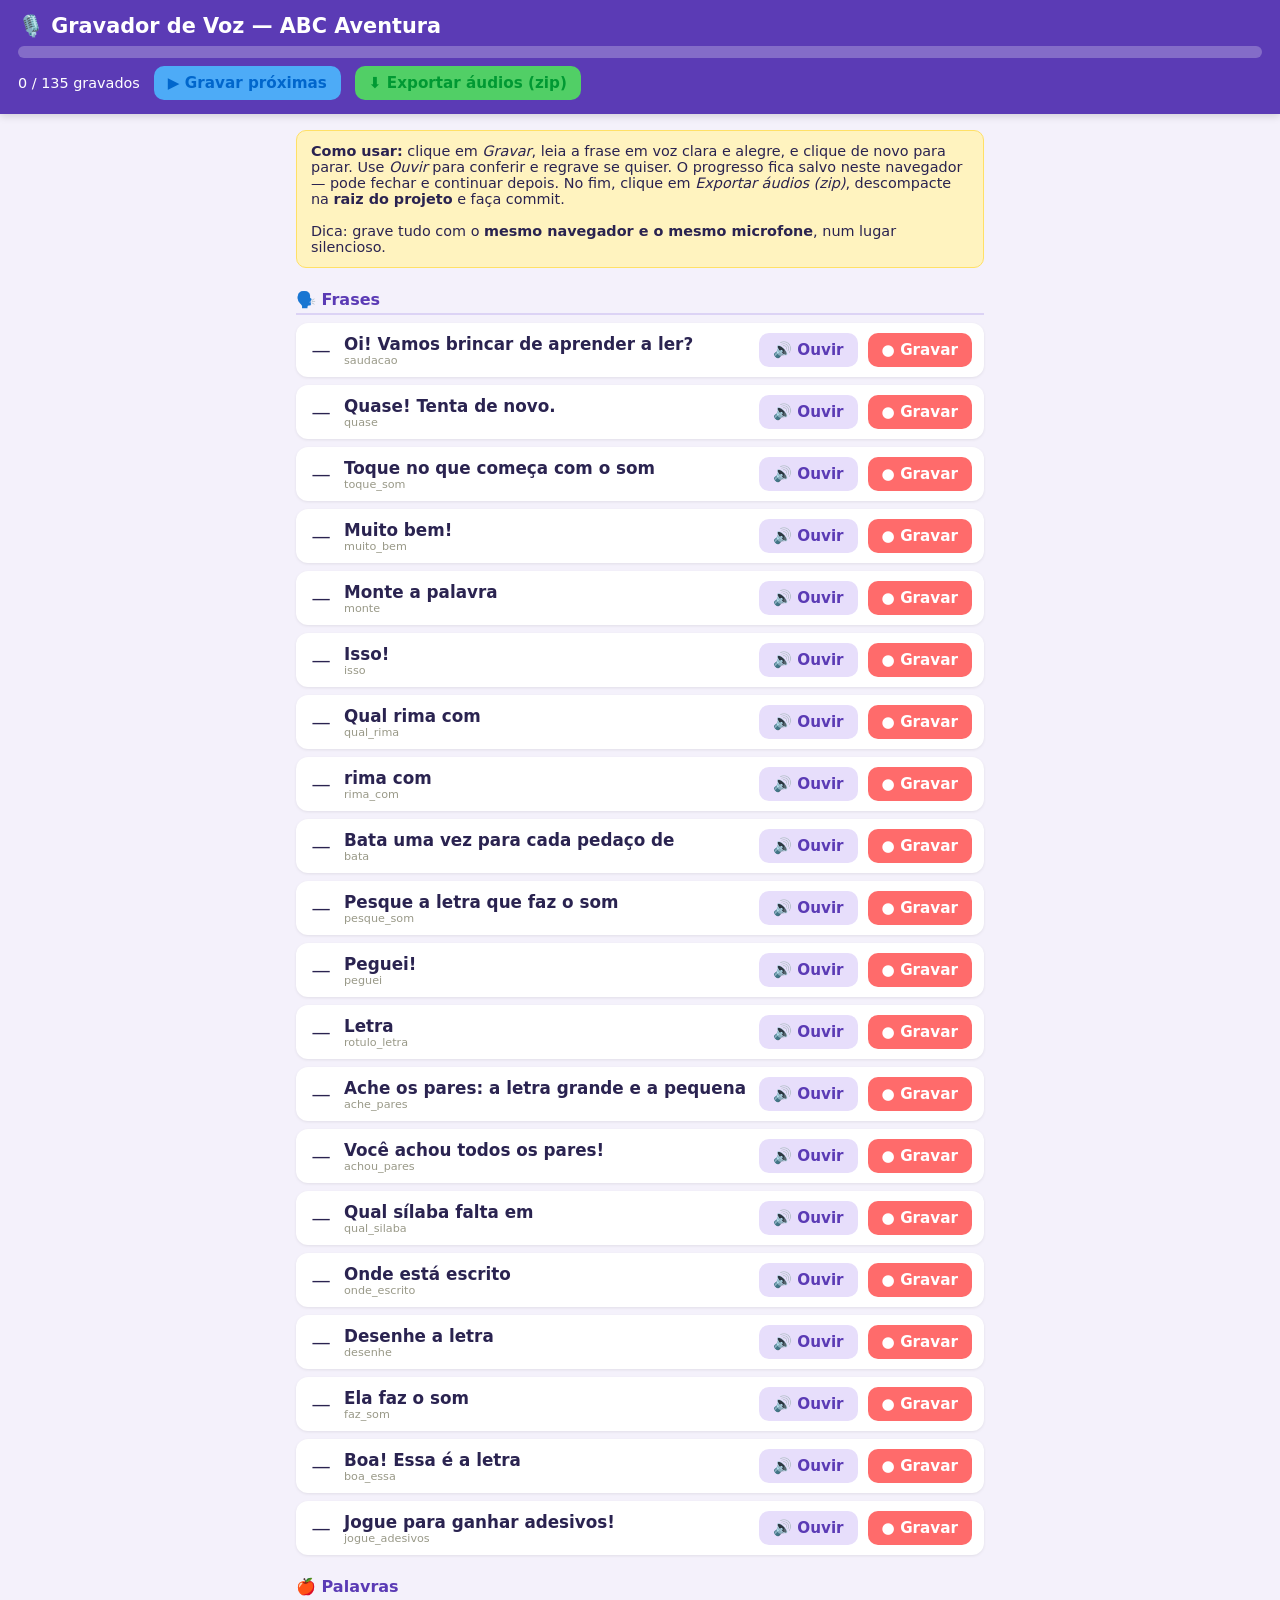
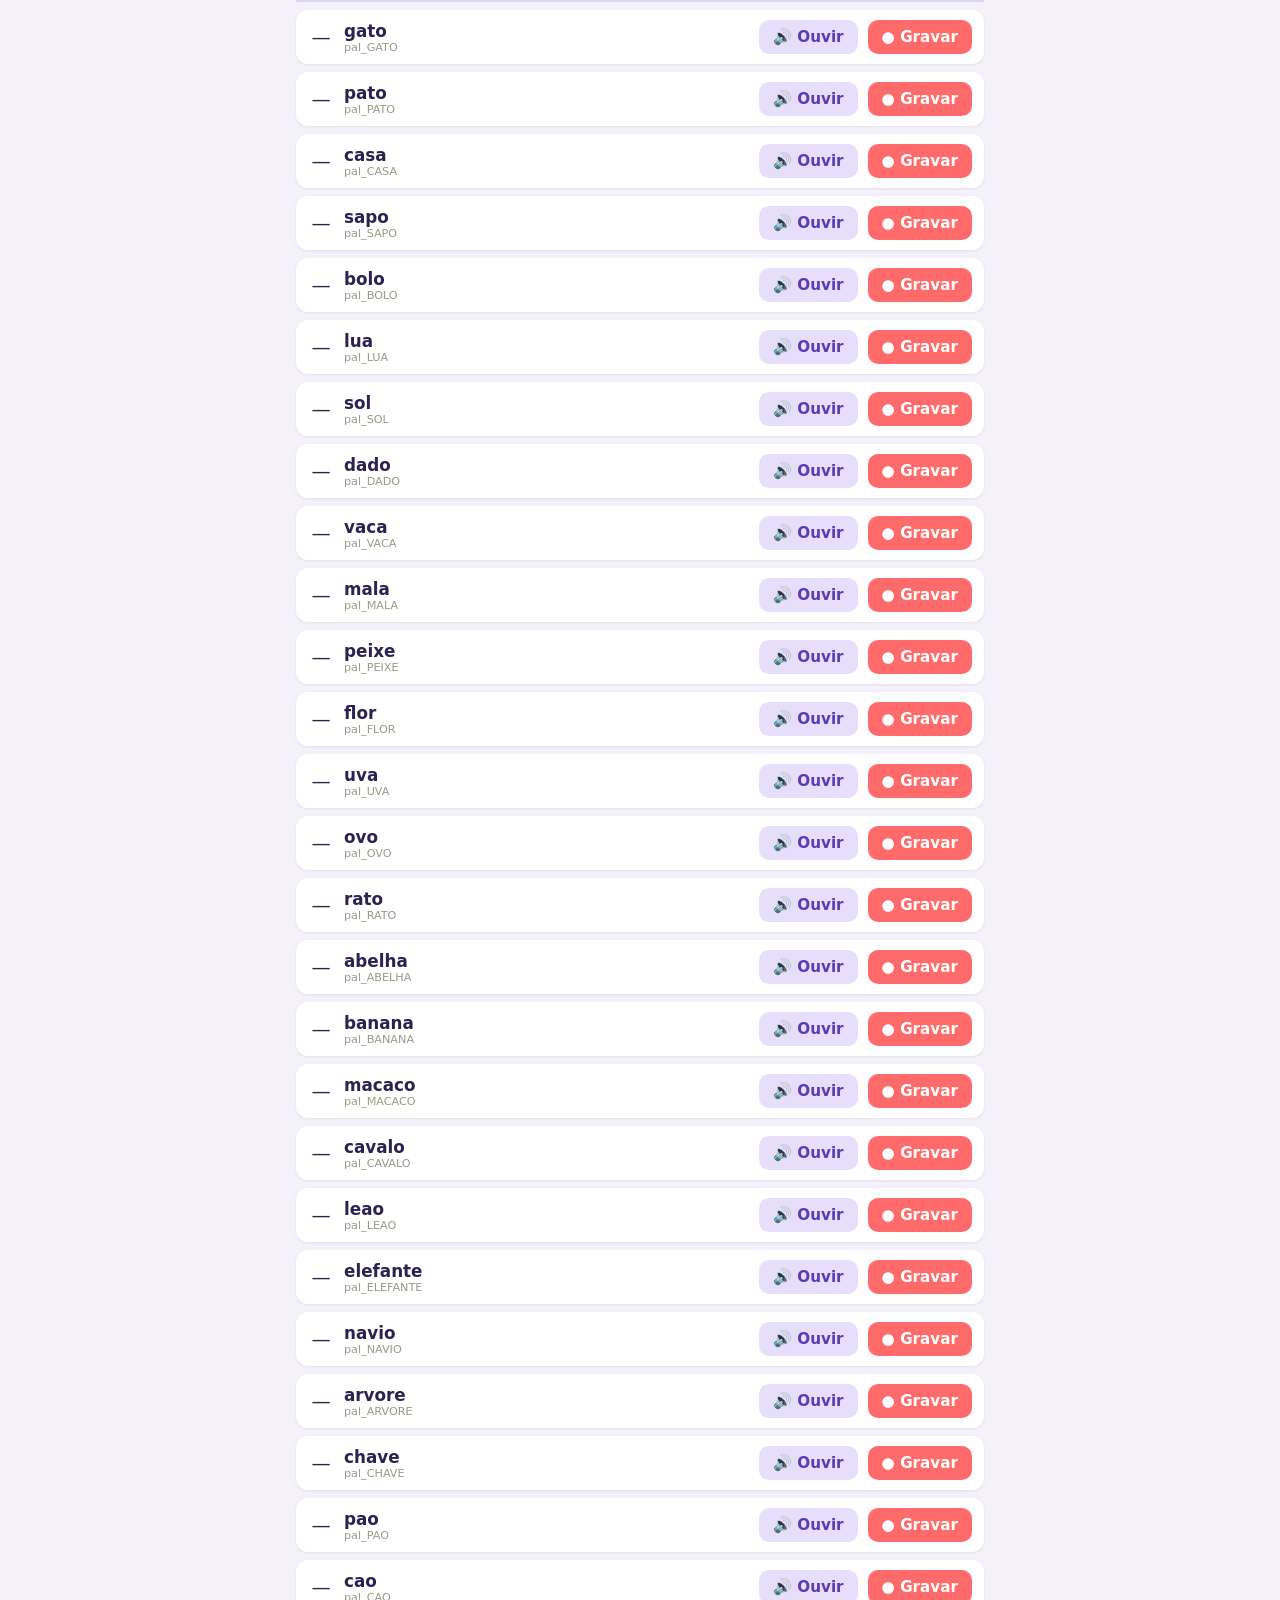
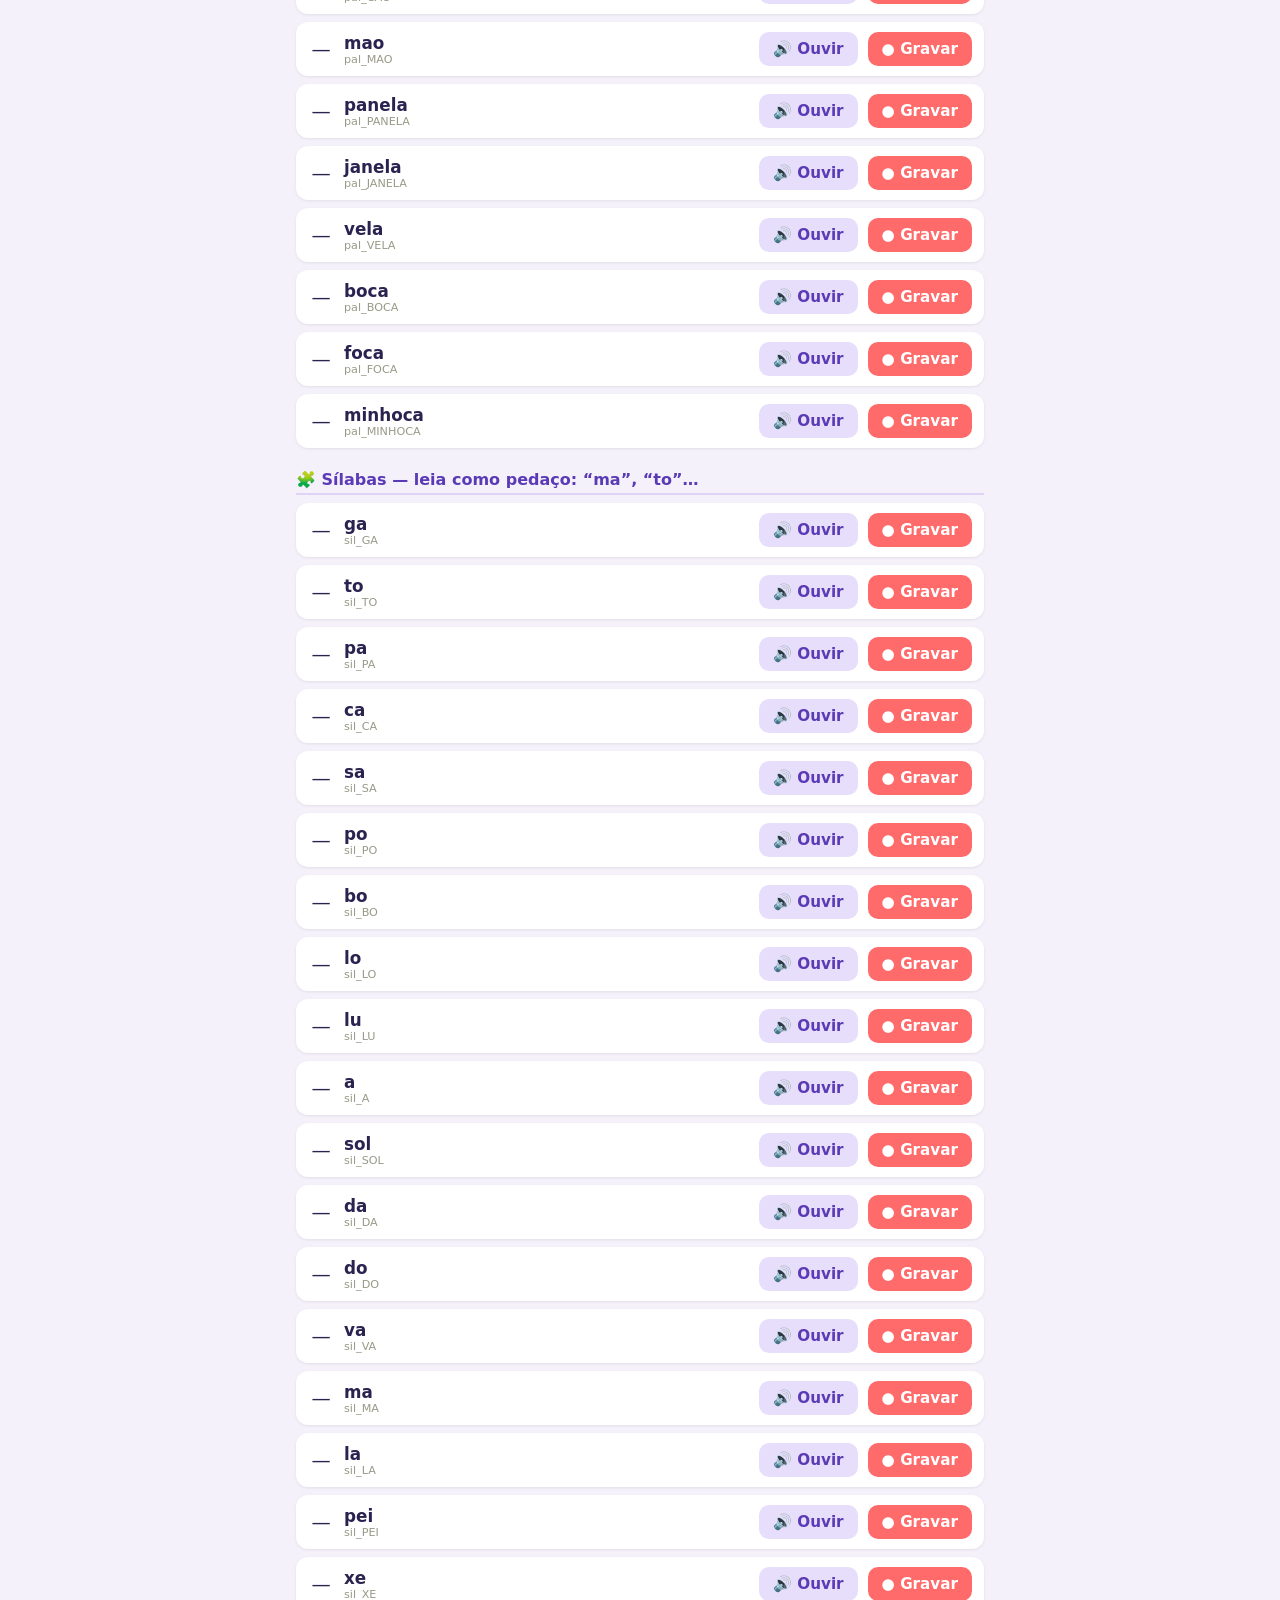
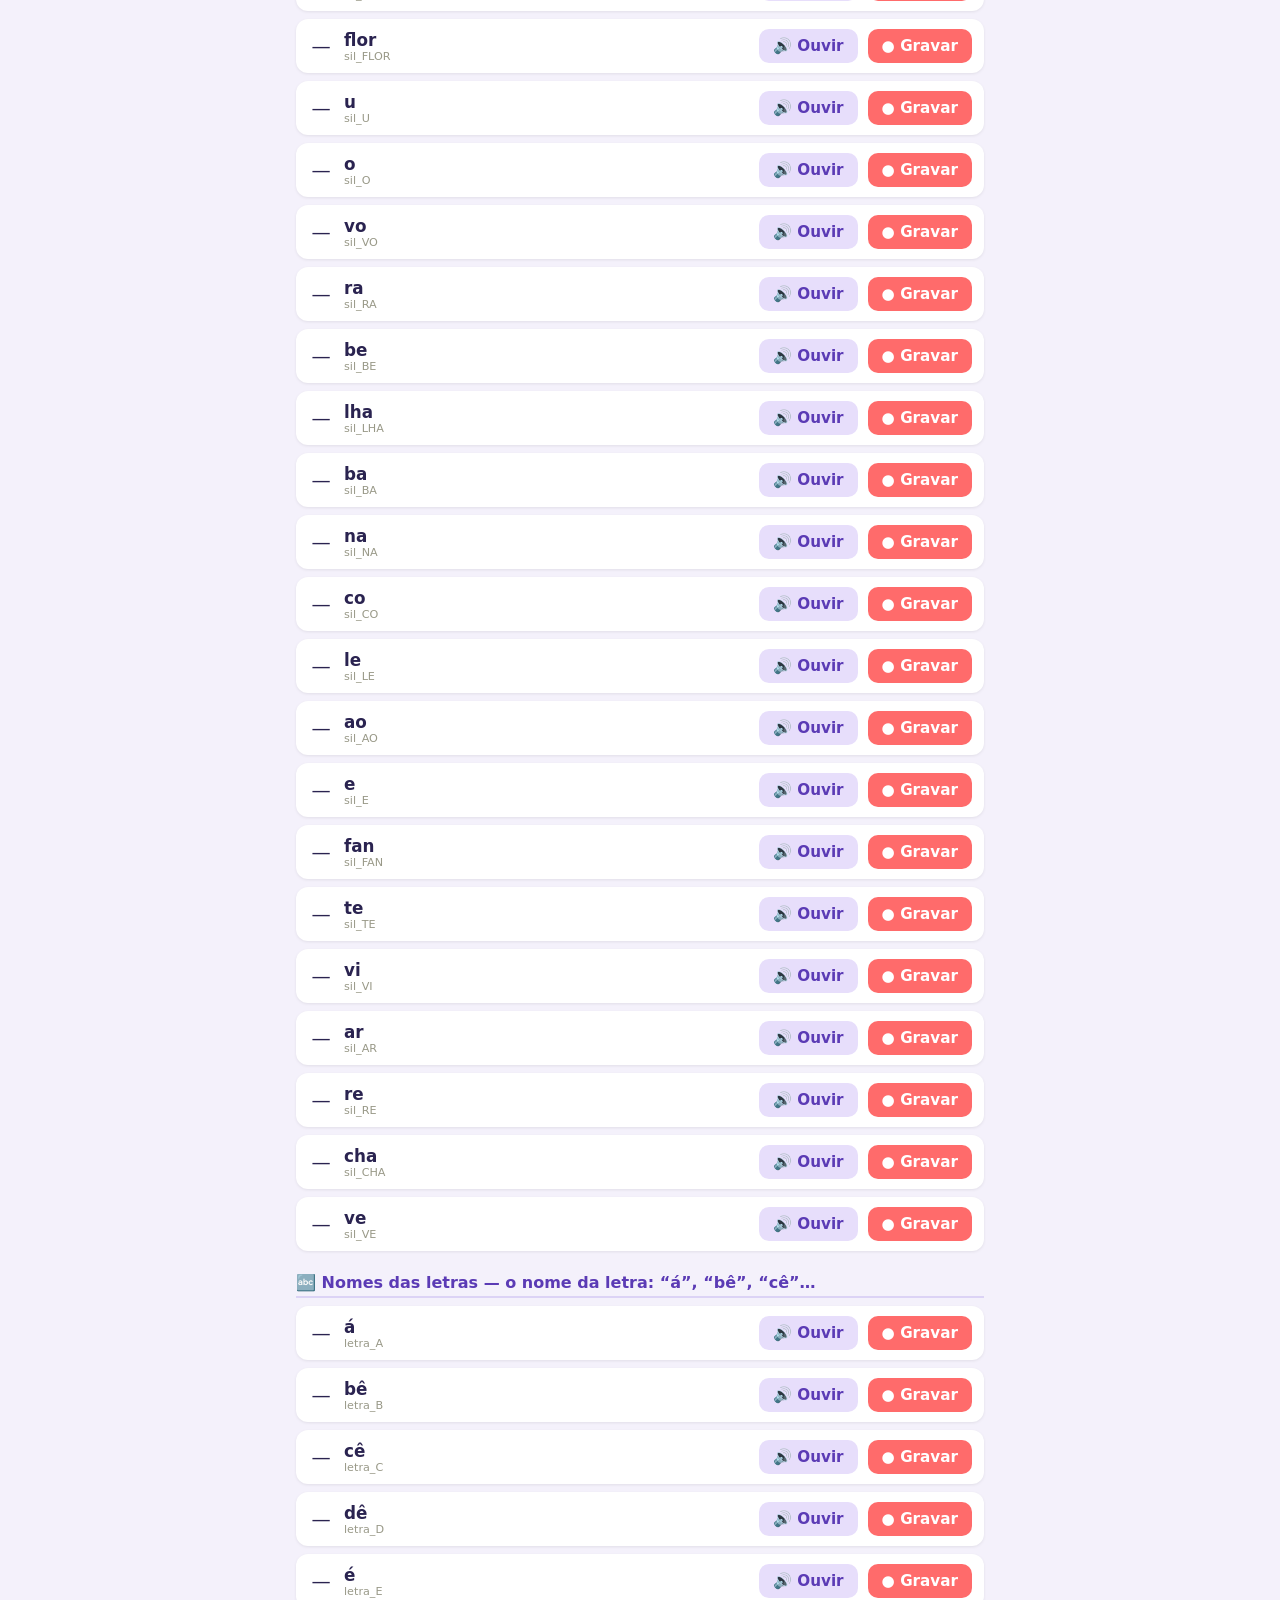
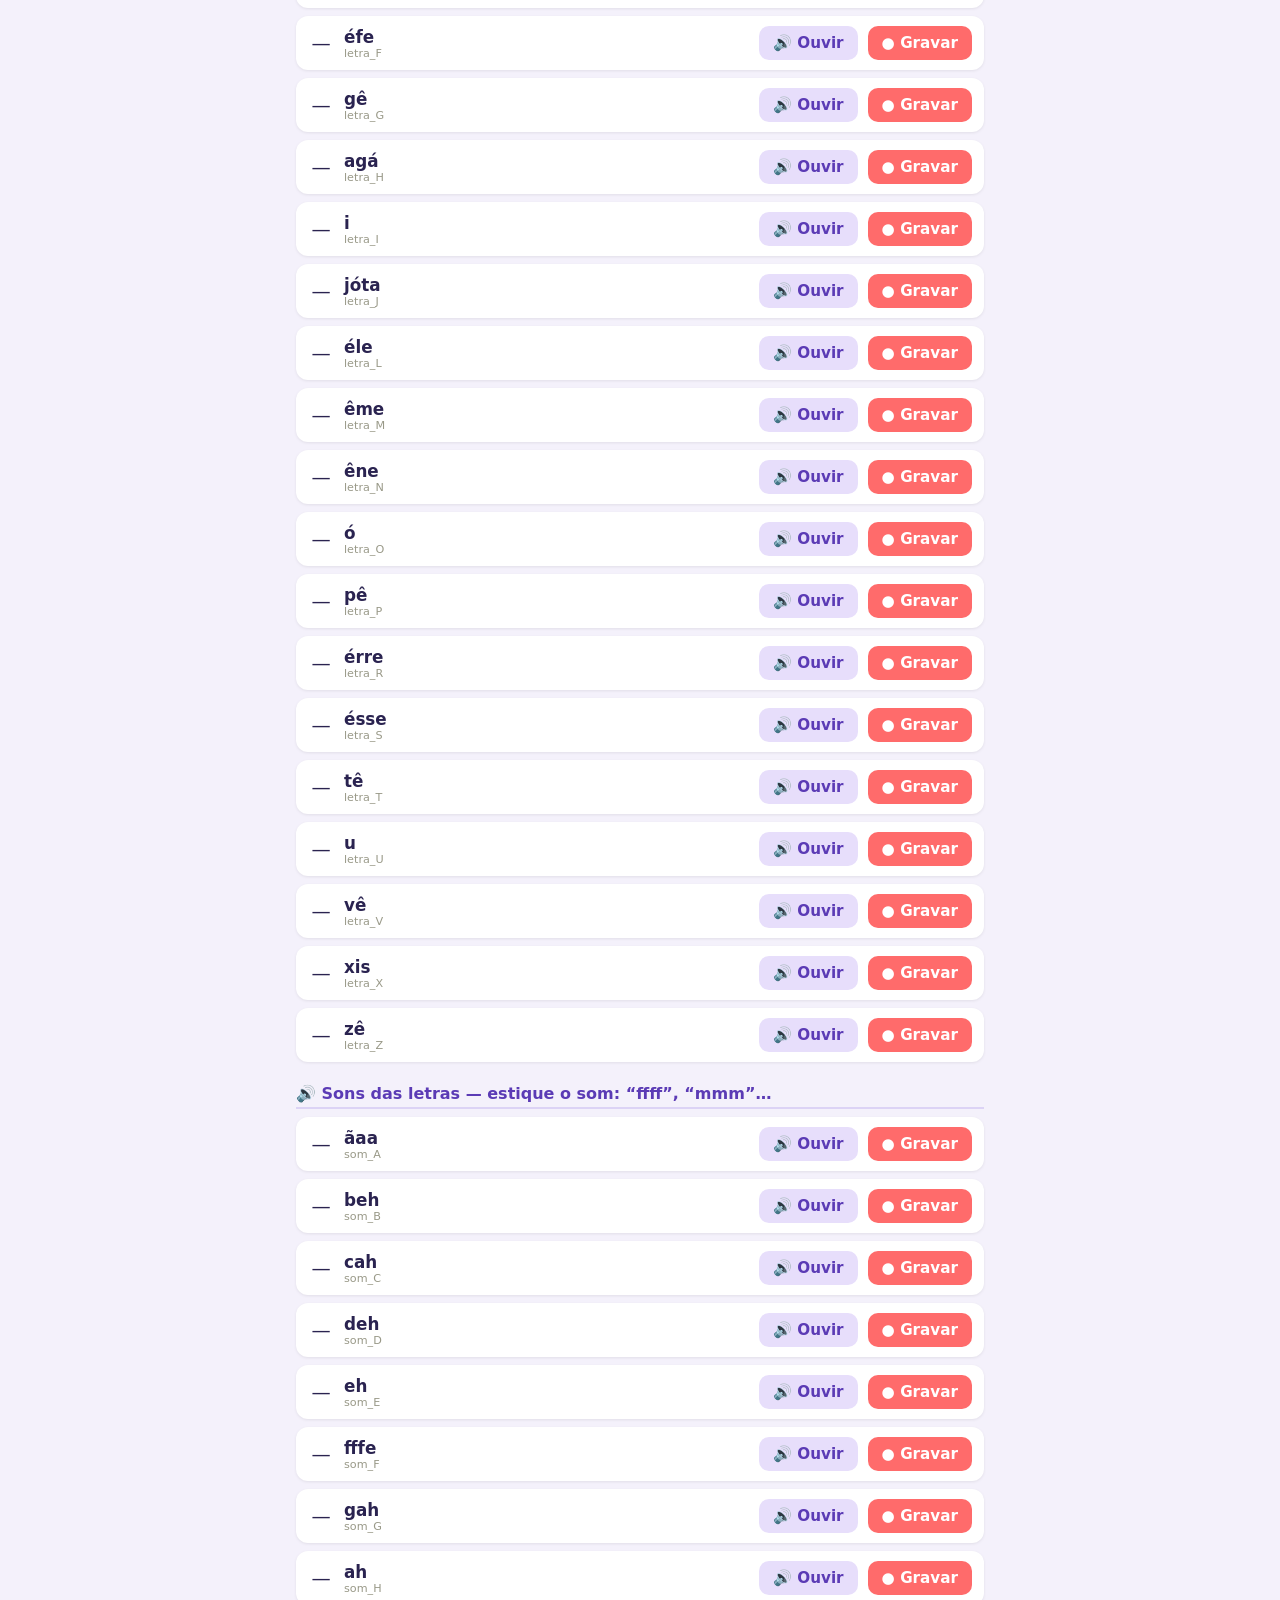
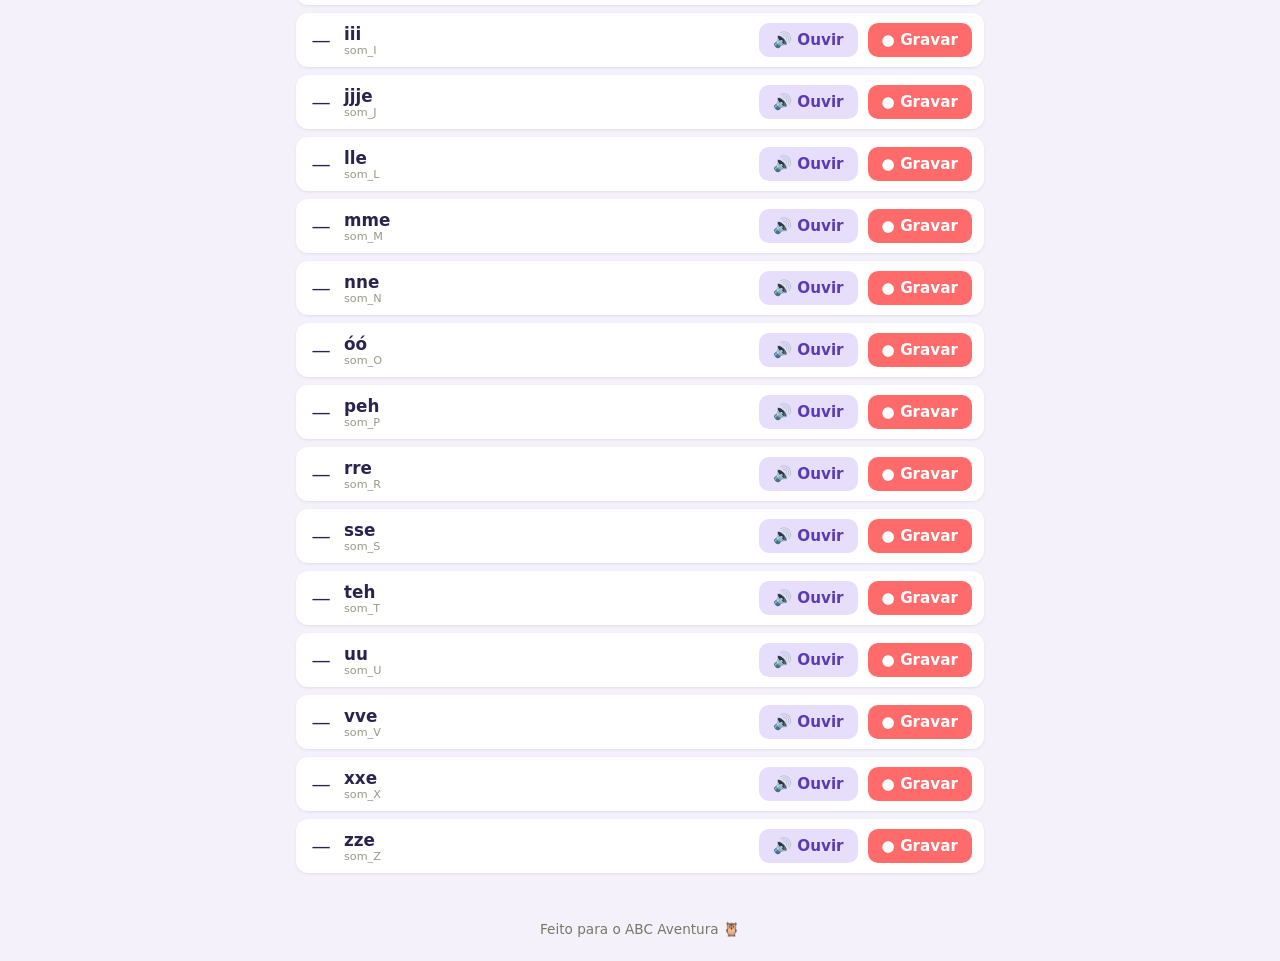
==== tools/gravador.html @ a3273db0 "Adiciona gravador de voz da família (caminho alternativo à voz neural) - tools/gravador.html: página" ====
<!DOCTYPE html>
<html lang="pt-BR">
  <head>
    <meta charset="UTF-8" />
    <meta name="viewport" content="width=device-width, initial-scale=1.0" />
    <title>ABC Aventura — Gravador de Voz</title>
    <style>
      * { box-sizing: border-box; }
      body {
        font-family: system-ui, "Segoe UI", sans-serif;
        margin: 0;
        background: #f4f1fb;
        color: #2a2350;
      }
      header {
        position: sticky;
        top: 0;
        background: #5b3bb5;
        color: #fff;
        padding: 14px 18px;
        box-shadow: 0 2px 8px rgba(0, 0, 0, 0.15);
        z-index: 10;
      }
      header h1 { margin: 0 0 8px; font-size: 1.3rem; }
      .barra-progresso {
        height: 12px;
        background: rgba(255, 255, 255, 0.25);
        border-radius: 8px;
        overflow: hidden;
      }
      .barra-progresso > div {
        height: 100%;
        width: 0;
        background: #ffd43b;
        transition: width 0.3s;
      }
      .topo-info { display: flex; gap: 14px; align-items: center; flex-wrap: wrap; margin-top: 8px; }
      .topo-info .stat { font-size: 0.9rem; }
      button {
        font-family: inherit;
        cursor: pointer;
        border: none;
        border-radius: 10px;
        padding: 8px 14px;
        font-size: 0.95rem;
        font-weight: 600;
      }
      .btn-acao { background: #ffd43b; color: #3d2a80; }
      .btn-exportar { background: #51cf66; color: #093; }
      .btn-guiado { background: #4dabf7; color: #06c; }
      main { max-width: 720px; margin: 0 auto; padding: 16px; }
      .aviso {
        background: #fff3bf;
        border: 1px solid #ffe066;
        border-radius: 10px;
        padding: 12px 14px;
        margin-bottom: 16px;
        font-size: 0.9rem;
      }
      h2.secao {
        margin: 22px 0 8px;
        font-size: 1rem;
        color: #5b3bb5;
        border-bottom: 2px solid #dcd3f5;
        padding-bottom: 4px;
      }
      .item {
        display: flex;
        align-items: center;
        gap: 10px;
        background: #fff;
        border-radius: 12px;
        padding: 10px 12px;
        margin-bottom: 8px;
        box-shadow: 0 1px 3px rgba(0, 0, 0, 0.08);
      }
      .item.alvo { outline: 3px solid #4dabf7; }
      .item.gravado { background: #ebfbee; }
      .item .texto { flex: 1; font-size: 1.05rem; font-weight: 600; }
      .item .chave { font-size: 0.7rem; color: #998; font-weight: 400; display: block; }
      .item .status { width: 26px; text-align: center; font-size: 1.2rem; }
      .btn-rec {
        background: #ff6b6b;
        color: #fff;
        min-width: 96px;
      }
      .btn-rec.gravando { background: #c92a2a; animation: pisca 1s infinite; }
      @keyframes pisca { 50% { opacity: 0.5; } }
      .btn-play { background: #e7defb; color: #5b3bb5; }
      .rodape { text-align: center; padding: 24px; color: #776; font-size: 0.85rem; }
    </style>
  </head>
  <body>
    <header>
      <h1>🎙️ Gravador de Voz — ABC Aventura</h1>
      <div class="barra-progresso"><div id="progresso"></div></div>
      <div class="topo-info">
        <span class="stat" id="contagem">0 / 0 gravados</span>
        <button class="btn-guiado" id="btn-guiado">▶ Gravar próximas</button>
        <button class="btn-exportar" id="btn-exportar">⬇ Exportar áudios (zip)</button>
        <span class="stat" id="formato"></span>
      </div>
    </header>

    <main>
      <div class="aviso">
        <strong>Como usar:</strong> clique em <em>Gravar</em>, leia a frase em voz
        clara e alegre, e clique de novo para parar. Use <em>Ouvir</em> para
        conferir e regrave se quiser. O progresso fica salvo neste navegador —
        pode fechar e continuar depois. No fim, clique em
        <em>Exportar áudios (zip)</em>, descompacte na <strong>raiz do
        projeto</strong> e faça commit.
        <br /><br />
        Dica: grave tudo com o <strong>mesmo navegador e o mesmo microfone</strong>,
        num lugar silencioso.
      </div>
      <div id="lista"></div>
    </main>

    <div class="rodape">Feito para o ABC Aventura 🦉</div>

    <script src="../assets/js/data.js"></script>
    <script src="../assets/js/frases.js"></script>
    <script>
      // ============ Categorias das frases ============
      function categorias() {
        const fixas = Object.keys(FRASES_FIXAS);
        const grupos = [
          { titulo: "🗣️ Frases", dica: "", chaves: fixas },
          { titulo: "🍎 Palavras", dica: "", chaves: [] },
          { titulo: "🧩 Sílabas", dica: "leia como pedaço: “ma”, “to”…", chaves: [] },
          { titulo: "🔤 Nomes das letras", dica: "o nome da letra: “á”, “bê”, “cê”…", chaves: [] },
          { titulo: "🔊 Sons das letras", dica: "estique o som: “ffff”, “mmm”…", chaves: [] },
        ];
        for (const k of Object.keys(FRASES)) {
          if (k.startsWith("pal_")) grupos[1].chaves.push(k);
          else if (k.startsWith("sil_")) grupos[2].chaves.push(k);
          else if (k.startsWith("letra_")) grupos[3].chaves.push(k);
          else if (k.startsWith("som_")) grupos[4].chaves.push(k);
        }
        return grupos;
      }

      // ============ Armazenamento (IndexedDB) ============
      const DB = {
        db: null,
        abrir() {
          return new Promise((res, rej) => {
            const req = indexedDB.open("abc-gravador", 1);
            req.onupgradeneeded = () => req.result.createObjectStore("clips");
            req.onsuccess = () => { this.db = req.result; res(); };
            req.onerror = () => rej(req.error);
          });
        },
        put(chave, blob, ext) {
          return new Promise((res, rej) => {
            const tx = this.db.transaction("clips", "readwrite");
            tx.objectStore("clips").put({ blob, ext }, chave);
            tx.oncomplete = res;
            tx.onerror = () => rej(tx.error);
          });
        },
        get(chave) {
          return new Promise((res) => {
            const tx = this.db.transaction("clips", "readonly");
            const r = tx.objectStore("clips").get(chave);
            r.onsuccess = () => res(r.result || null);
            r.onerror = () => res(null);
          });
        },
        todas() {
          return new Promise((res) => {
            const tx = this.db.transaction("clips", "readonly");
            const store = tx.objectStore("clips");
            const chaves = [];
            store.getAllKeys().onsuccess = (e) => (chaves.push(...e.target.result));
            tx.oncomplete = () => res(chaves);
          });
        },
      };

      // ============ Gravação (MediaRecorder) ============
      let stream = null;
      let mime = "";
      let ext = "webm";
      function escolherMime() {
        const cands = [
          "audio/webm;codecs=opus", "audio/webm",
          "audio/ogg;codecs=opus", "audio/ogg", "audio/mp4",
        ];
        for (const m of cands) {
          if (window.MediaRecorder && MediaRecorder.isTypeSupported(m)) return m;
        }
        return "";
      }
      function extDe(m) {
        if (m.includes("webm")) return "webm";
        if (m.includes("ogg")) return "ogg";
        if (m.includes("mp4")) return "mp4";
        return "webm";
      }
      async function garantirMic() {
        if (stream) return true;
        try {
          stream = await navigator.mediaDevices.getUserMedia({ audio: true });
          mime = escolherMime();
          ext = extDe(mime);
          document.getElementById("formato").textContent = "formato: ." + ext;
          return true;
        } catch (e) {
          alert("Não consegui acessar o microfone: " + e.message);
          return false;
        }
      }

      let rec = null;
      let recChave = null;

      async function alternarGravacao(chave, botao) {
        if (recChave === chave) { rec && rec.stop(); return; }
        if (rec) { rec.stop(); }
        if (!(await garantirMic())) return;
        const chunks = [];
        rec = new MediaRecorder(stream, mime ? { mimeType: mime } : undefined);
        recChave = chave;
        botao.classList.add("gravando");
        botao.textContent = "⏹ Parar";
        rec.ondataavailable = (e) => e.data.size && chunks.push(e.data);
        rec.onstop = async () => {
          const blob = new Blob(chunks, { type: mime || "audio/webm" });
          await DB.put(chave, blob, ext);
          rec = null;
          recChave = null;
          botao.classList.remove("gravando");
          botao.textContent = "● Gravar";
          marcarGravado(chave);
          atualizarProgresso();
          if (guiado) proximoGuiado();
        };
        rec.start();
      }

      async function ouvir(chave) {
        const r = await DB.get(chave);
        if (!r) return;
        const a = new Audio(URL.createObjectURL(r.blob));
        a.play();
      }

      // ============ Interface ============
      const gravados = new Set();
      let ordemChaves = [];

      function marcarGravado(chave) {
        gravados.add(chave);
        const item = document.querySelector(`[data-item="${chave}"]`);
        if (item) {
          item.classList.add("gravado");
          item.querySelector(".status").textContent = "✓";
        }
      }

      function atualizarProgresso() {
        const total = ordemChaves.length;
        const n = gravados.size;
        document.getElementById("contagem").textContent = `${n} / ${total} gravados`;
        document.getElementById("progresso").style.width =
          total ? (n / total) * 100 + "%" : "0";
      }

      function montarLista() {
        const lista = document.getElementById("lista");
        for (const g of categorias()) {
          const h = document.createElement("h2");
          h.className = "secao";
          h.textContent = g.titulo + (g.dica ? " — " + g.dica : "");
          lista.appendChild(h);
          for (const chave of g.chaves) {
            ordemChaves.push(chave);
            const div = document.createElement("div");
            div.className = "item";
            div.dataset.item = chave;
            div.innerHTML = `
              <span class="status">—</span>
              <span class="texto">${FRASES[chave]}<span class="chave">${chave}</span></span>
              <button class="btn-play">🔊 Ouvir</button>
              <button class="btn-rec">● Gravar</button>`;
            div.querySelector(".btn-rec").onclick = (e) =>
              alternarGravacao(chave, e.currentTarget);
            div.querySelector(".btn-play").onclick = () => ouvir(chave);
            lista.appendChild(div);
          }
        }
      }

      // ============ Modo guiado ============
      let guiado = false;
      function proximoGuiado() {
        document.querySelectorAll(".item.alvo").forEach((i) => i.classList.remove("alvo"));
        const prox = ordemChaves.find((k) => !gravados.has(k));
        if (!prox) { guiado = false; return; }
        const item = document.querySelector(`[data-item="${prox}"]`);
        item.classList.add("alvo");
        item.scrollIntoView({ behavior: "smooth", block: "center" });
      }
      document.getElementById("btn-guiado").onclick = () => {
        guiado = true;
        proximoGuiado();
        const alvo = document.querySelector(".item.alvo .btn-rec");
        if (alvo) alvo.click();
      };

      // ============ Exportar ZIP ============
      const crcTable = (() => {
        const t = [];
        for (let n = 0; n < 256; n++) {
          let c = n;
          for (let k = 0; k < 8; k++) c = c & 1 ? 0xedb88320 ^ (c >>> 1) : c >>> 1;
          t[n] = c >>> 0;
        }
        return t;
      })();
      function crc32(u8) {
        let c = 0xffffffff;
        for (let i = 0; i < u8.length; i++) c = crcTable[(c ^ u8[i]) & 0xff] ^ (c >>> 8);
        return (c ^ 0xffffffff) >>> 0;
      }
      function dosDT(d) {
        return {
          time: (d.getHours() << 11) | (d.getMinutes() << 5) | (d.getSeconds() >> 1),
          date: ((d.getFullYear() - 1980) << 9) | ((d.getMonth() + 1) << 5) | d.getDate(),
        };
      }
      function zip(arquivos) {
        const enc = new TextEncoder();
        const chunks = [];
        let offset = 0;
        const central = [];
        const dt = dosDT(new Date());
        const push = (u8) => { chunks.push(u8); offset += u8.length; };
        for (const f of arquivos) {
          const nome = enc.encode(f.name);
          const crc = crc32(f.data);
          const lh = new Uint8Array(30 + nome.length);
          const dv = new DataView(lh.buffer);
          dv.setUint32(0, 0x04034b50, true);
          dv.setUint16(4, 20, true);
          dv.setUint16(10, dt.time, true);
          dv.setUint16(12, dt.date, true);
          dv.setUint32(14, crc, true);
          dv.setUint32(18, f.data.length, true);
          dv.setUint32(22, f.data.length, true);
          dv.setUint16(26, nome.length, true);
          lh.set(nome, 30);
          const localOffset = offset;
          push(lh);
          push(f.data);
          const cd = new Uint8Array(46 + nome.length);
          const cv = new DataView(cd.buffer);
          cv.setUint32(0, 0x02014b50, true);
          cv.setUint16(4, 20, true);
          cv.setUint16(6, 20, true);
          cv.setUint16(12, dt.time, true);
          cv.setUint16(14, dt.date, true);
          cv.setUint32(16, crc, true);
          cv.setUint32(20, f.data.length, true);
          cv.setUint32(24, f.data.length, true);
          cv.setUint16(28, nome.length, true);
          cv.setUint32(42, localOffset, true);
          cd.set(nome, 46);
          central.push(cd);
        }
        const cdStart = offset;
        let cdSize = 0;
        for (const c of central) { push(c); cdSize += c.length; }
        const eocd = new Uint8Array(22);
        const ev = new DataView(eocd.buffer);
        ev.setUint32(0, 0x06054b50, true);
        ev.setUint16(8, central.length, true);
        ev.setUint16(10, central.length, true);
        ev.setUint32(12, cdSize, true);
        ev.setUint32(16, cdStart, true);
        push(eocd);
        return new Blob(chunks, { type: "application/zip" });
      }

      async function exportar() {
        const chaves = await DB.todas();
        if (chaves.length === 0) { alert("Nada gravado ainda!"); return; }
        const arquivos = [];
        let formato = ext;
        for (const chave of chaves) {
          const r = await DB.get(chave);
          if (!r) continue;
          formato = r.ext || formato;
          const buf = new Uint8Array(await r.blob.arrayBuffer());
          arquivos.push({ name: `assets/audio/${chave}.${r.ext || formato}`, data: buf });
        }
        const manifest = JSON.stringify(
          { clips: chaves.slice().sort(), formato },
          null,
          2
        );
        arquivos.push({
          name: "assets/audio/manifest.json",
          data: new TextEncoder().encode(manifest + "\n"),
        });
        const blob = zip(arquivos);
        const a = document.createElement("a");
        a.href = URL.createObjectURL(blob);
        a.download = "abc-aventura-audios.zip";
        a.click();
      }
      document.getElementById("btn-exportar").onclick = exportar;

      // ============ Início ============
      (async () => {
        montarLista();
        await DB.abrir();
        const jaGravados = await DB.todas();
        jaGravados.forEach(marcarGravado);
        atualizarProgresso();
      })();
    </script>
  </body>
</html>
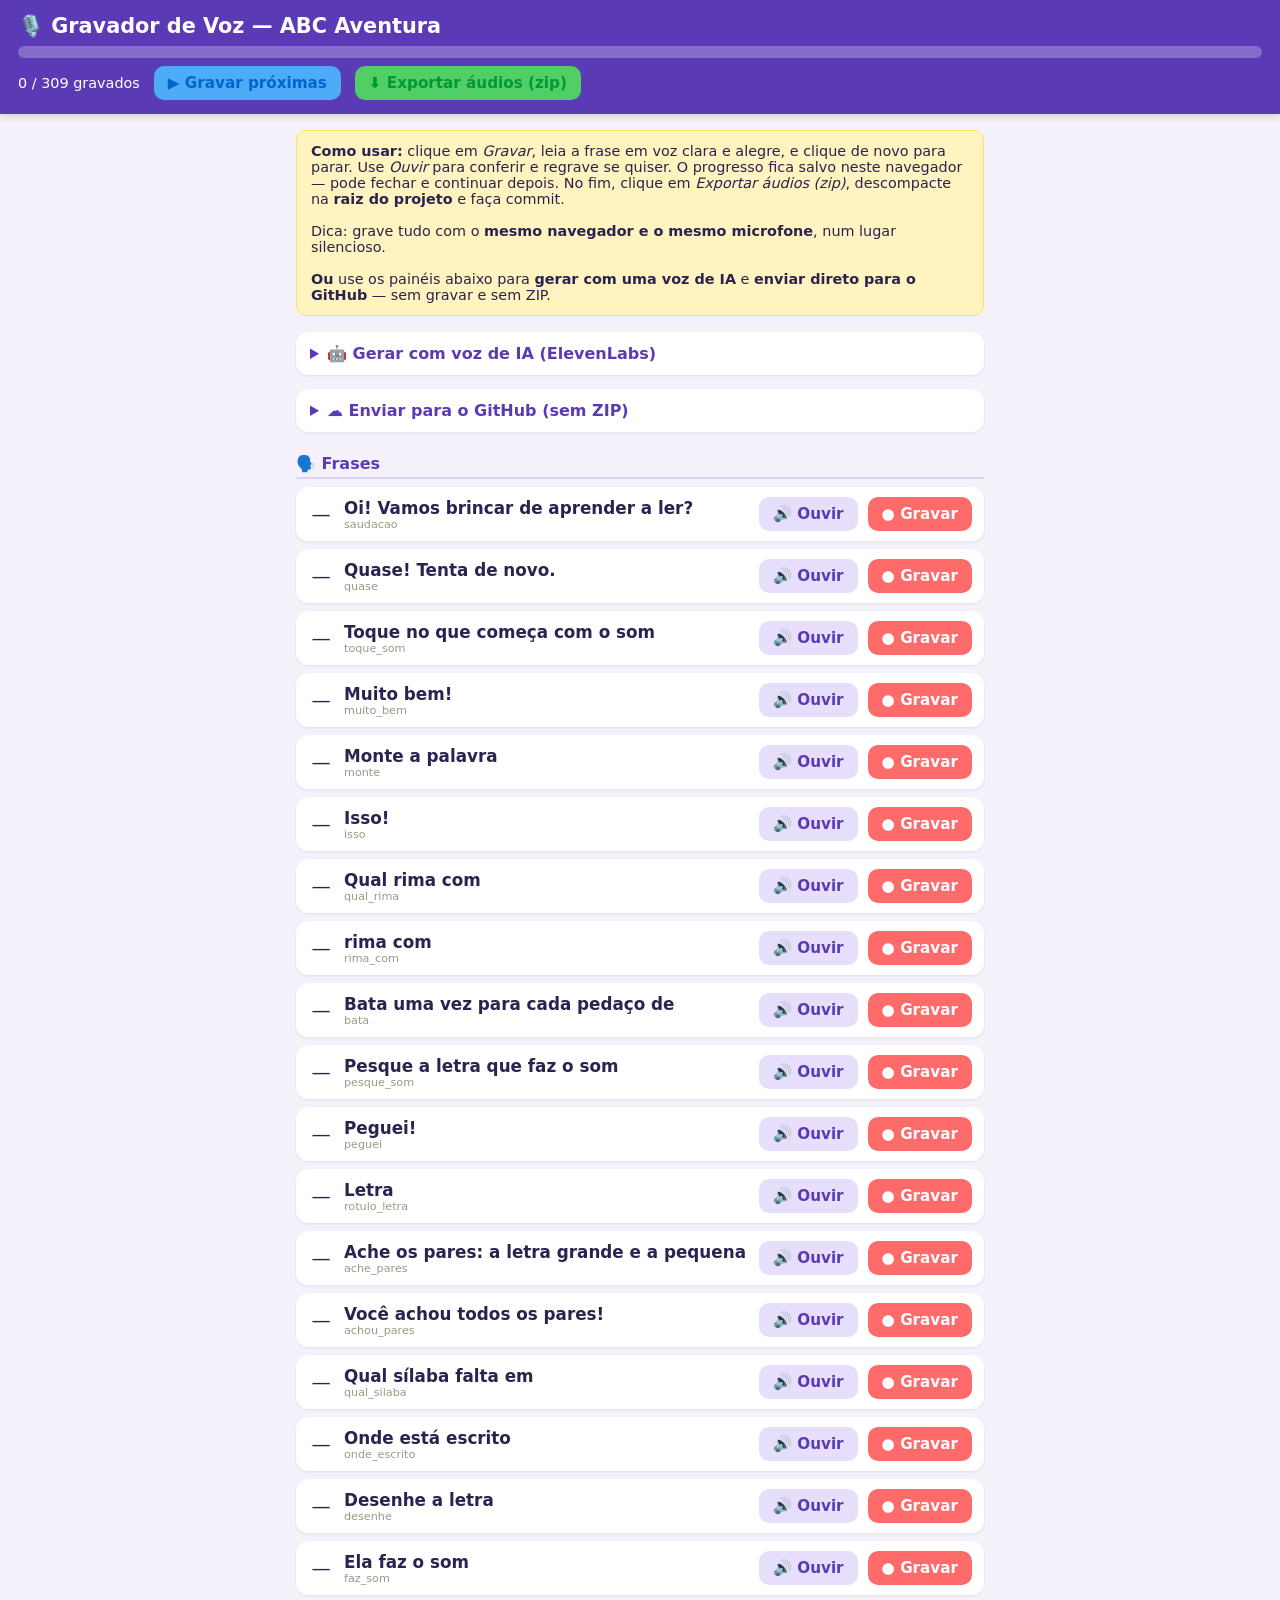
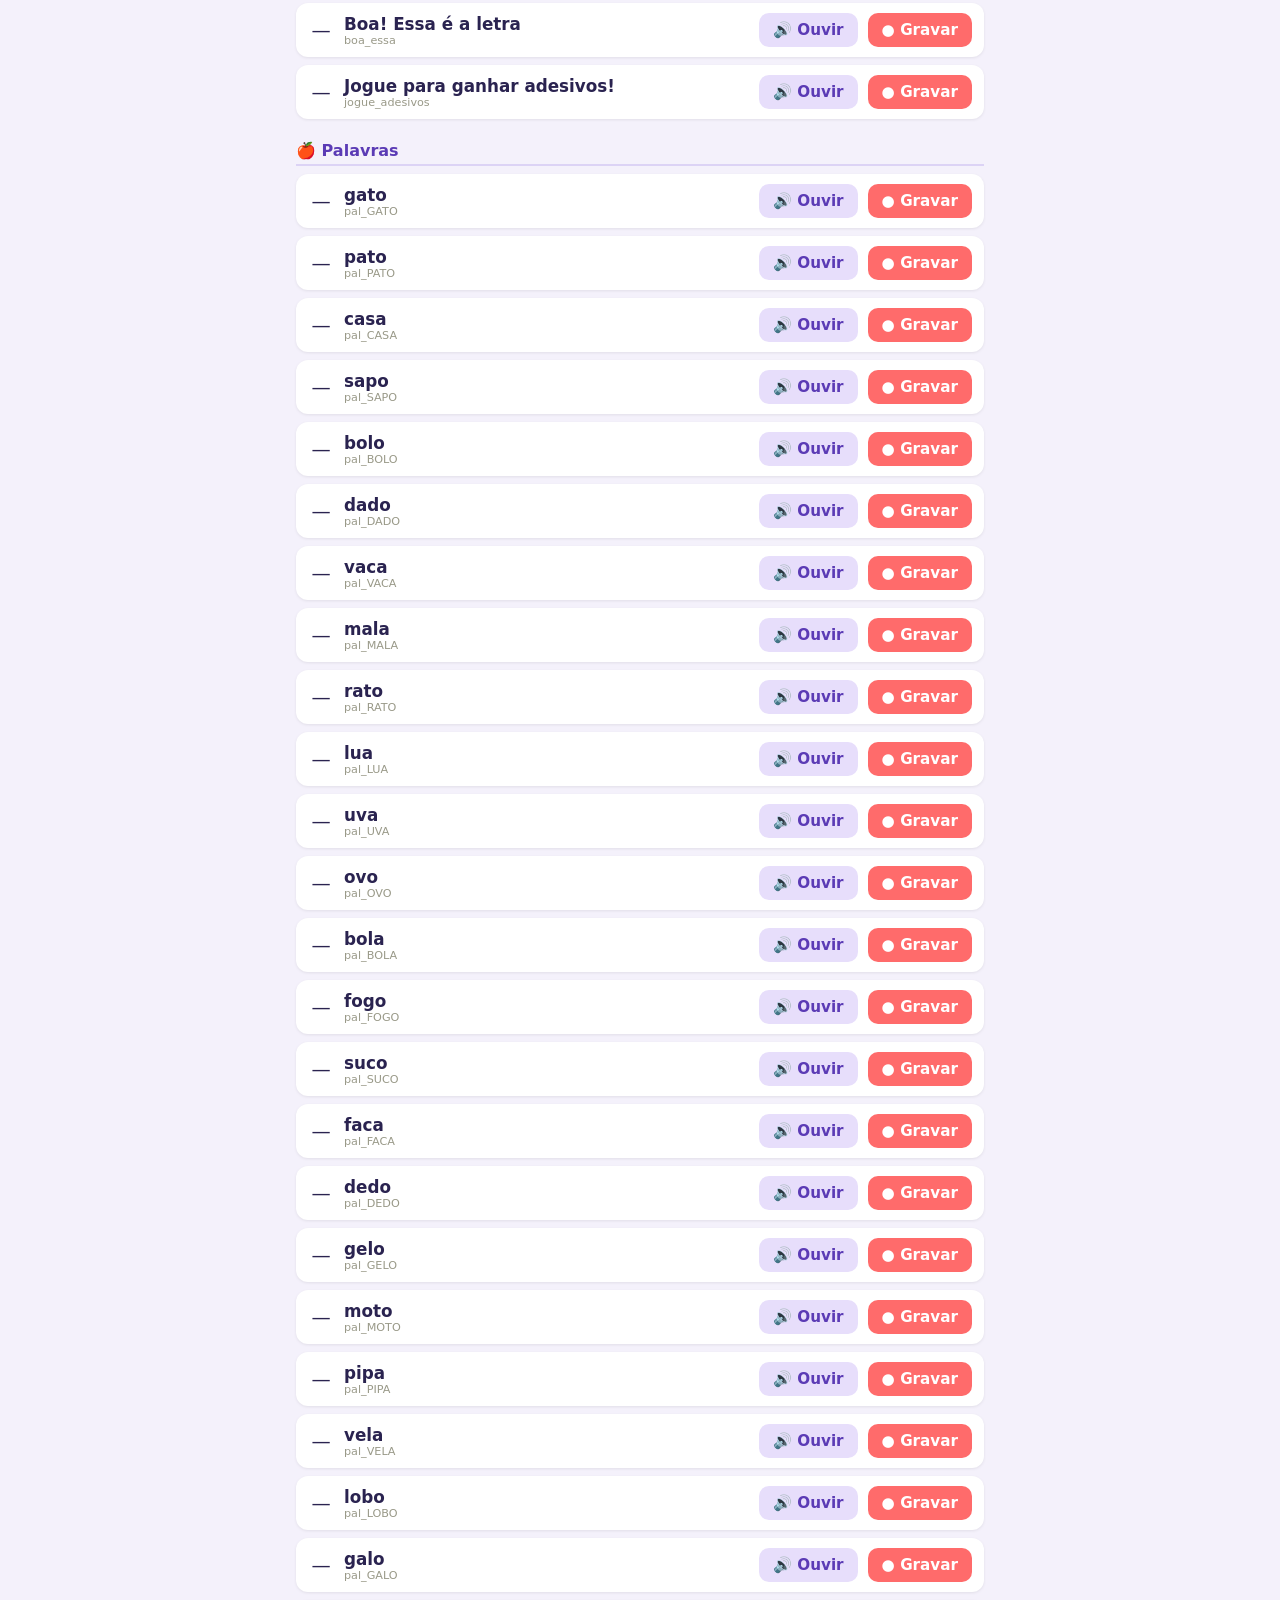
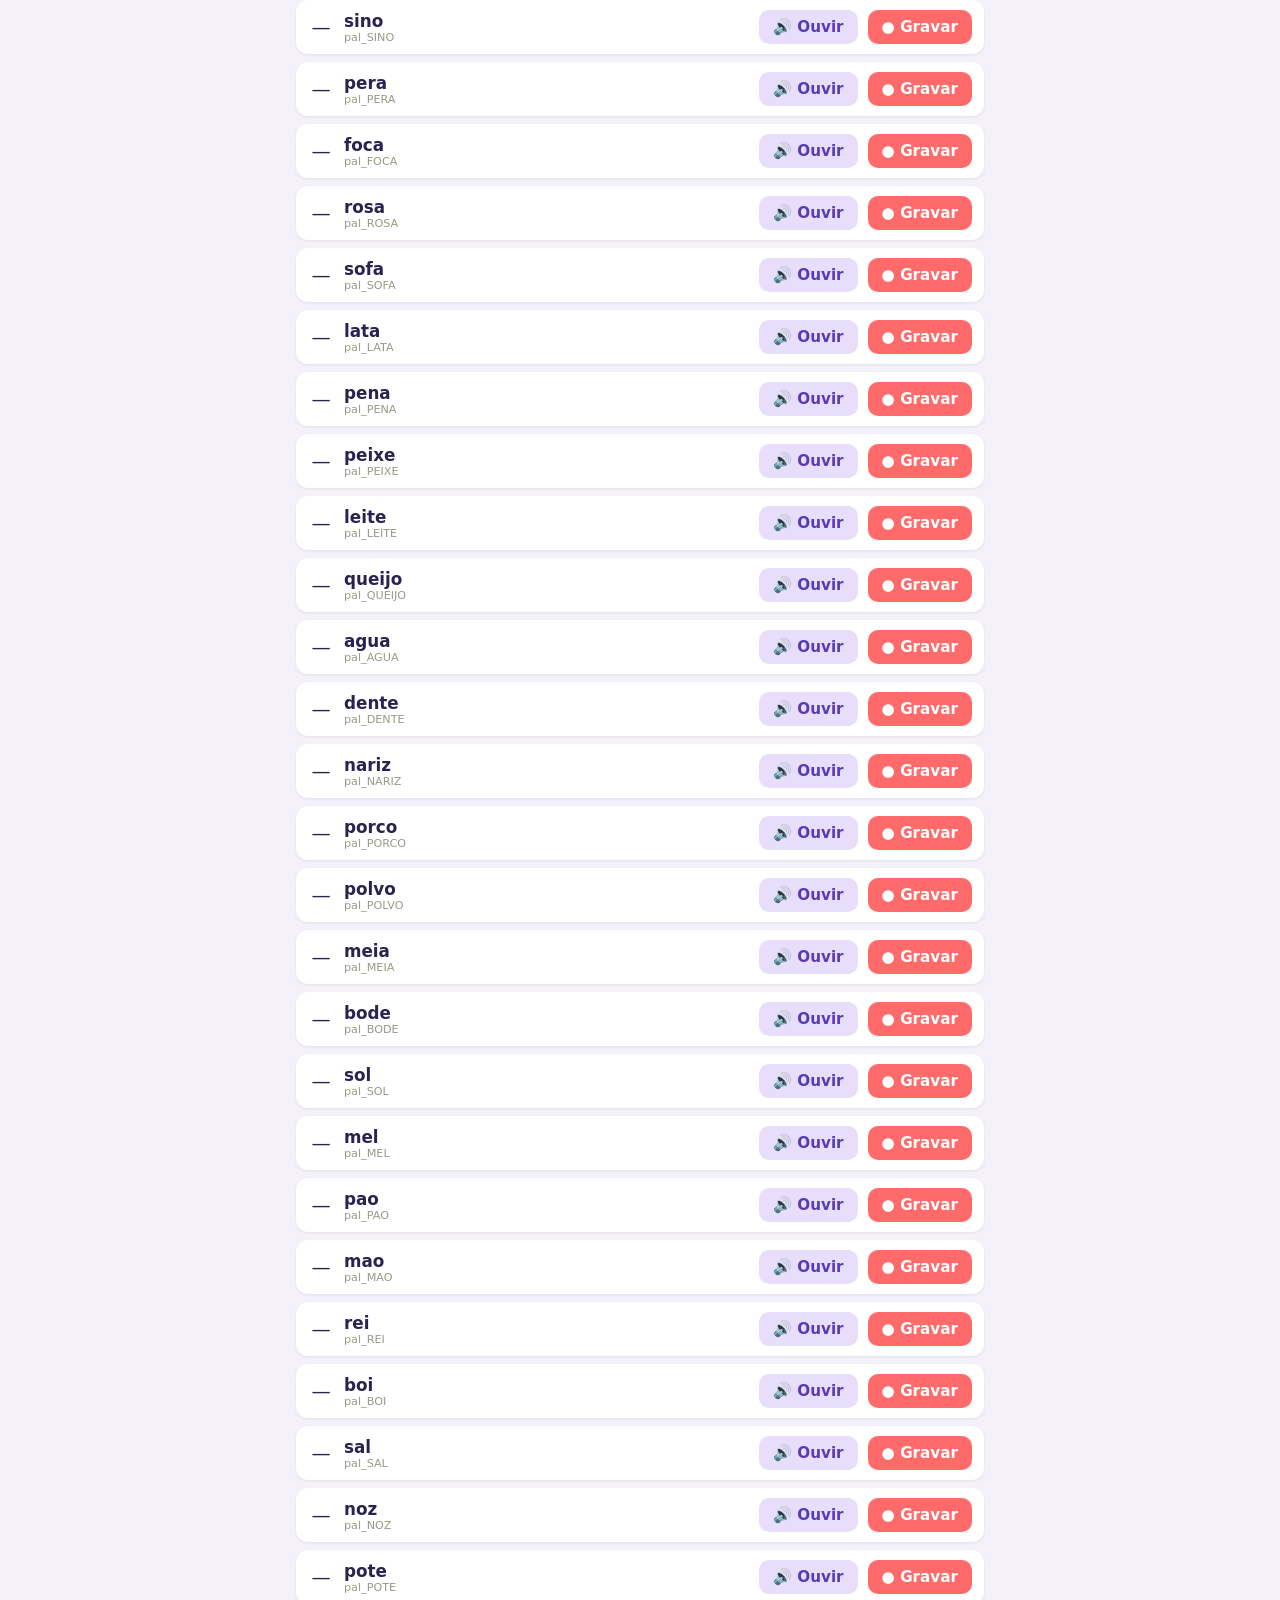
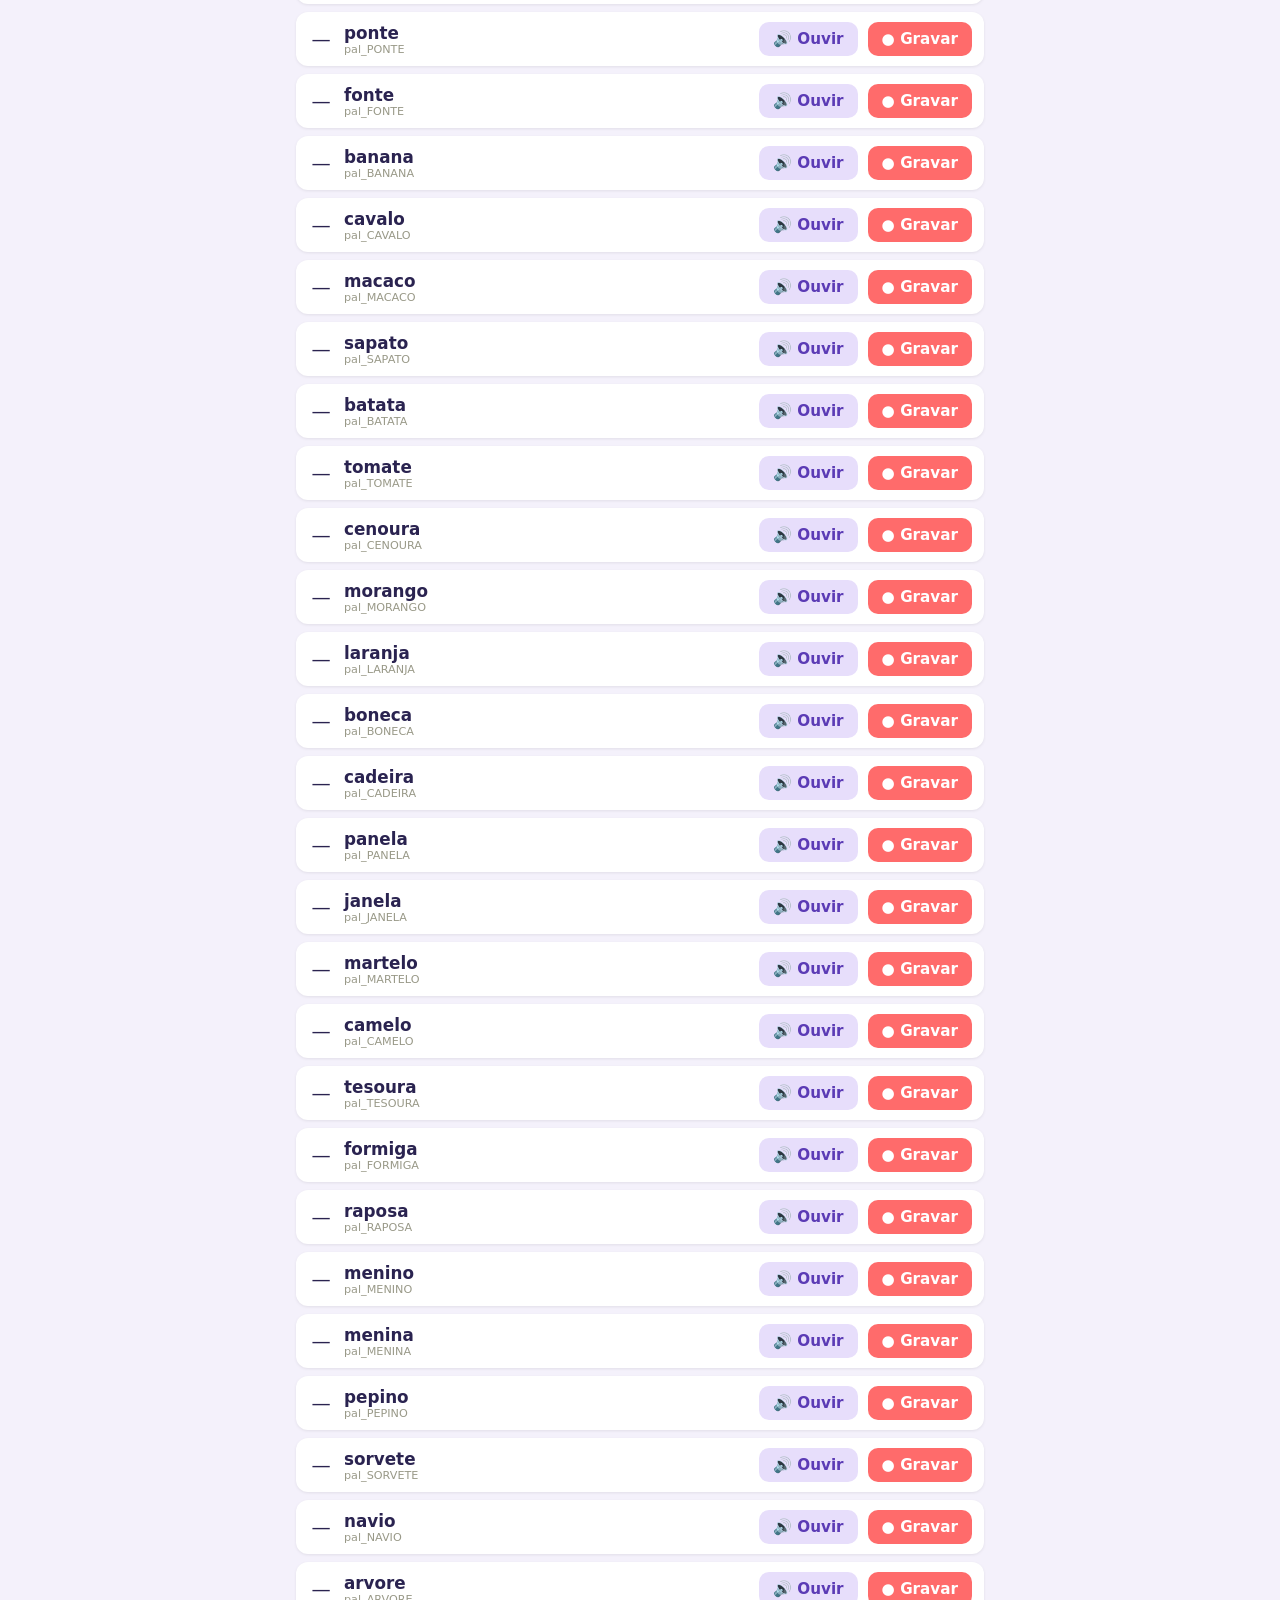
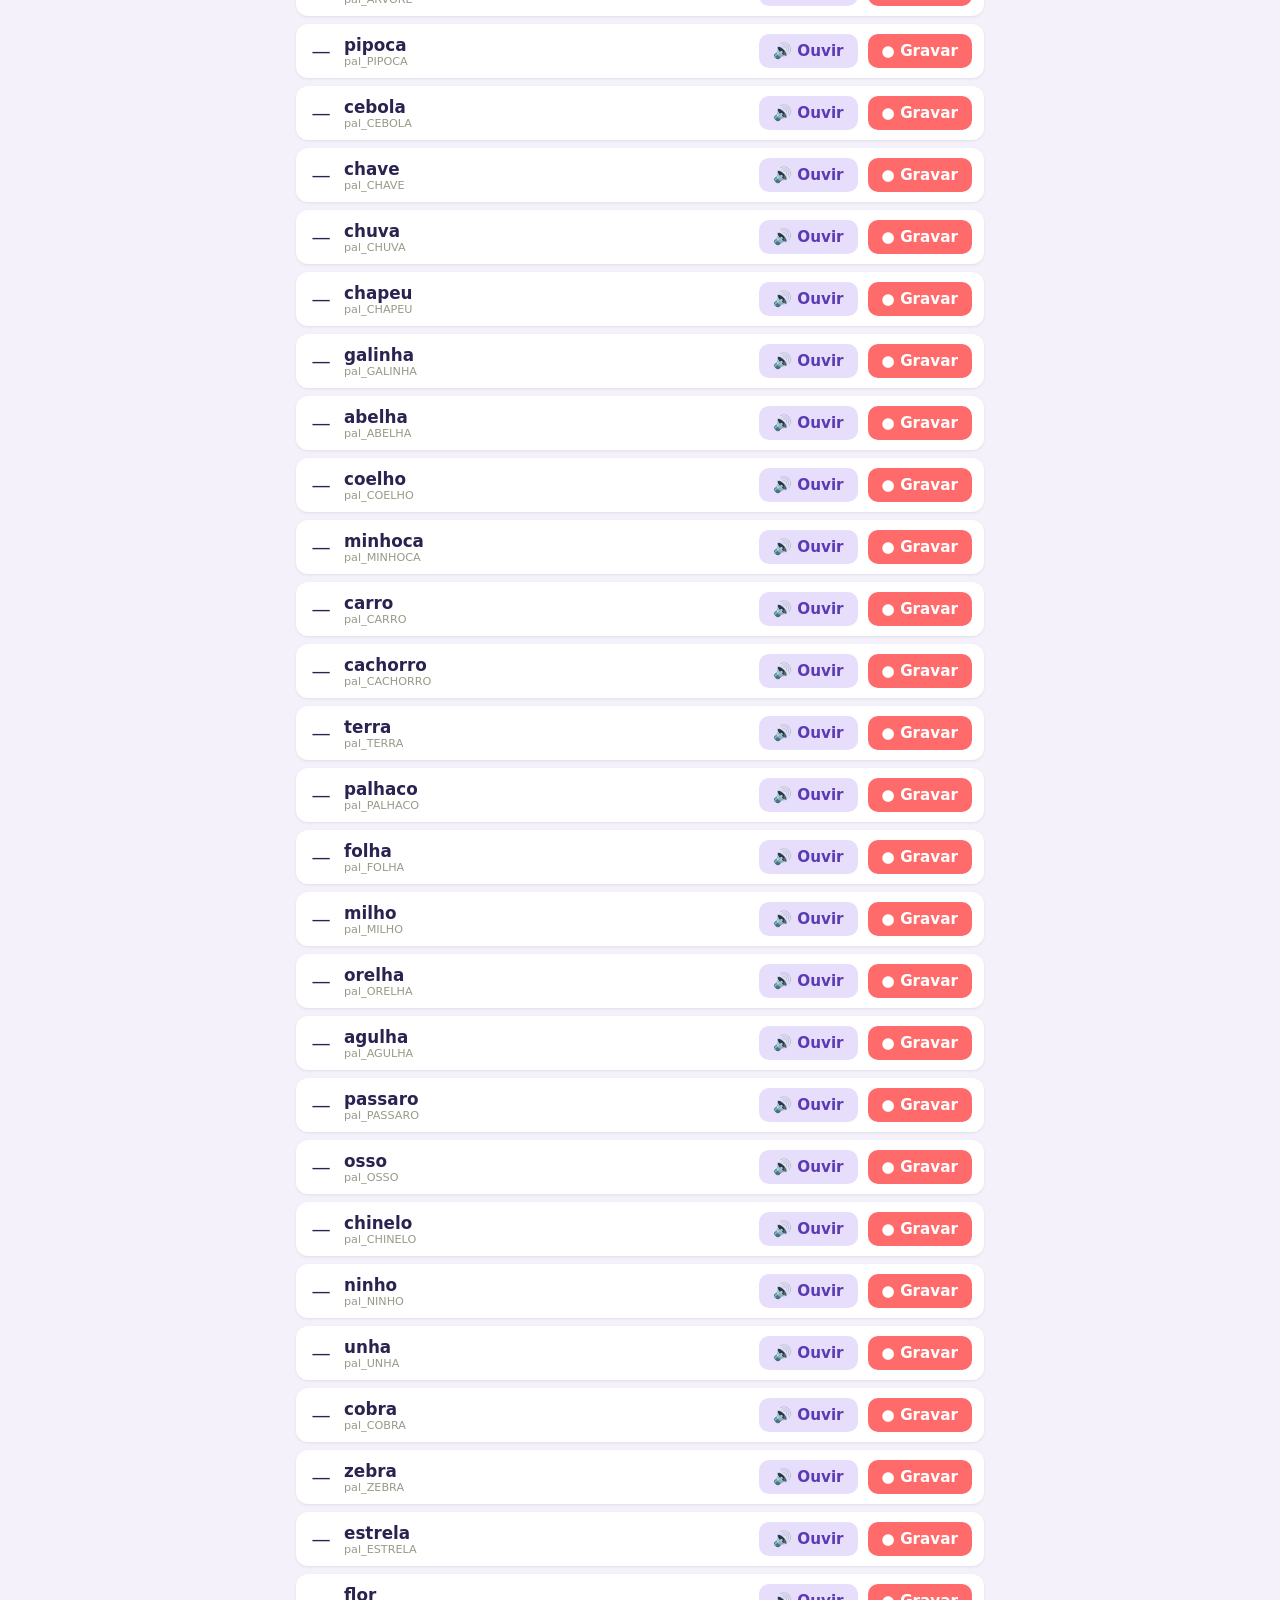
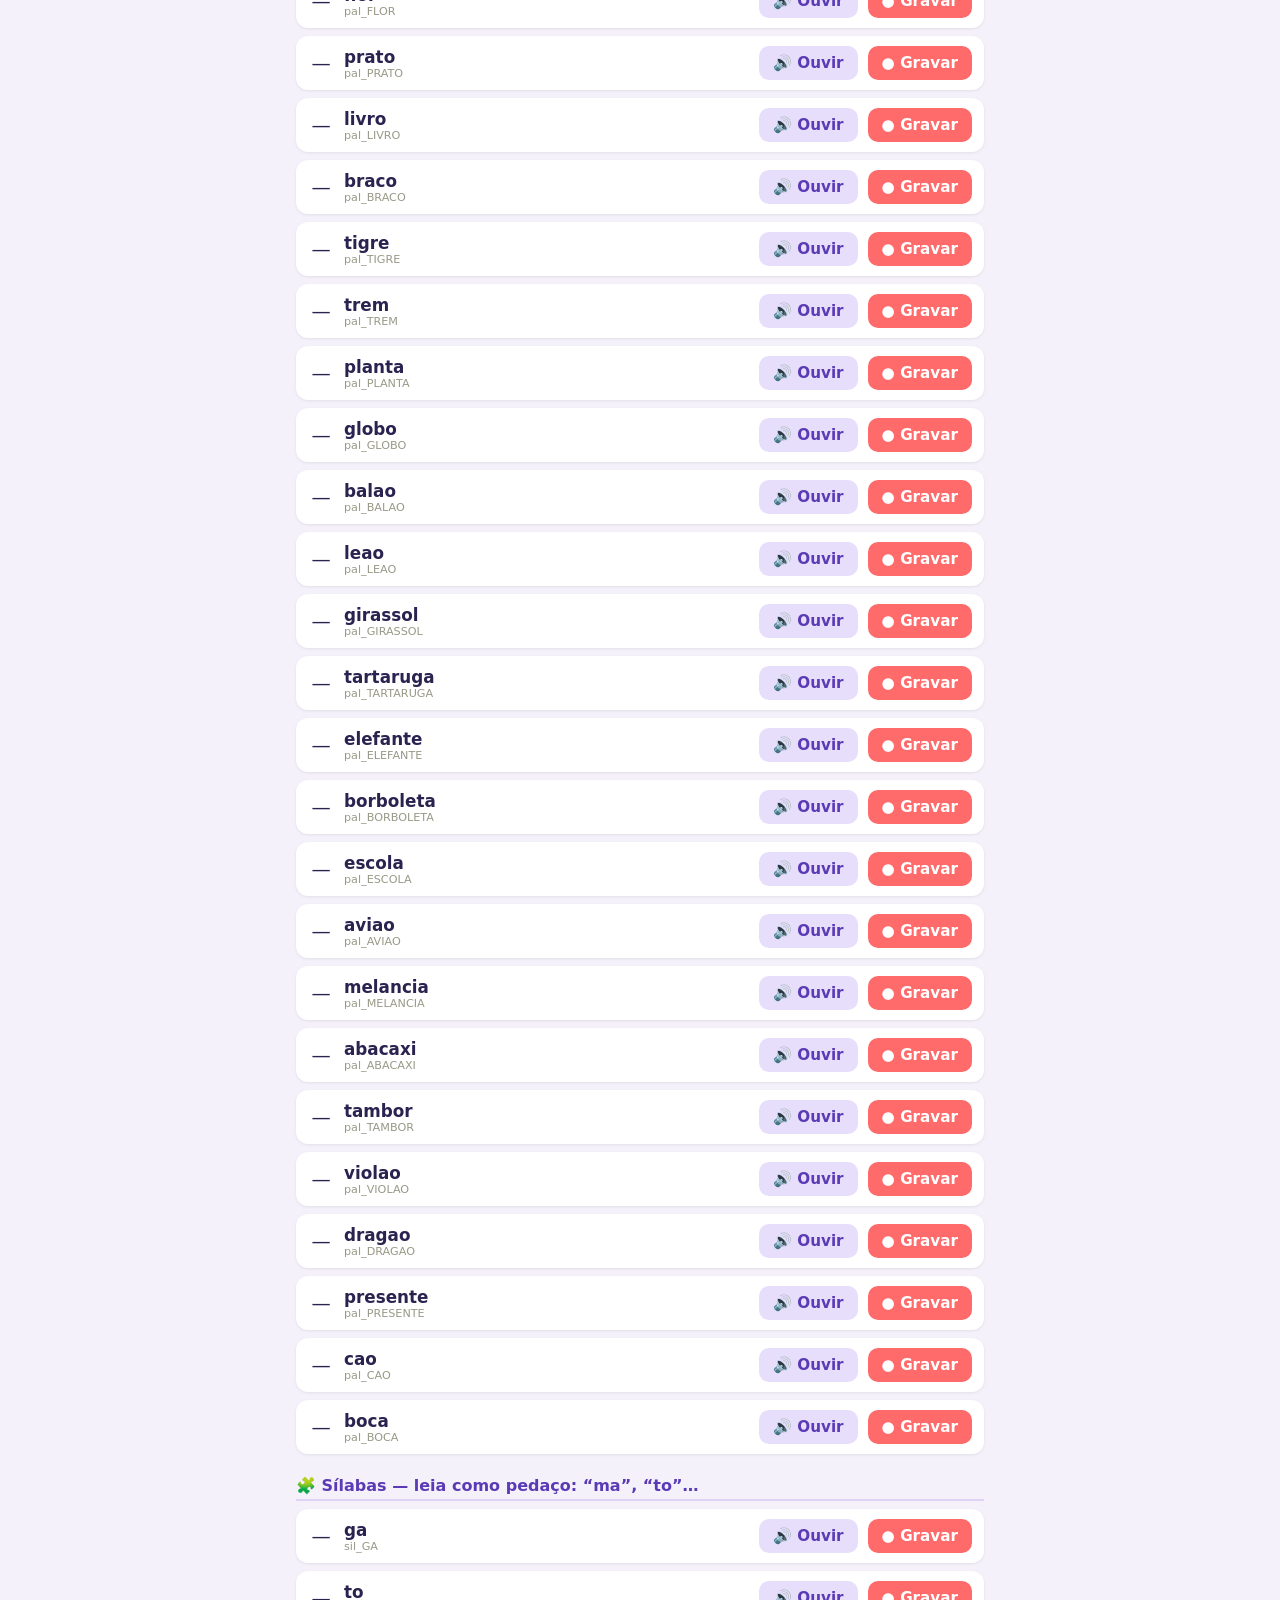
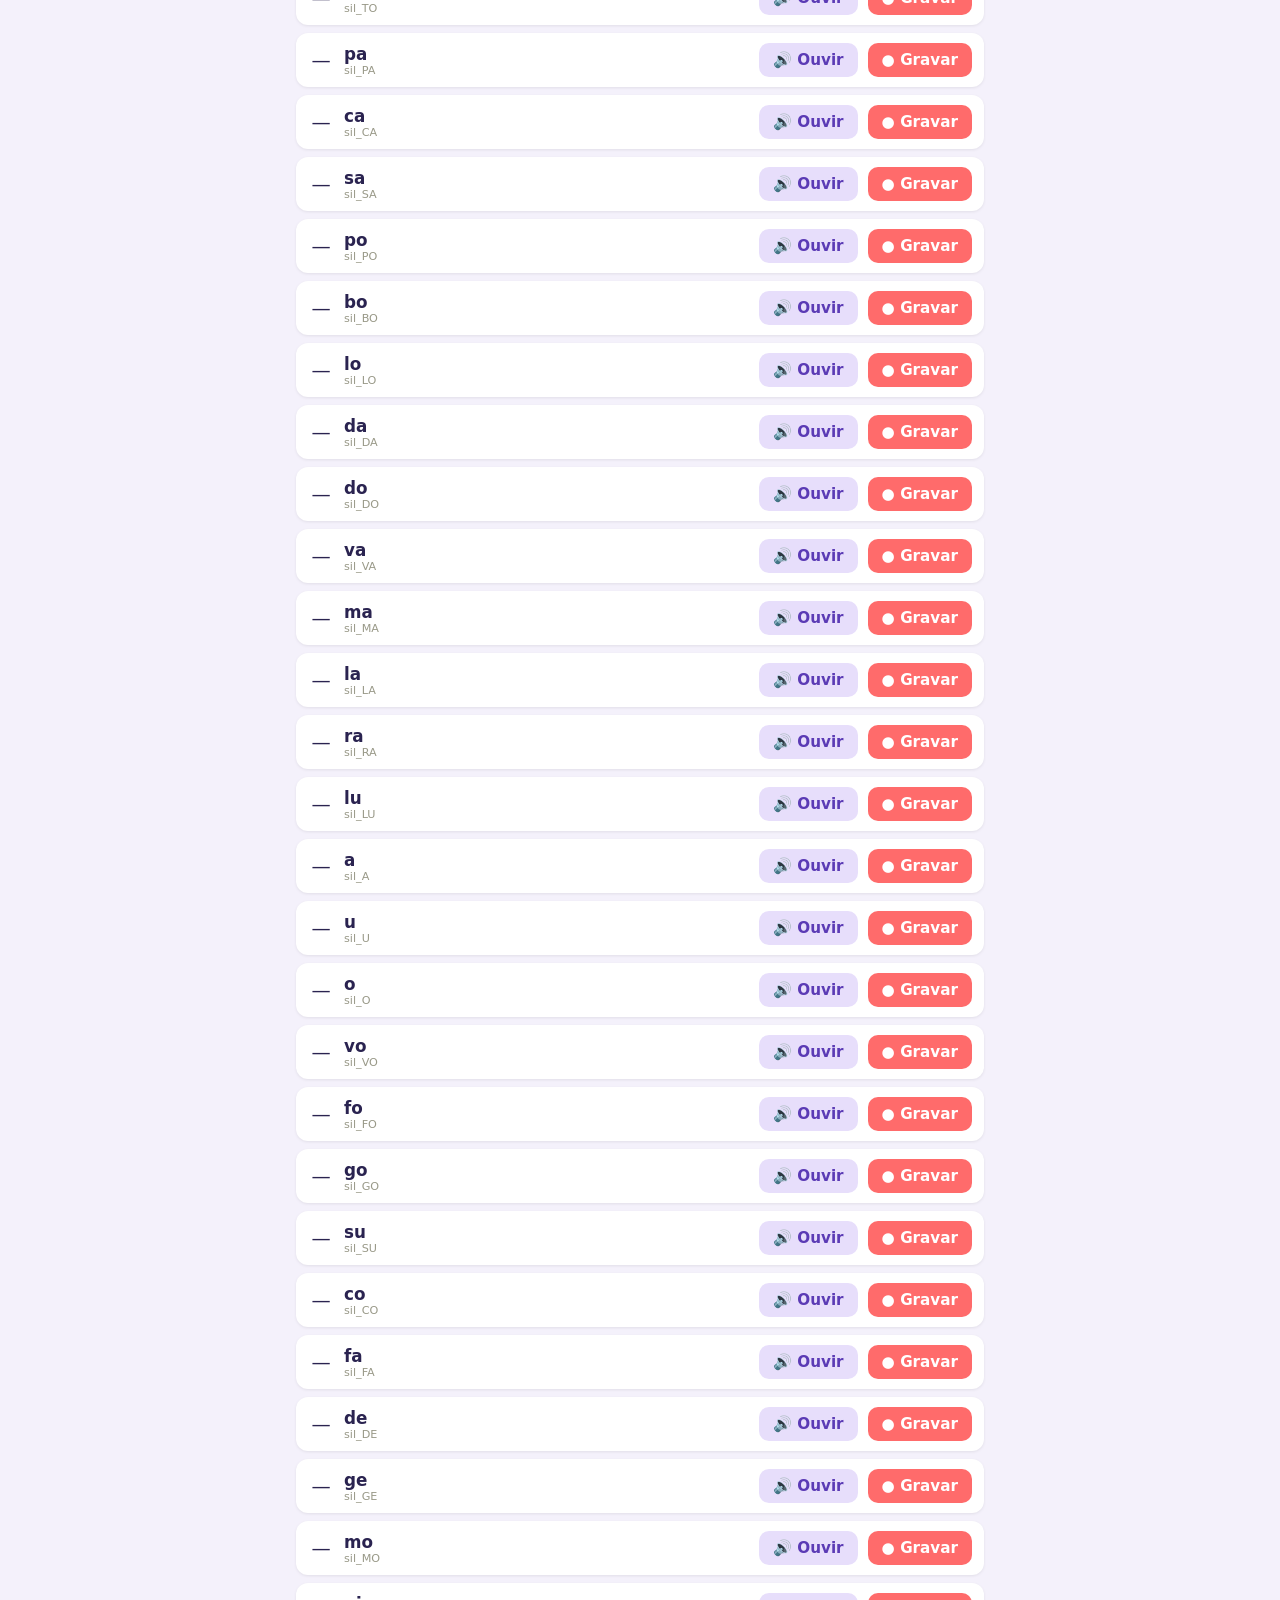
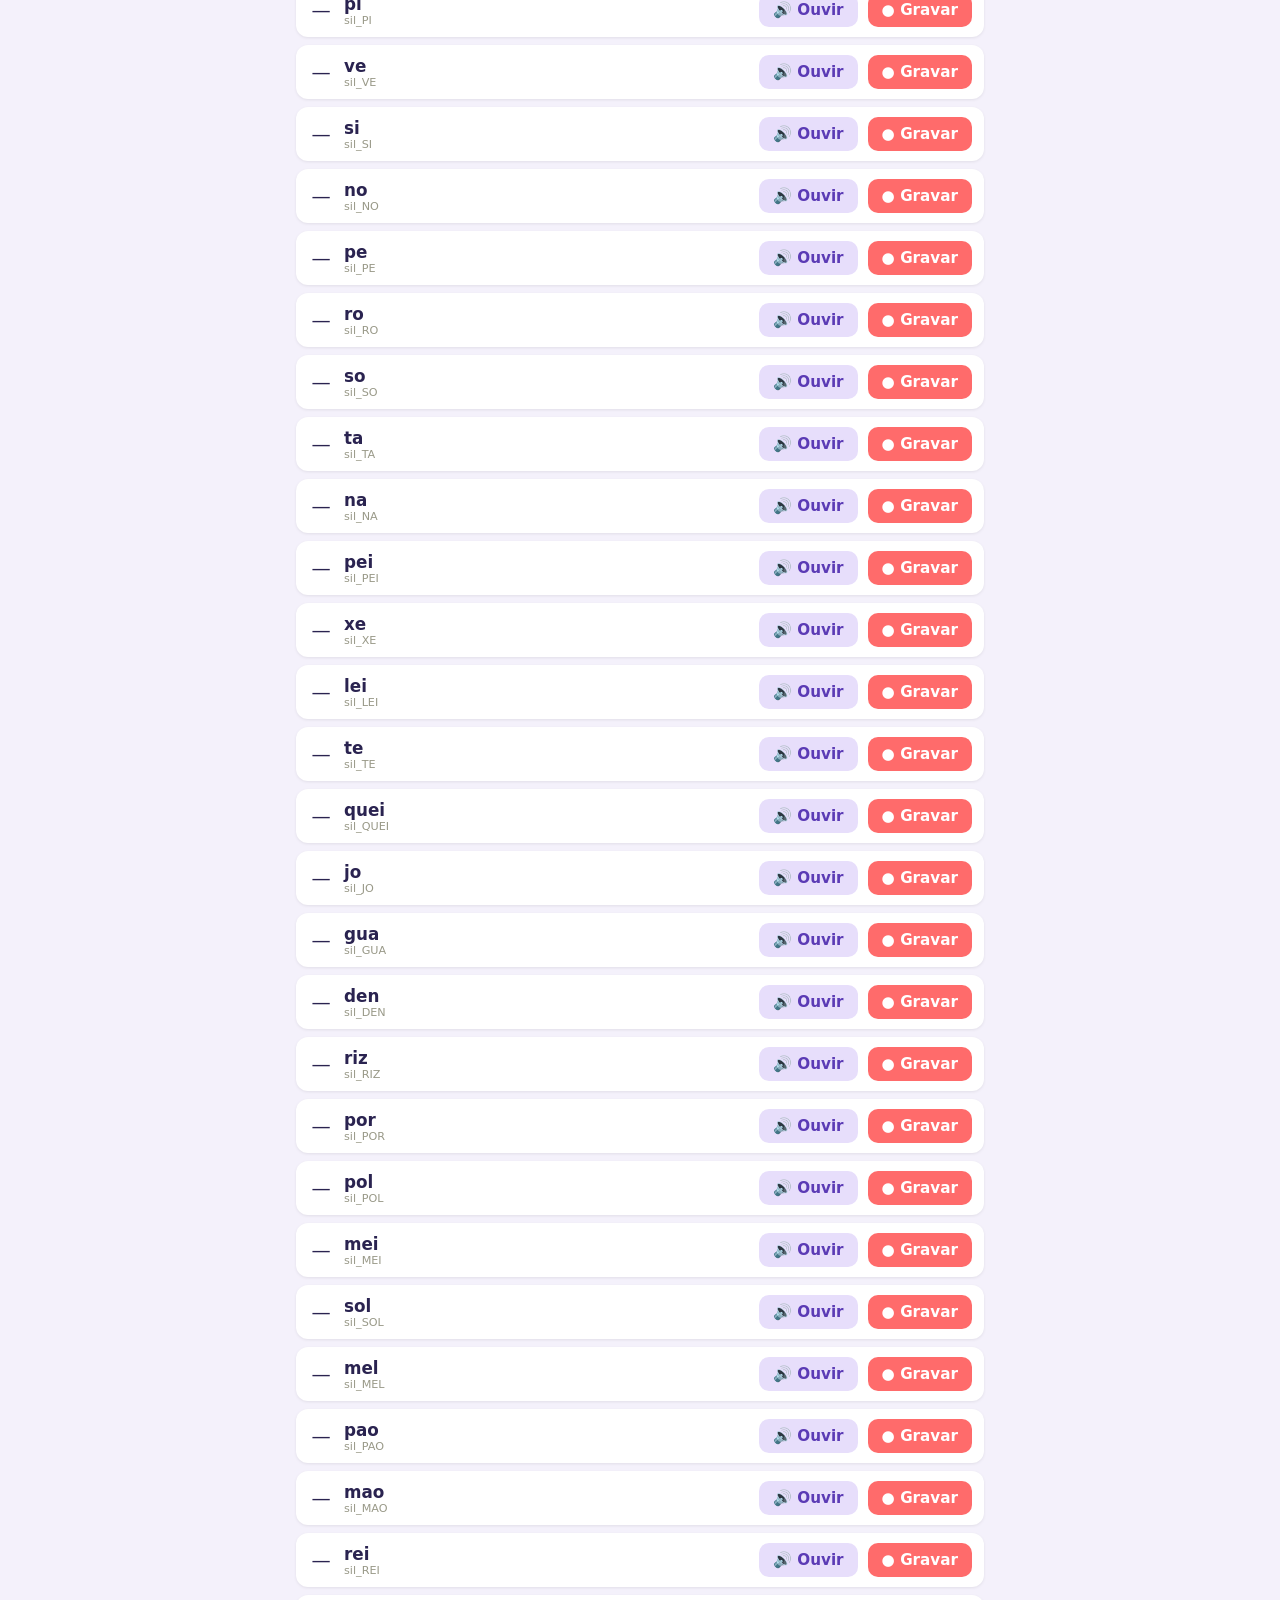
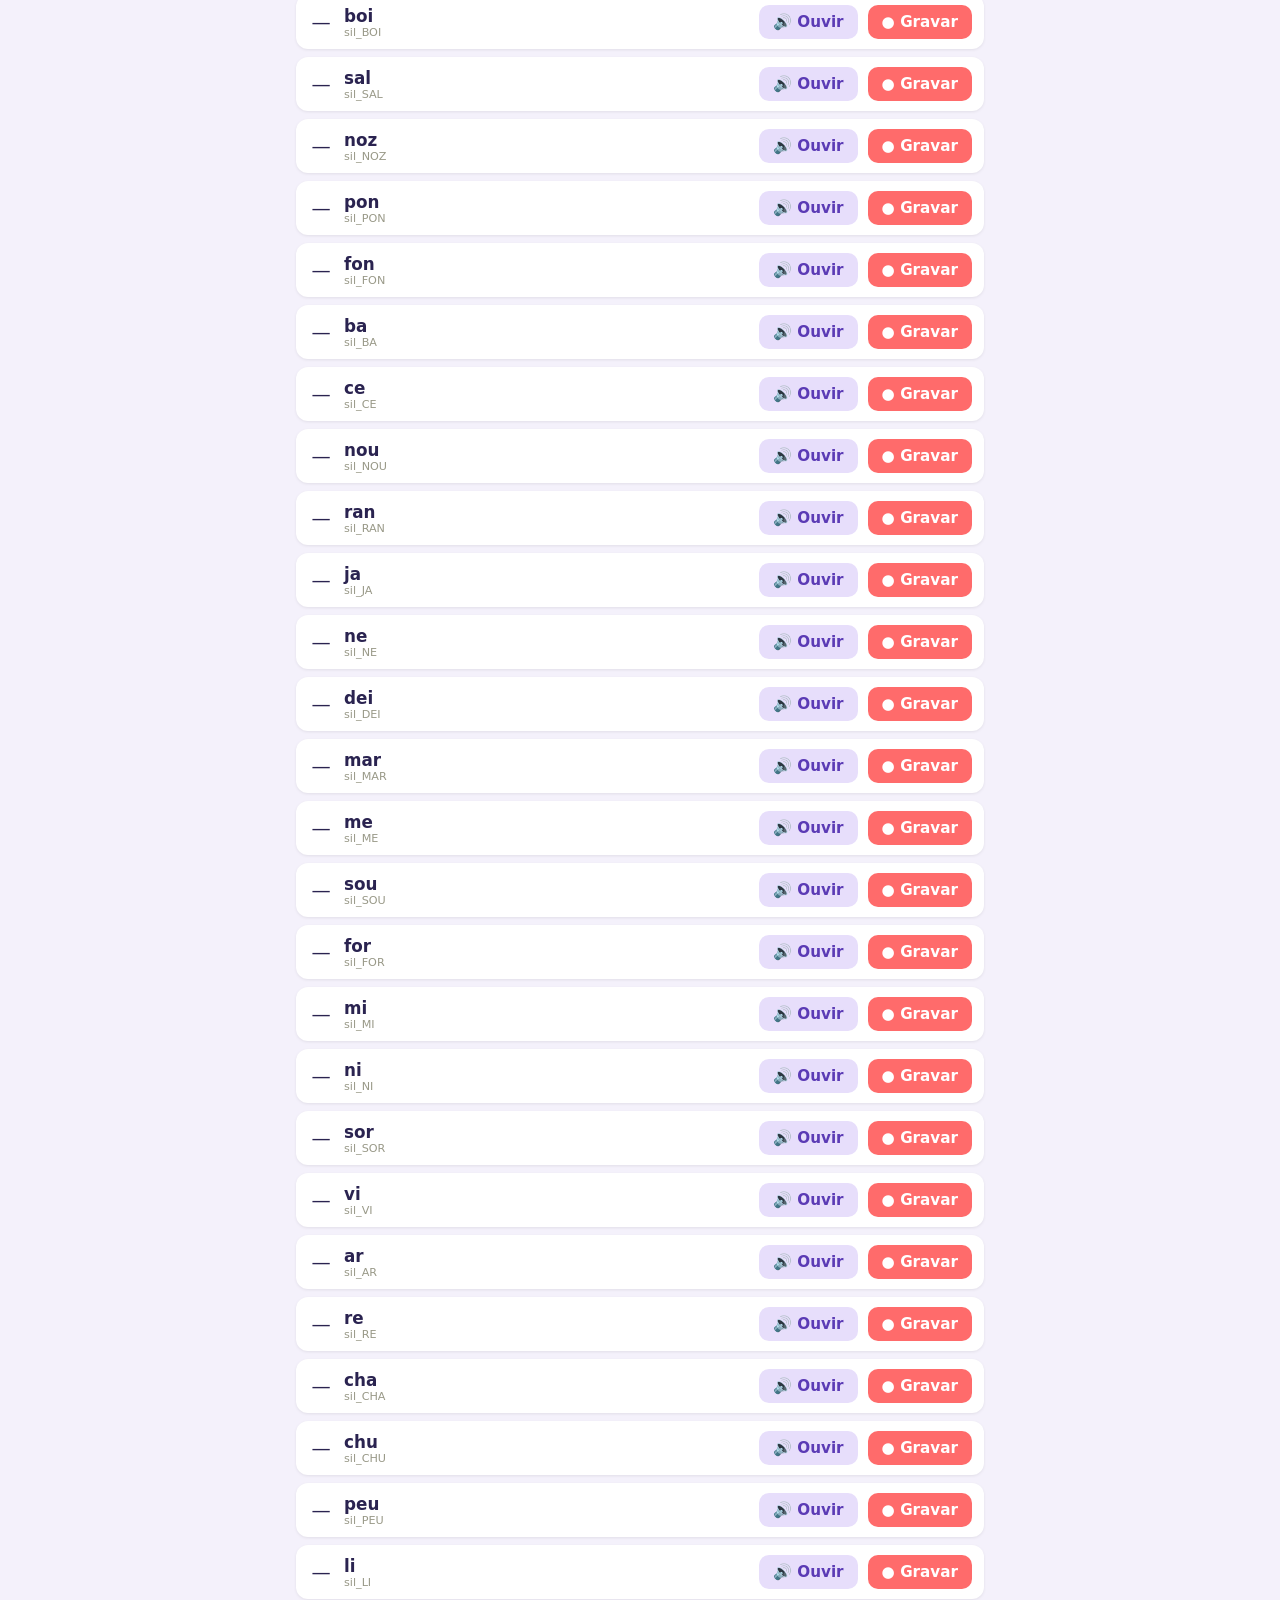
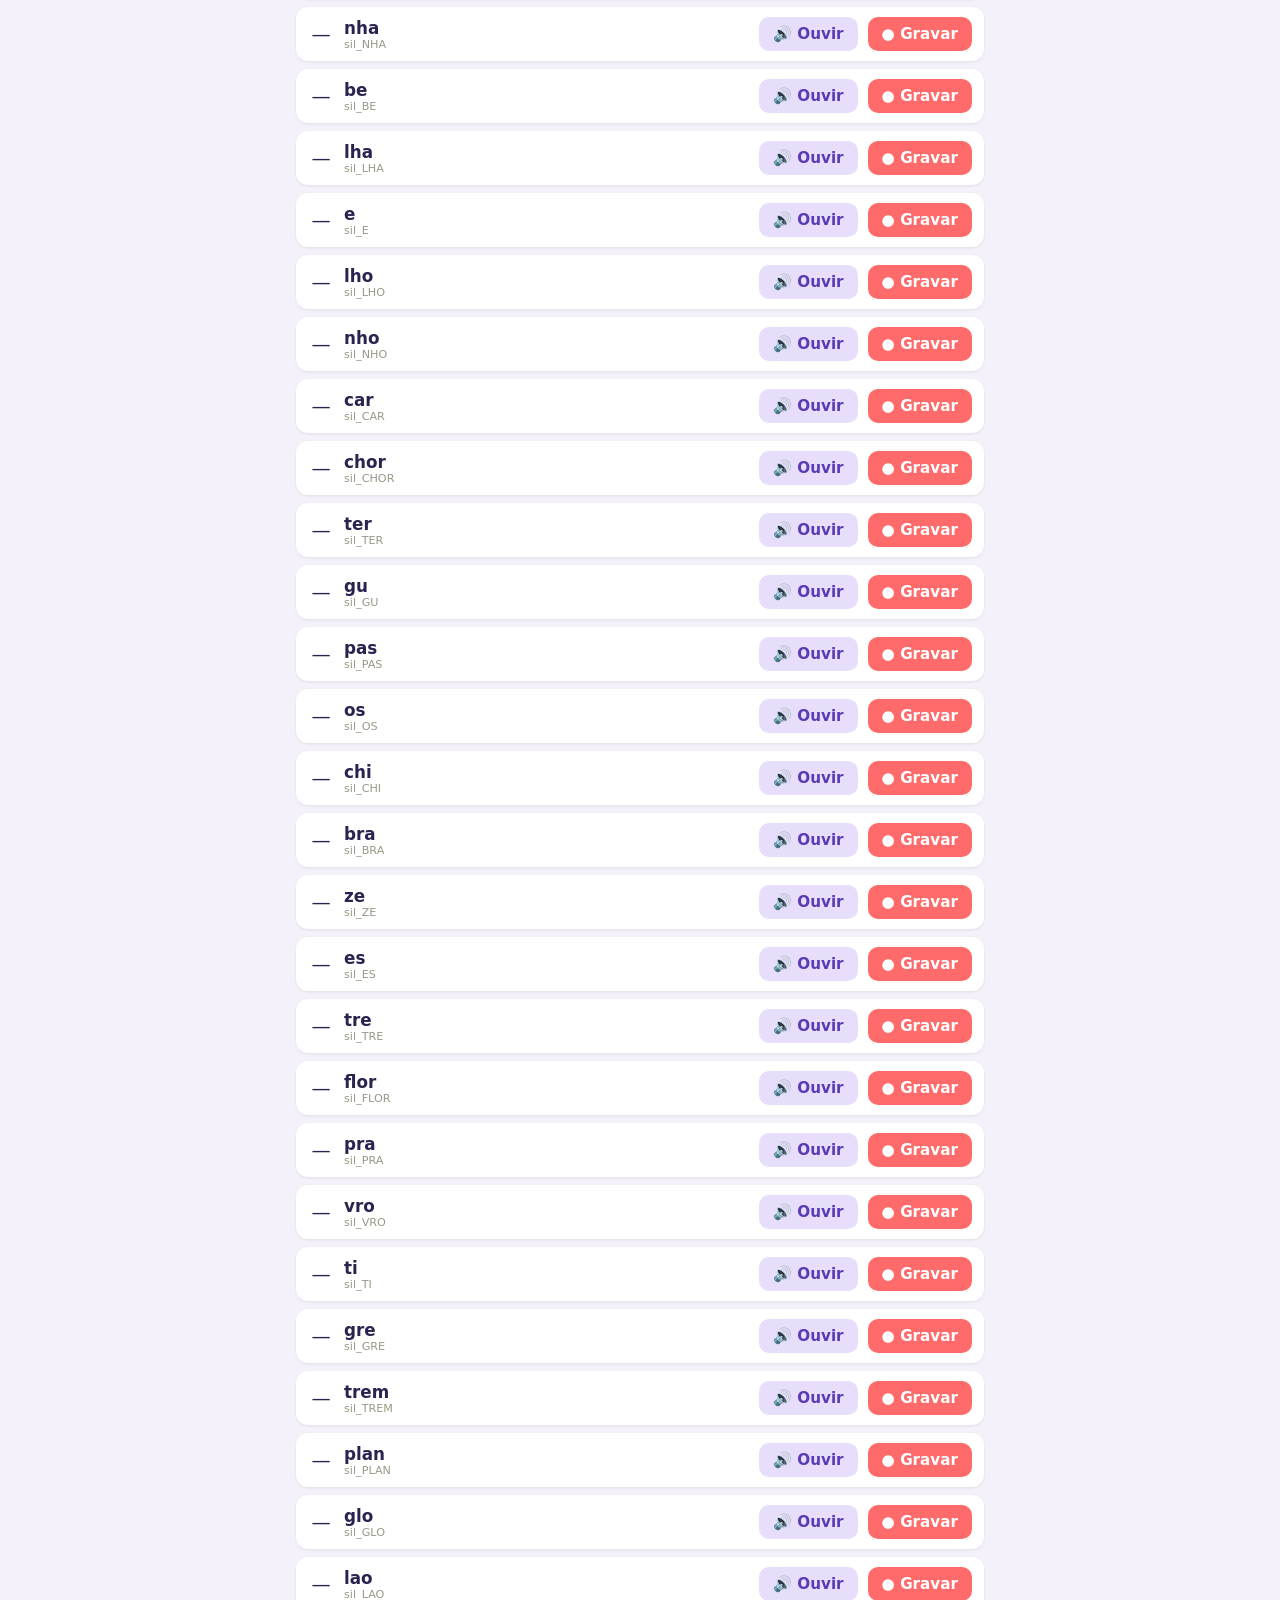
==== commit 8ed7afb9: "Gravador: gerar voz com ElevenLabs e enviar ao GitHub pelo celular Adiciona dois painéis em tools/gr" ====
--- a/tools/gravador.html
+++ b/tools/gravador.html
@@ -88,6 +88,26 @@
       @keyframes pisca { 50% { opacity: 0.5; } }
       .btn-play { background: #e7defb; color: #5b3bb5; }
       .rodape { text-align: center; padding: 24px; color: #776; font-size: 0.85rem; }
+      /* Painéis de geração por IA e envio ao GitHub */
+      .painel {
+        background: #fff;
+        border-radius: 12px;
+        padding: 12px 14px;
+        margin-bottom: 14px;
+        box-shadow: 0 1px 3px rgba(0, 0, 0, 0.08);
+      }
+      .painel > summary { font-weight: 700; color: #5b3bb5; cursor: pointer; font-size: 1rem; }
+      .campos { display: flex; flex-direction: column; gap: 10px; margin-top: 12px; }
+      .campos label { font-size: 0.85rem; font-weight: 600; display: flex; flex-direction: column; gap: 4px; }
+      .campos input {
+        padding: 10px; border: 1px solid #cfc6ea; border-radius: 8px;
+        font-size: 1rem; font-family: inherit; width: 100%;
+      }
+      .btn-gerar { background: #845ef7; color: #fff; }
+      .btn-push { background: #20c997; color: #053; }
+      .acoes { display: flex; gap: 10px; align-items: center; flex-wrap: wrap; }
+      .status-linha { font-size: 0.85rem; margin-top: 6px; min-height: 1.2em; }
+      .campos small { color: #776; font-weight: 400; }
     </style>
   </head>
   <body>
@@ -113,7 +133,55 @@
         <br /><br />
         Dica: grave tudo com o <strong>mesmo navegador e o mesmo microfone</strong>,
         num lugar silencioso.
+        <br /><br />
+        <strong>Ou</strong> use os painéis abaixo para <strong>gerar com uma voz de IA</strong>
+        e <strong>enviar direto para o GitHub</strong> — sem gravar e sem ZIP.
       </div>
+
+      <details class="painel" id="painel-ia">
+        <summary>🤖 Gerar com voz de IA (ElevenLabs)</summary>
+        <div class="campos">
+          <label>Chave da API (xi-api-key)
+            <input id="ia-key" type="password" autocomplete="off" placeholder="sua chave do ElevenLabs" />
+          </label>
+          <label>Voice ID
+            <input id="ia-voice" type="text" autocomplete="off" placeholder="ex.: 21m00Tcm4TlvDq8ikWAM" />
+          </label>
+          <label>URL de proxy <small>(opcional — preencha só se der erro de CORS)</small>
+            <input id="ia-proxy" type="text" autocomplete="off" placeholder="https://seu-worker.workers.dev/…" />
+          </label>
+          <label>Modelo
+            <input id="ia-model" type="text" value="eleven_multilingual_v2" />
+          </label>
+          <div class="acoes">
+            <button class="btn-gerar" id="btn-gerar">✨ Gerar todas as frases</button>
+            <small>a chave fica só neste aparelho</small>
+          </div>
+          <div class="status-linha" id="ia-status"></div>
+        </div>
+      </details>
+
+      <details class="painel" id="painel-gh">
+        <summary>☁️ Enviar para o GitHub (sem ZIP)</summary>
+        <div class="campos">
+          <label>Token do GitHub <small>(fine-grained, permissão Contents: Read and write)</small>
+            <input id="gh-token" type="password" autocomplete="off" placeholder="github_pat_…" />
+          </label>
+          <label>Dono / Repositório / Branch
+            <div style="display: flex; gap: 6px;">
+              <input id="gh-owner" type="text" value="fernandoapparecido-oss" />
+              <input id="gh-repo" type="text" value="abc-aventuras" />
+              <input id="gh-branch" type="text" value="main" />
+            </div>
+          </label>
+          <div class="acoes">
+            <button class="btn-push" id="btn-push">☁️ Enviar áudios para o repositório</button>
+            <small>o token fica só neste aparelho</small>
+          </div>
+          <div class="status-linha" id="gh-status"></div>
+        </div>
+      </details>
+
       <div id="lista"></div>
     </main>
 
@@ -413,9 +481,202 @@
       }
       document.getElementById("btn-exportar").onclick = exportar;
 
+      // ============ Gerar com voz de IA (ElevenLabs) ============
+      const $ = (id) => document.getElementById(id);
+      function statusLinha(id, msg, cor) {
+        const el = $(id);
+        el.textContent = msg;
+        el.style.color = cor || "#444";
+      }
+      function salvarCfgIA() {
+        try {
+          localStorage.setItem("abc-ia-cfg", JSON.stringify({
+            voice: $("ia-voice").value.trim(),
+            proxy: $("ia-proxy").value.trim(),
+            model: $("ia-model").value.trim(),
+          }));
+        } catch (e) {}
+      }
+      function carregarCfgIA() {
+        try {
+          const c = JSON.parse(localStorage.getItem("abc-ia-cfg")) || {};
+          if (c.voice) $("ia-voice").value = c.voice;
+          if (c.proxy) $("ia-proxy").value = c.proxy;
+          if (c.model) $("ia-model").value = c.model;
+        } catch (e) {}
+      }
+
+      async function gerarUm(chave) {
+        const texto = FRASES[chave];
+        const key = $("ia-key").value.trim();
+        const voice = $("ia-voice").value.trim();
+        const proxy = $("ia-proxy").value.trim();
+        const model = $("ia-model").value.trim() || "eleven_multilingual_v2";
+        let resp;
+        if (proxy) {
+          resp = await fetch(proxy, {
+            method: "POST",
+            headers: { "Content-Type": "application/json" },
+            body: JSON.stringify({ voiceId: voice, text: texto, model_id: model }),
+          });
+        } else {
+          resp = await fetch(
+            "https://api.elevenlabs.io/v1/text-to-speech/" +
+              encodeURIComponent(voice) + "?output_format=mp3_44100_128",
+            {
+              method: "POST",
+              headers: { "xi-api-key": key, "Content-Type": "application/json" },
+              body: JSON.stringify({ text: texto, model_id: model }),
+            }
+          );
+        }
+        if (!resp.ok) {
+          const t = await resp.text();
+          throw new Error("HTTP " + resp.status + " " + t.slice(0, 140));
+        }
+        const blob = await resp.blob();
+        if (!blob.size) throw new Error("resposta vazia");
+        await DB.put(chave, blob, "mp3");
+      }
+
+      let gerando = false;
+      async function gerarTodas() {
+        if (gerando) return;
+        const voice = $("ia-voice").value.trim();
+        const key = $("ia-key").value.trim();
+        const proxy = $("ia-proxy").value.trim();
+        if (!voice) { statusLinha("ia-status", "Informe o Voice ID.", "#c92a2a"); return; }
+        if (!key && !proxy) { statusLinha("ia-status", "Informe a chave da API (ou uma URL de proxy).", "#c92a2a"); return; }
+        salvarCfgIA();
+        gerando = true;
+        $("btn-gerar").disabled = true;
+        const pendentes = ordemChaves.filter((k) => !gravados.has(k));
+        let feitos = 0, erros = 0;
+        for (let i = 0; i < pendentes.length; i++) {
+          const chave = pendentes[i];
+          statusLinha("ia-status", `Gerando ${i + 1}/${pendentes.length}… (${chave})`, "#5b3bb5");
+          try {
+            await gerarUm(chave);
+            marcarGravado(chave);
+            atualizarProgresso();
+            feitos++;
+            erros = 0;
+            await new Promise((r) => setTimeout(r, 250)); // gentil com a API
+          } catch (e) {
+            erros++;
+            const corsProvavel = /Failed to fetch|Load failed|NetworkError/i.test(e.message);
+            statusLinha(
+              "ia-status",
+              corsProvavel
+                ? "⚠️ O navegador bloqueou a chamada ao ElevenLabs (CORS). Preencha 'URL de proxy' com um Worker e tente de novo."
+                : "Erro em " + chave + ": " + e.message,
+              "#c92a2a"
+            );
+            if (corsProvavel || erros >= 3) break; // não insiste à toa
+            await new Promise((r) => setTimeout(r, 600));
+          }
+        }
+        gerando = false;
+        $("btn-gerar").disabled = false;
+        const faltam = ordemChaves.filter((k) => !gravados.has(k)).length;
+        if (feitos && faltam === 0) statusLinha("ia-status", `✅ Pronto! ${feitos} áudios gerados.`, "#2b8a3e");
+        else if (feitos) statusLinha("ia-status", `Gerados ${feitos}. Faltam ${faltam}. Toque de novo para continuar.`, "#2b8a3e");
+      }
+      $("btn-gerar").onclick = gerarTodas;
+
+      // ============ Enviar para o GitHub (Git Data API) ============
+      function blobParaB64(blob) {
+        return new Promise((res, rej) => {
+          const r = new FileReader();
+          r.onload = () => res(String(r.result).split(",")[1]);
+          r.onerror = () => rej(r.error);
+          r.readAsDataURL(blob);
+        });
+      }
+      function textoParaB64(s) {
+        return btoa(unescape(encodeURIComponent(s)));
+      }
+      function cfgGH() {
+        return {
+          token: $("gh-token").value.trim(),
+          owner: $("gh-owner").value.trim(),
+          repo: $("gh-repo").value.trim(),
+          branch: $("gh-branch").value.trim() || "main",
+        };
+      }
+      function salvarCfgGH() {
+        try {
+          const g = cfgGH();
+          localStorage.setItem("abc-gh-cfg", JSON.stringify({ owner: g.owner, repo: g.repo, branch: g.branch }));
+        } catch (e) {}
+      }
+      function carregarCfgGH() {
+        try {
+          const c = JSON.parse(localStorage.getItem("abc-gh-cfg")) || {};
+          if (c.owner) $("gh-owner").value = c.owner;
+          if (c.repo) $("gh-repo").value = c.repo;
+          if (c.branch) $("gh-branch").value = c.branch;
+        } catch (e) {}
+      }
+      async function gh(g, caminho, opts) {
+        const r = await fetch("https://api.github.com/repos/" + g.owner + "/" + g.repo + caminho, Object.assign({
+          headers: Object.assign({
+            Authorization: "Bearer " + g.token,
+            Accept: "application/vnd.github+json",
+            "Content-Type": "application/json",
+          }, (opts && opts.headers) || {}),
+        }, opts));
+        if (!r.ok) throw new Error("GitHub " + r.status + ": " + (await r.text()).slice(0, 180));
+        return r.json();
+      }
+      let enviando = false;
+      async function enviarGitHub() {
+        if (enviando) return;
+        const g = cfgGH();
+        if (!g.token) { statusLinha("gh-status", "Informe o token do GitHub.", "#c92a2a"); return; }
+        const chaves = await DB.todas();
+        if (!chaves.length) { statusLinha("gh-status", "Nenhum áudio para enviar ainda.", "#c92a2a"); return; }
+        salvarCfgGH();
+        enviando = true;
+        $("btn-push").disabled = true;
+        try {
+          statusLinha("gh-status", "Lendo o repositório…", "#5b3bb5");
+          const ref = await gh(g, "/git/ref/heads/" + g.branch);
+          const baseSha = ref.object.sha;
+          const baseCommit = await gh(g, "/git/commits/" + baseSha);
+          const tree = [];
+          let formato = "mp3";
+          for (let i = 0; i < chaves.length; i++) {
+            const chave = chaves[i];
+            const rec = await DB.get(chave);
+            if (!rec) continue;
+            formato = rec.ext || formato;
+            statusLinha("gh-status", `Enviando ${i + 1}/${chaves.length}… (${chave})`, "#5b3bb5");
+            const b64 = await blobParaB64(rec.blob);
+            const blob = await gh(g, "/git/blobs", { method: "POST", body: JSON.stringify({ content: b64, encoding: "base64" }) });
+            tree.push({ path: "assets/audio/" + chave + "." + (rec.ext || formato), mode: "100644", type: "blob", sha: blob.sha });
+          }
+          const manifest = JSON.stringify({ clips: chaves.slice().sort(), formato }, null, 2) + "\n";
+          const mblob = await gh(g, "/git/blobs", { method: "POST", body: JSON.stringify({ content: textoParaB64(manifest), encoding: "base64" }) });
+          tree.push({ path: "assets/audio/manifest.json", mode: "100644", type: "blob", sha: mblob.sha });
+          statusLinha("gh-status", "Montando o commit…", "#5b3bb5");
+          const novaTree = await gh(g, "/git/trees", { method: "POST", body: JSON.stringify({ base_tree: baseCommit.tree.sha, tree }) });
+          const novoCommit = await gh(g, "/git/commits", { method: "POST", body: JSON.stringify({ message: "Adiciona áudios da voz (gerados no celular)", tree: novaTree.sha, parents: [baseSha] }) });
+          await gh(g, "/git/refs/heads/" + g.branch, { method: "PATCH", body: JSON.stringify({ sha: novoCommit.sha }) });
+          statusLinha("gh-status", "✅ Enviado! Em 1-2 min o jogo republica com a voz nova.", "#2b8a3e");
+        } catch (e) {
+          statusLinha("gh-status", "Erro: " + e.message, "#c92a2a");
+        }
+        enviando = false;
+        $("btn-push").disabled = false;
+      }
+      $("btn-push").onclick = enviarGitHub;
+
       // ============ Início ============
       (async () => {
         montarLista();
+        carregarCfgIA();
+        carregarCfgGH();
         await DB.abrir();
         const jaGravados = await DB.todas();
         jaGravados.forEach(marcarGravado);
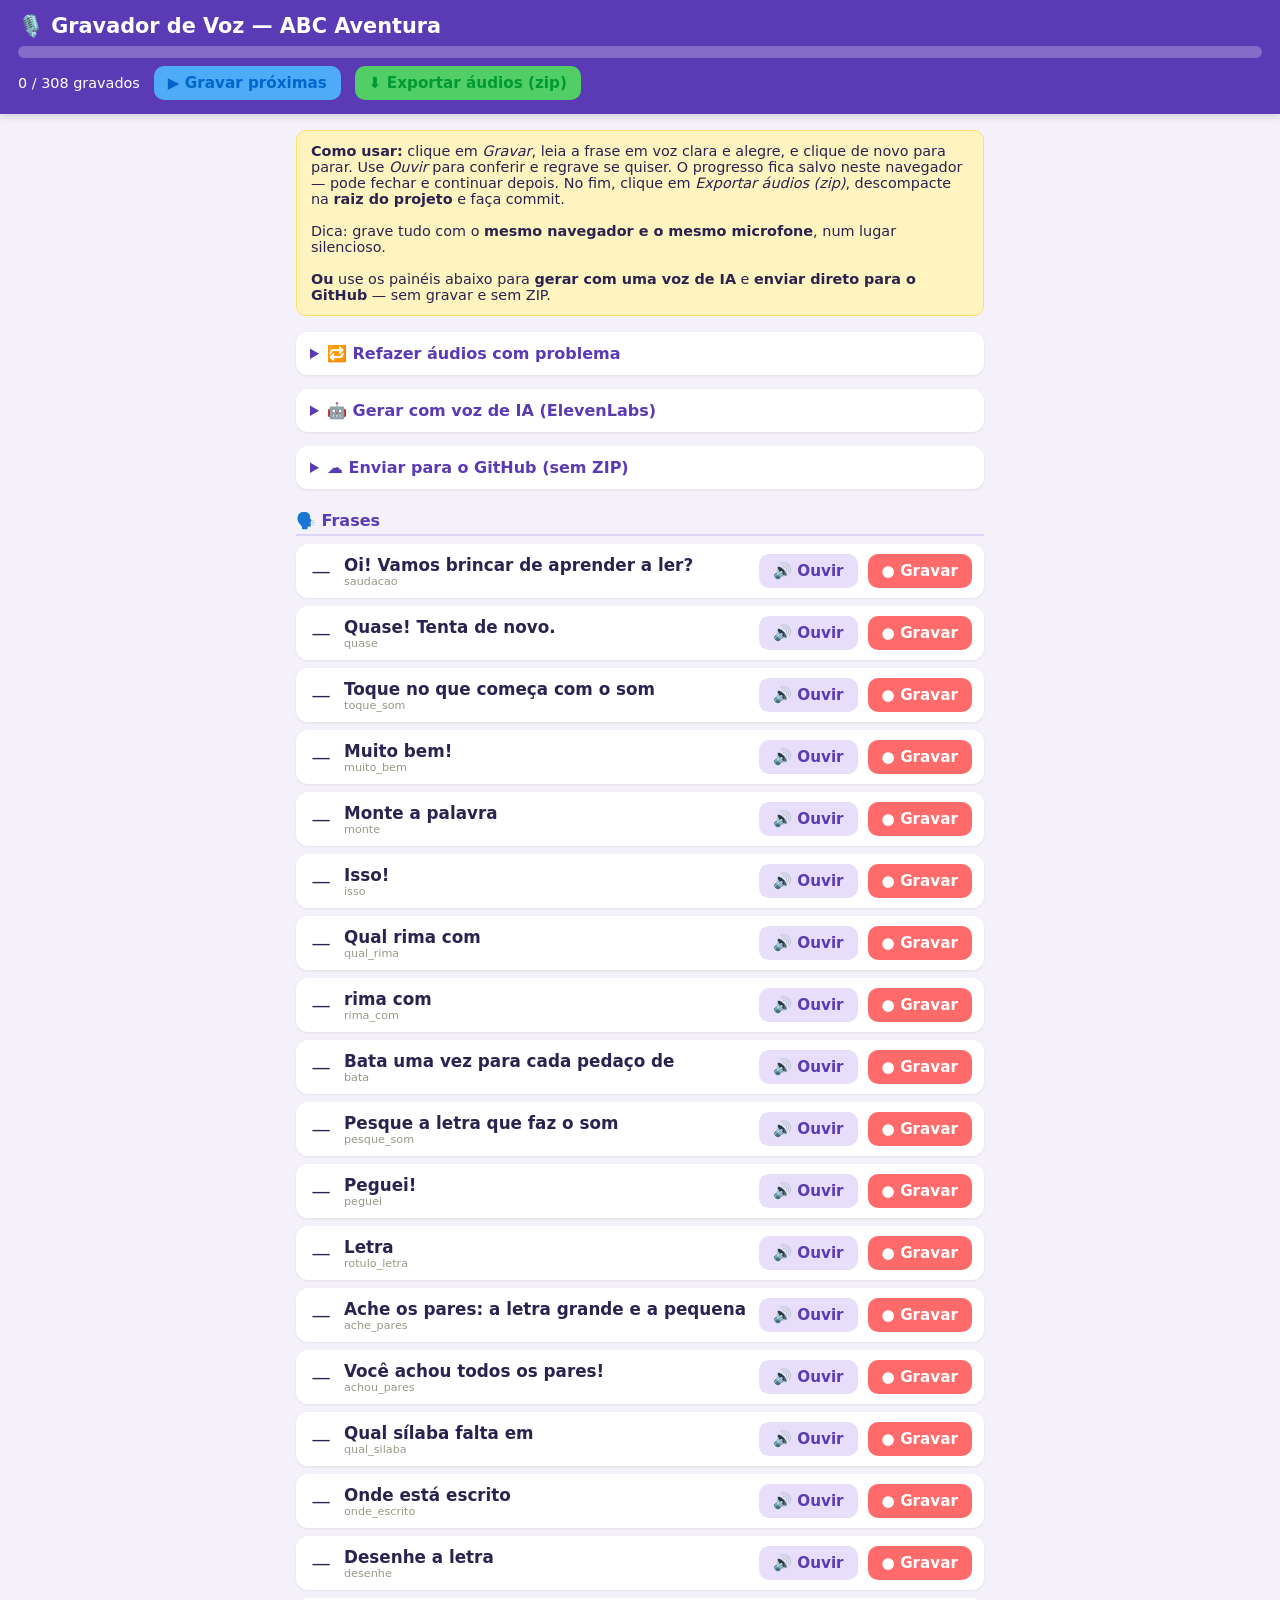
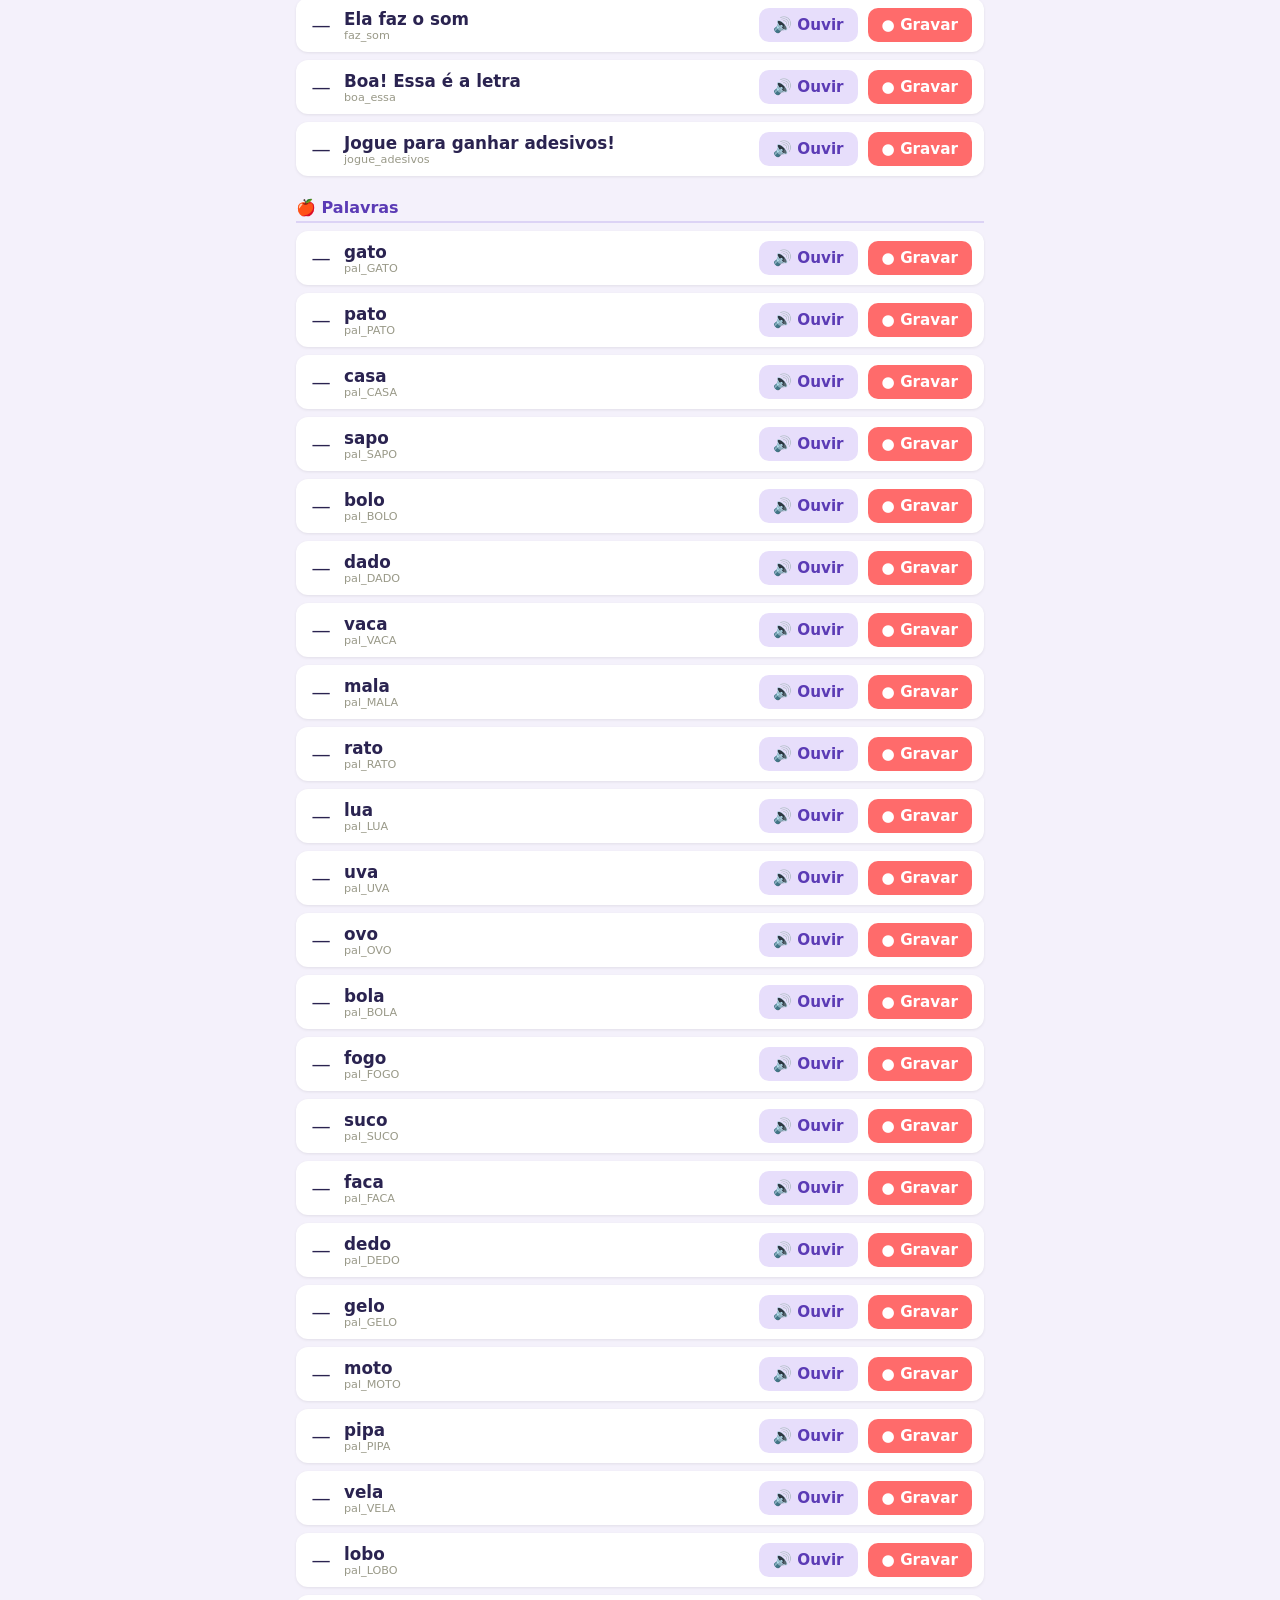
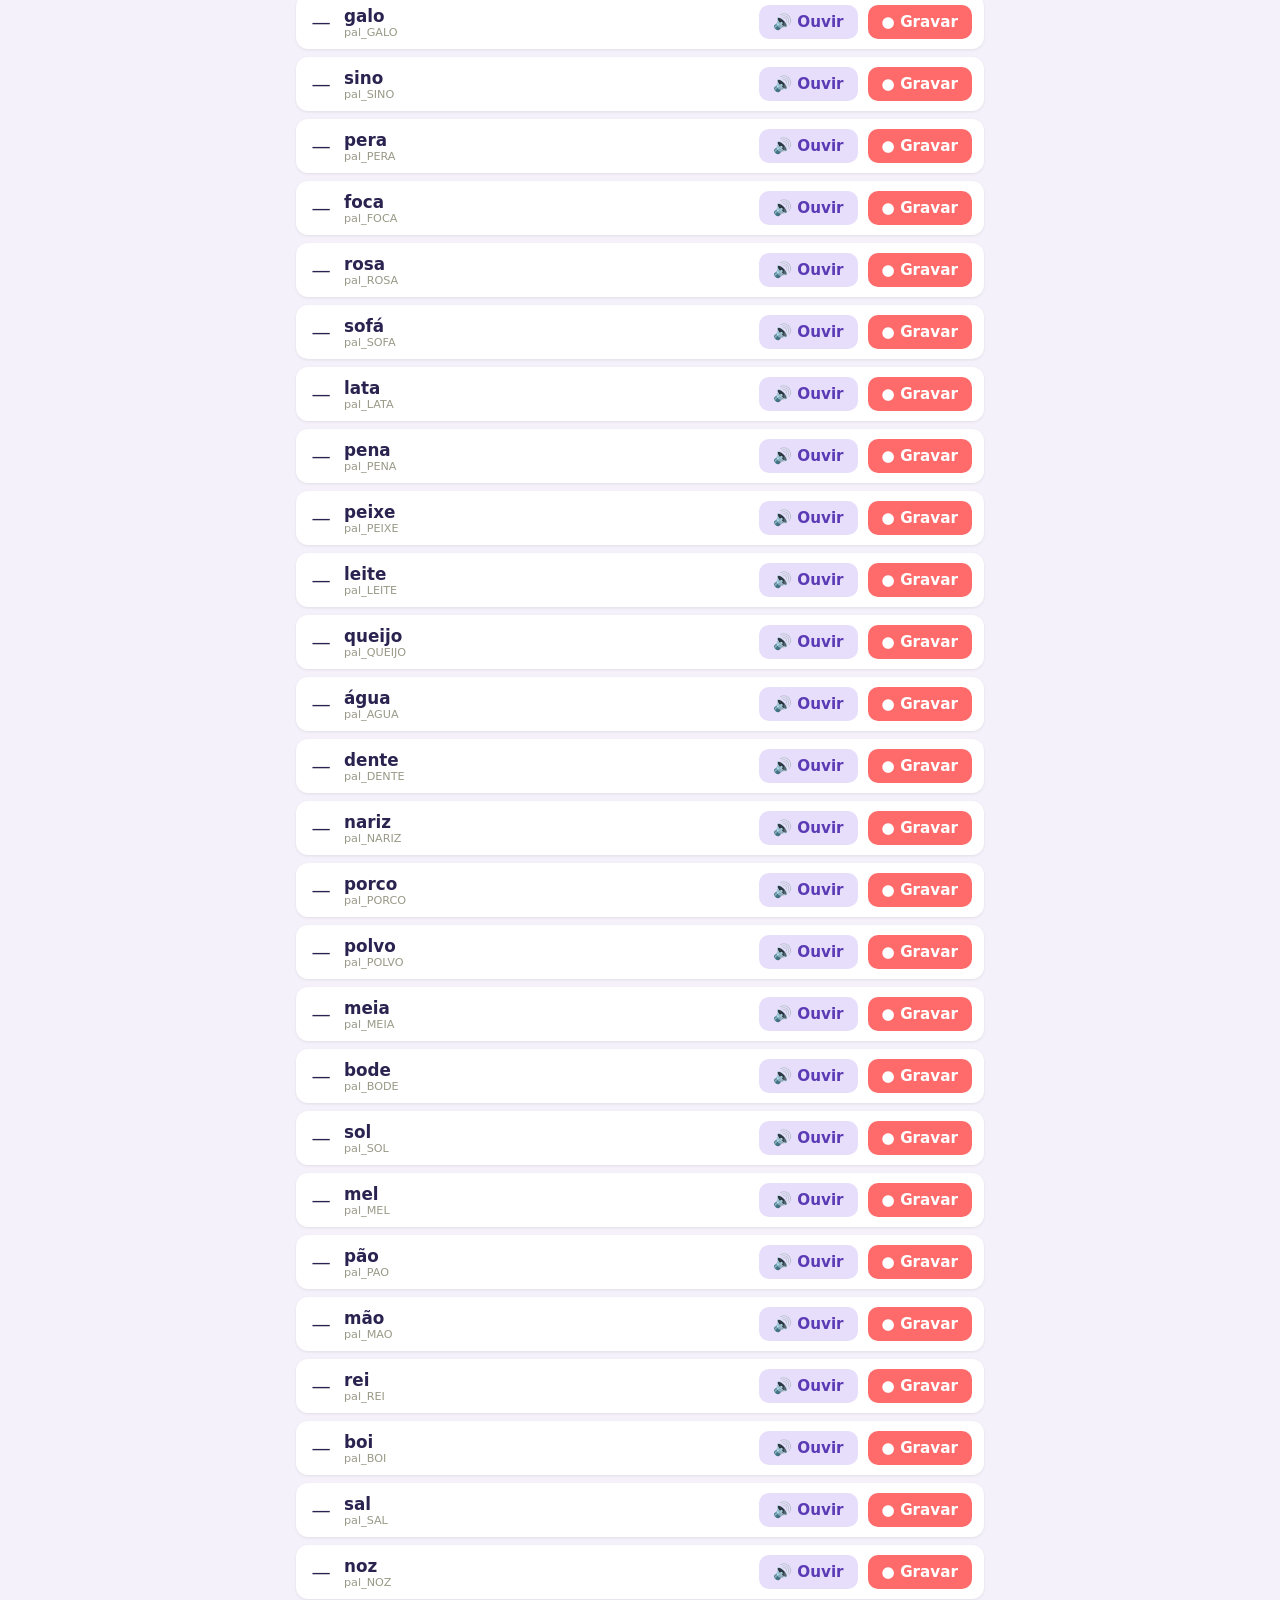
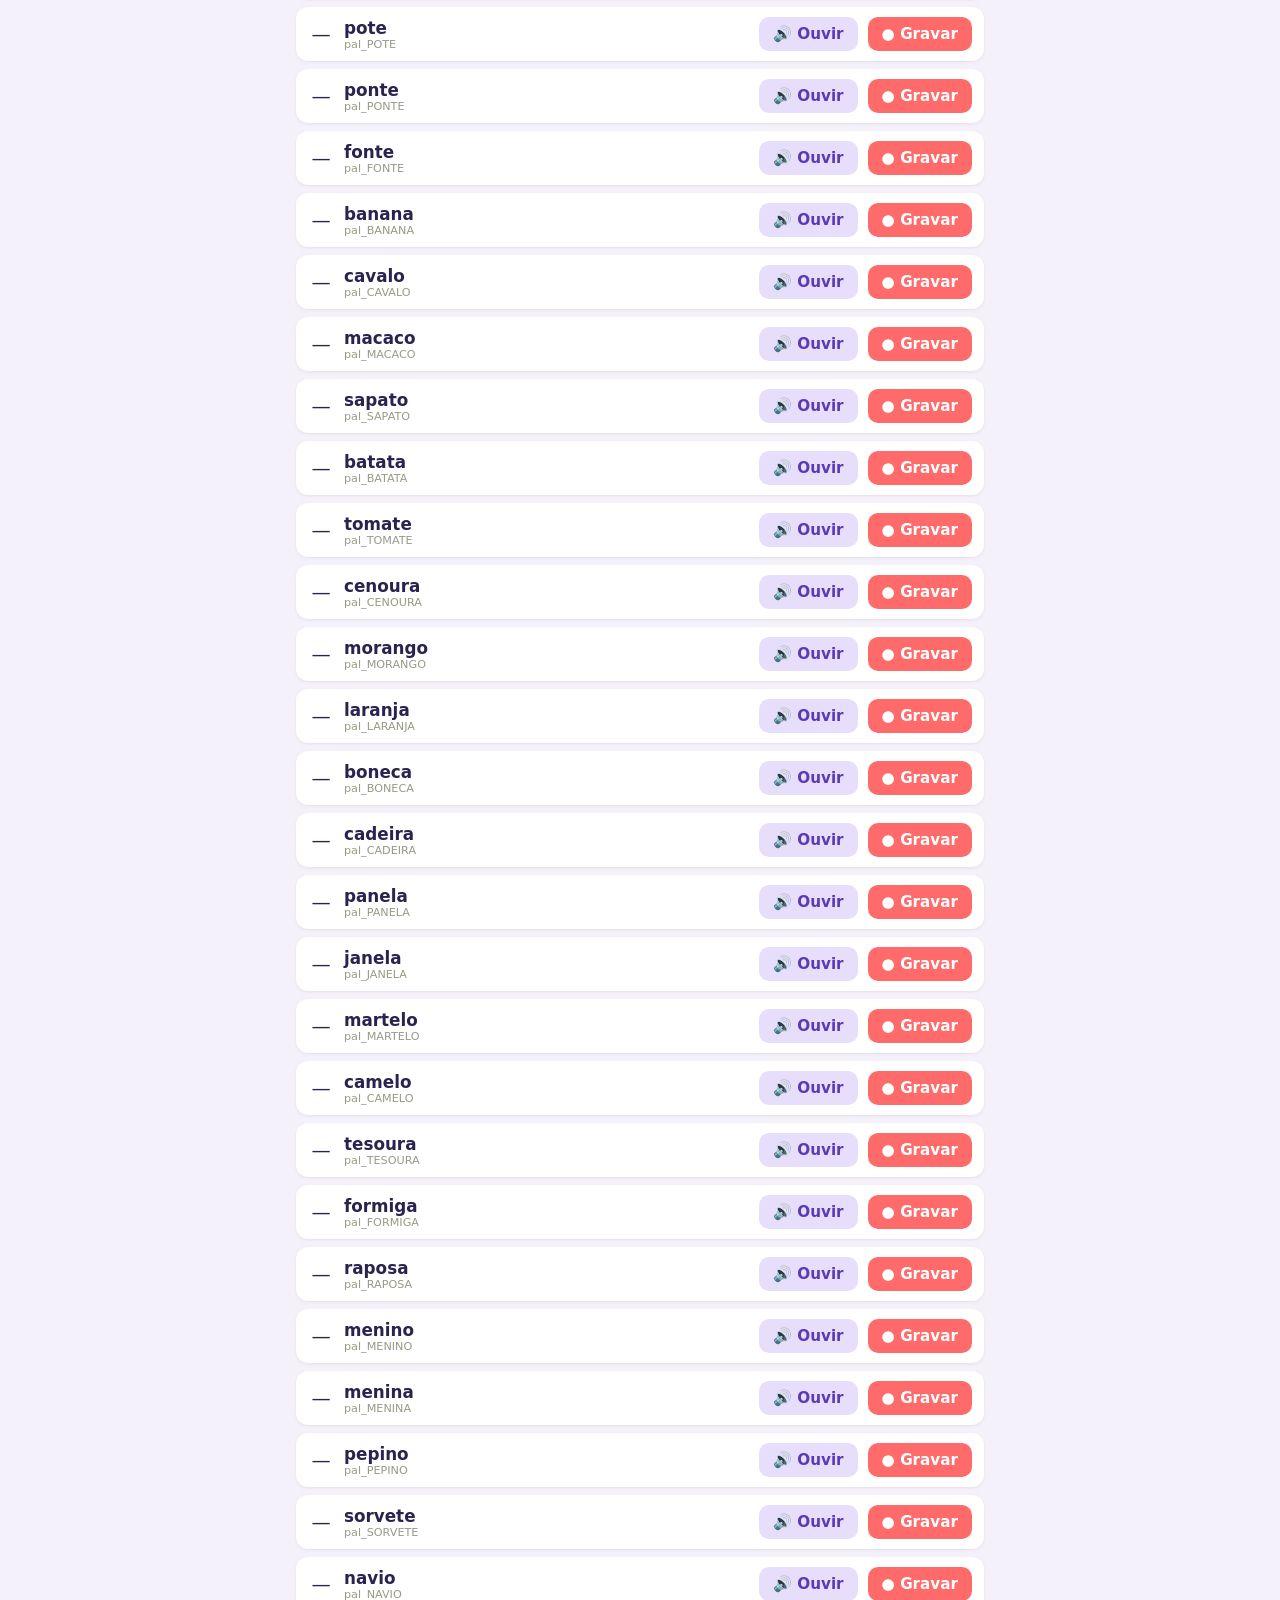
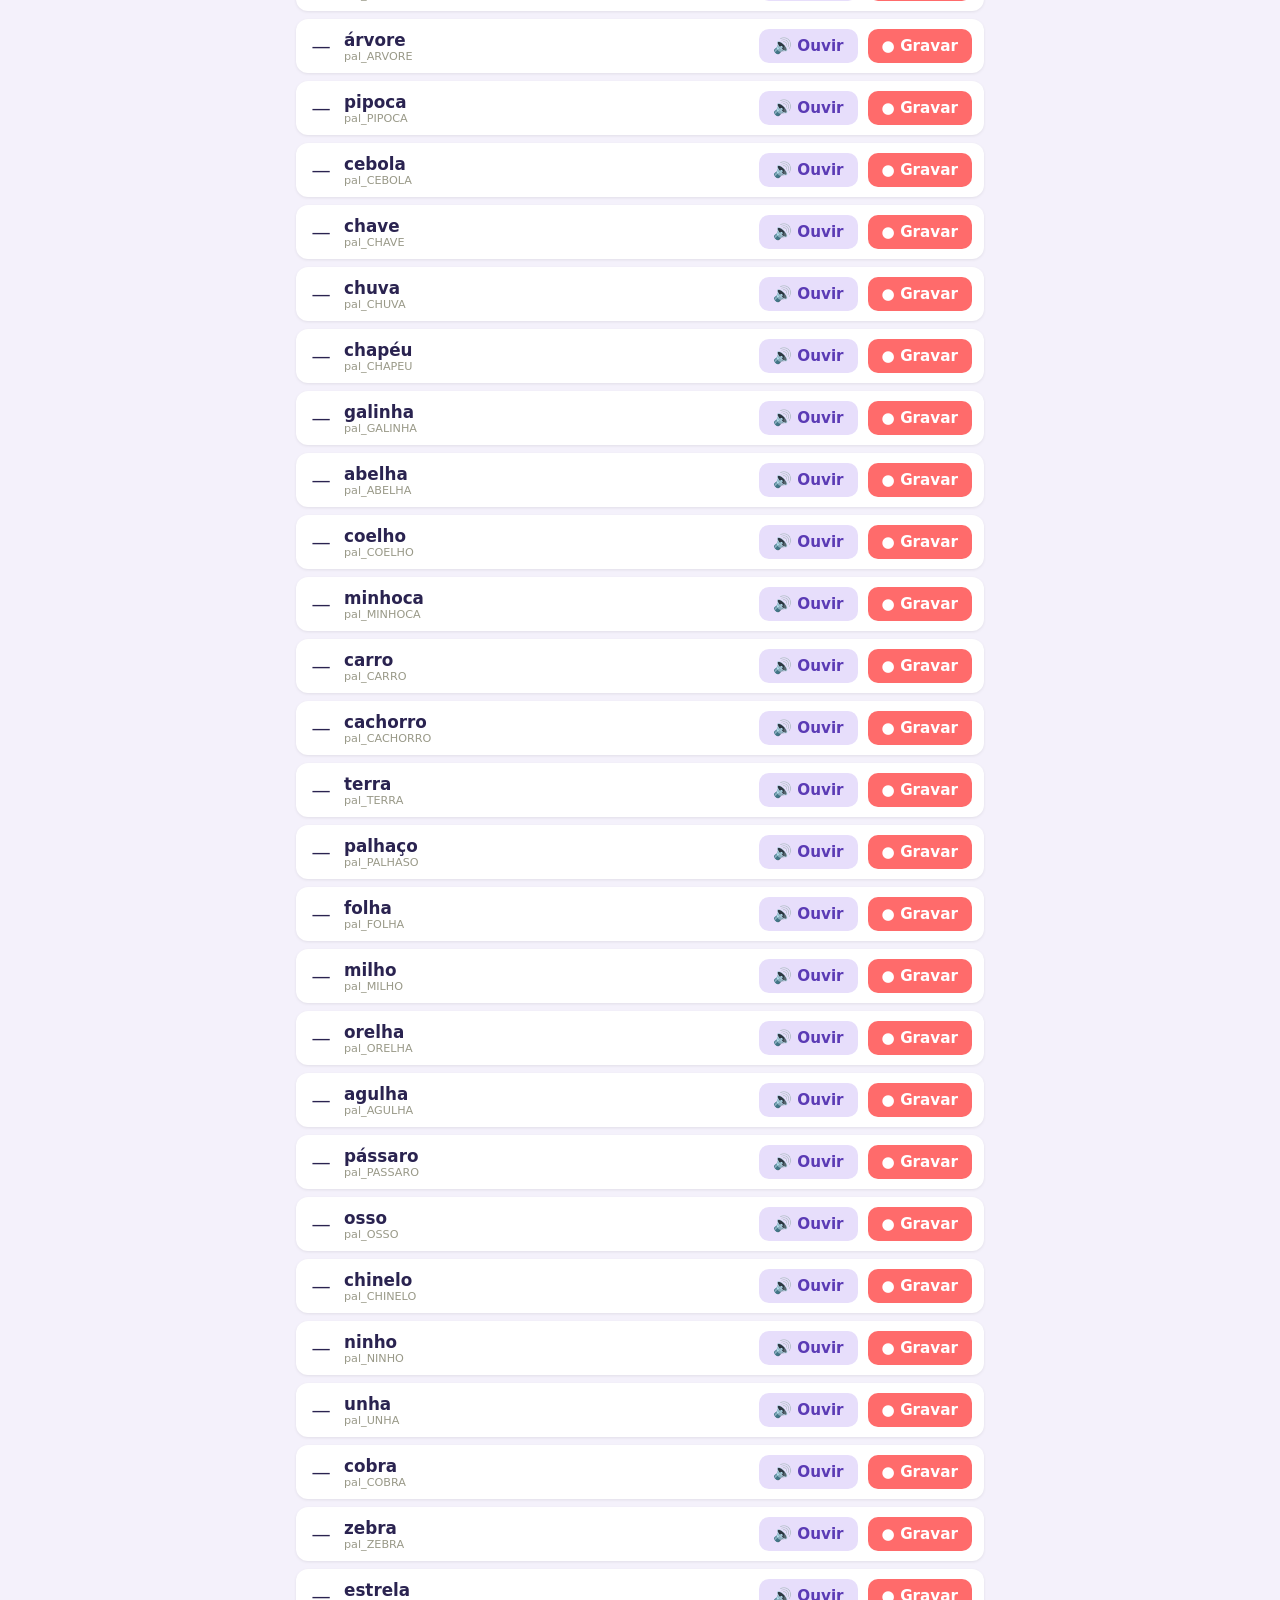
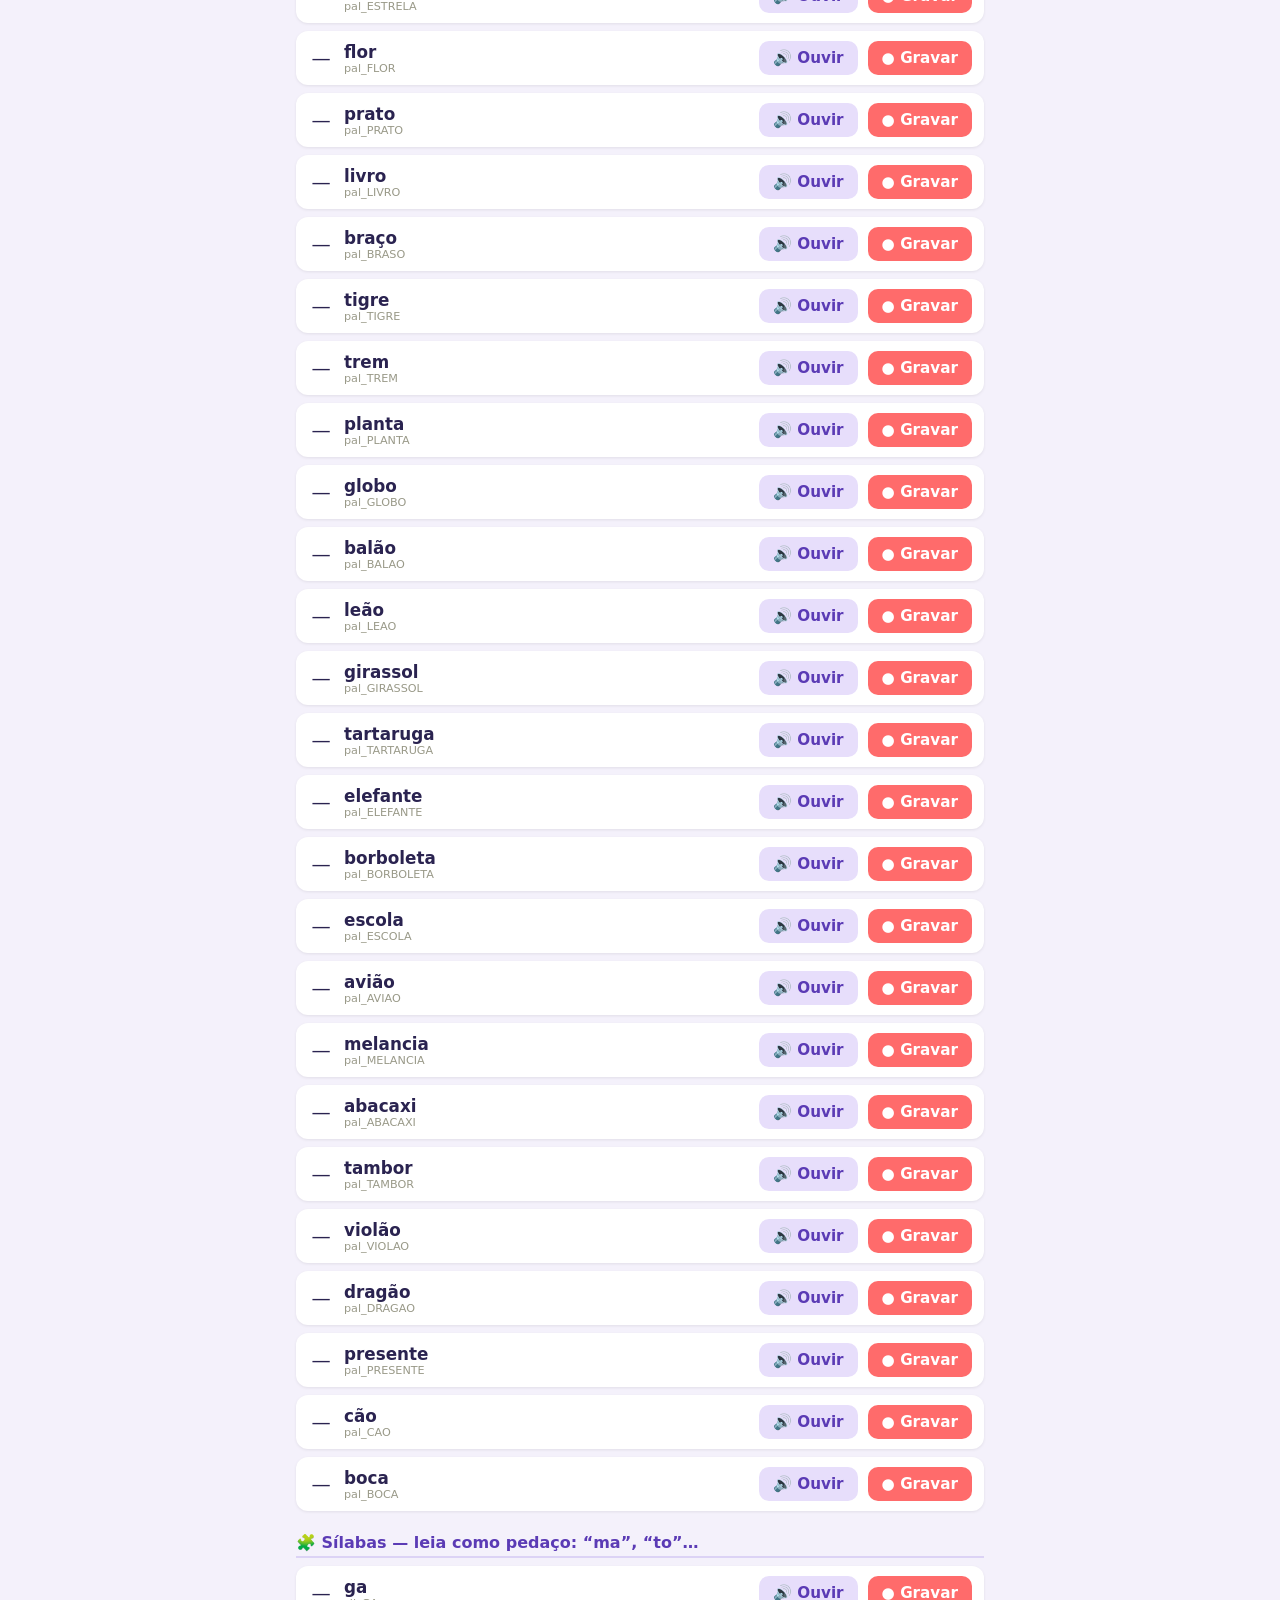
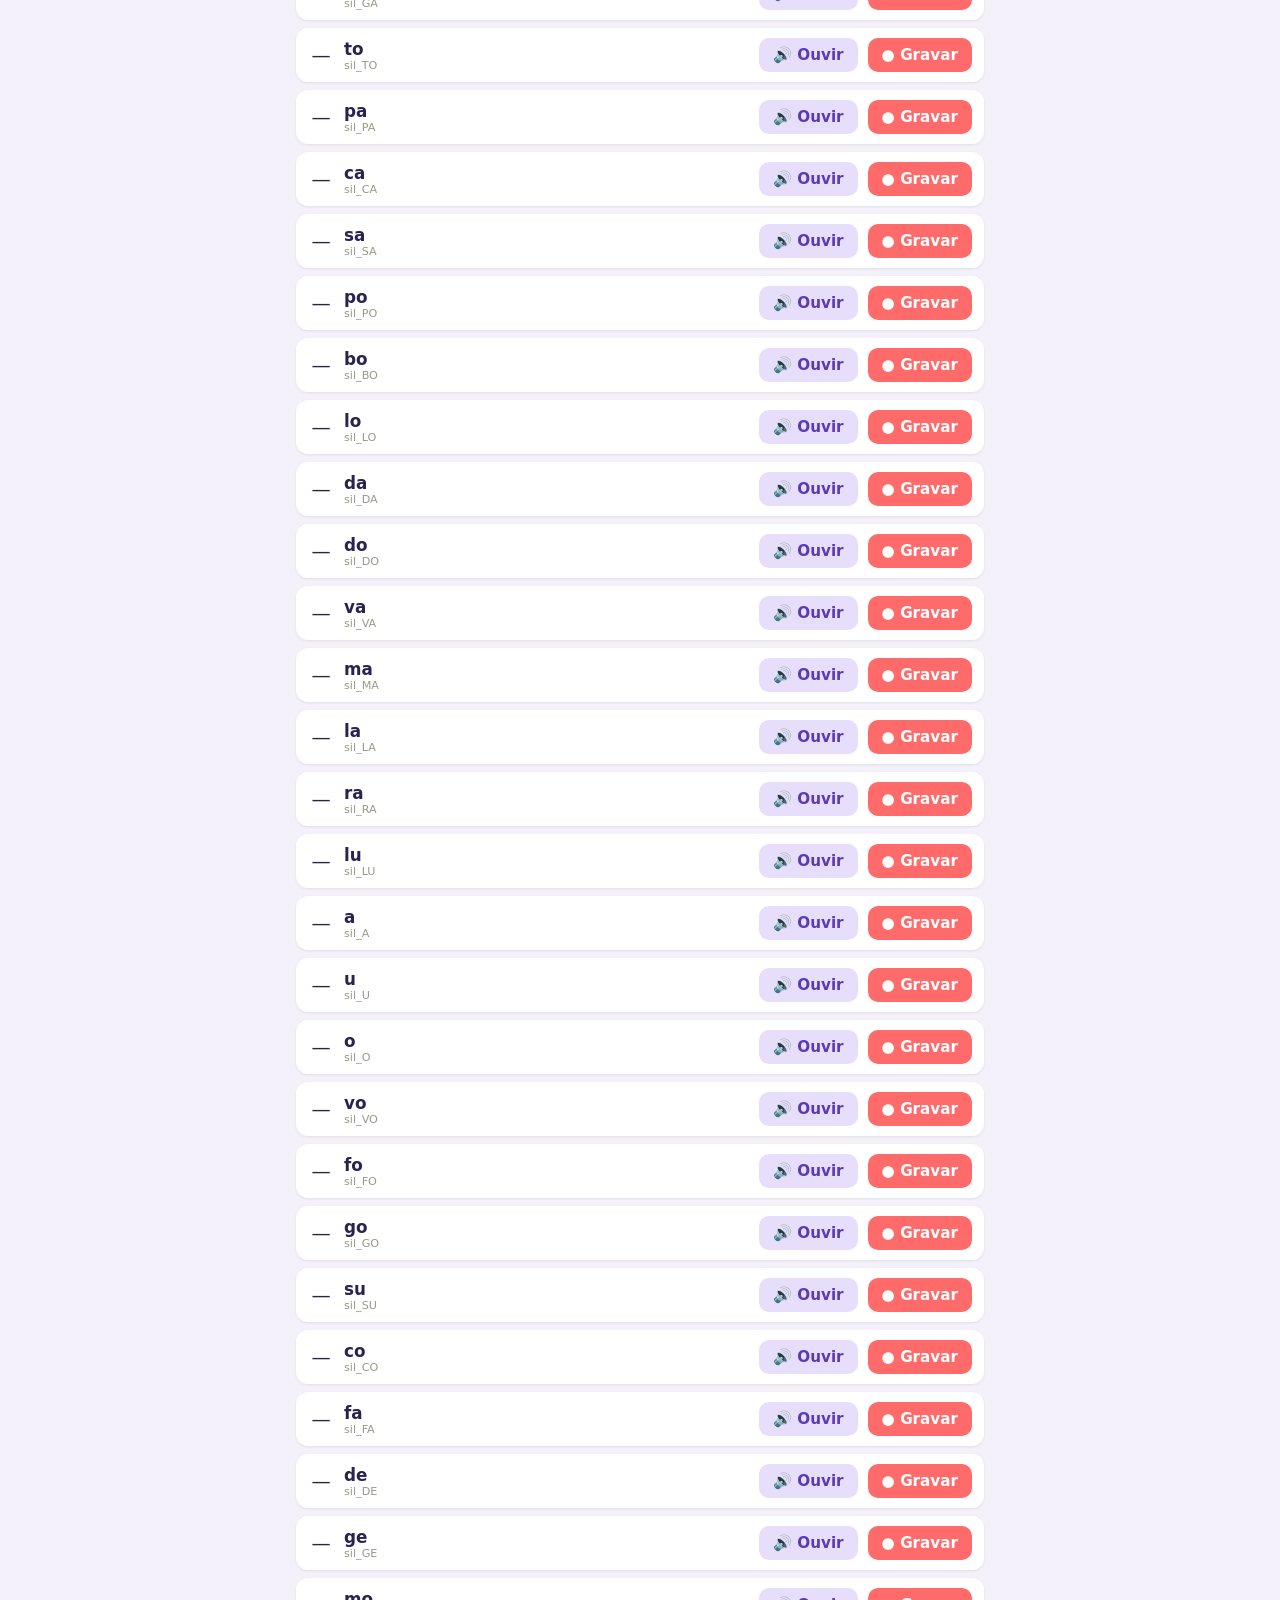
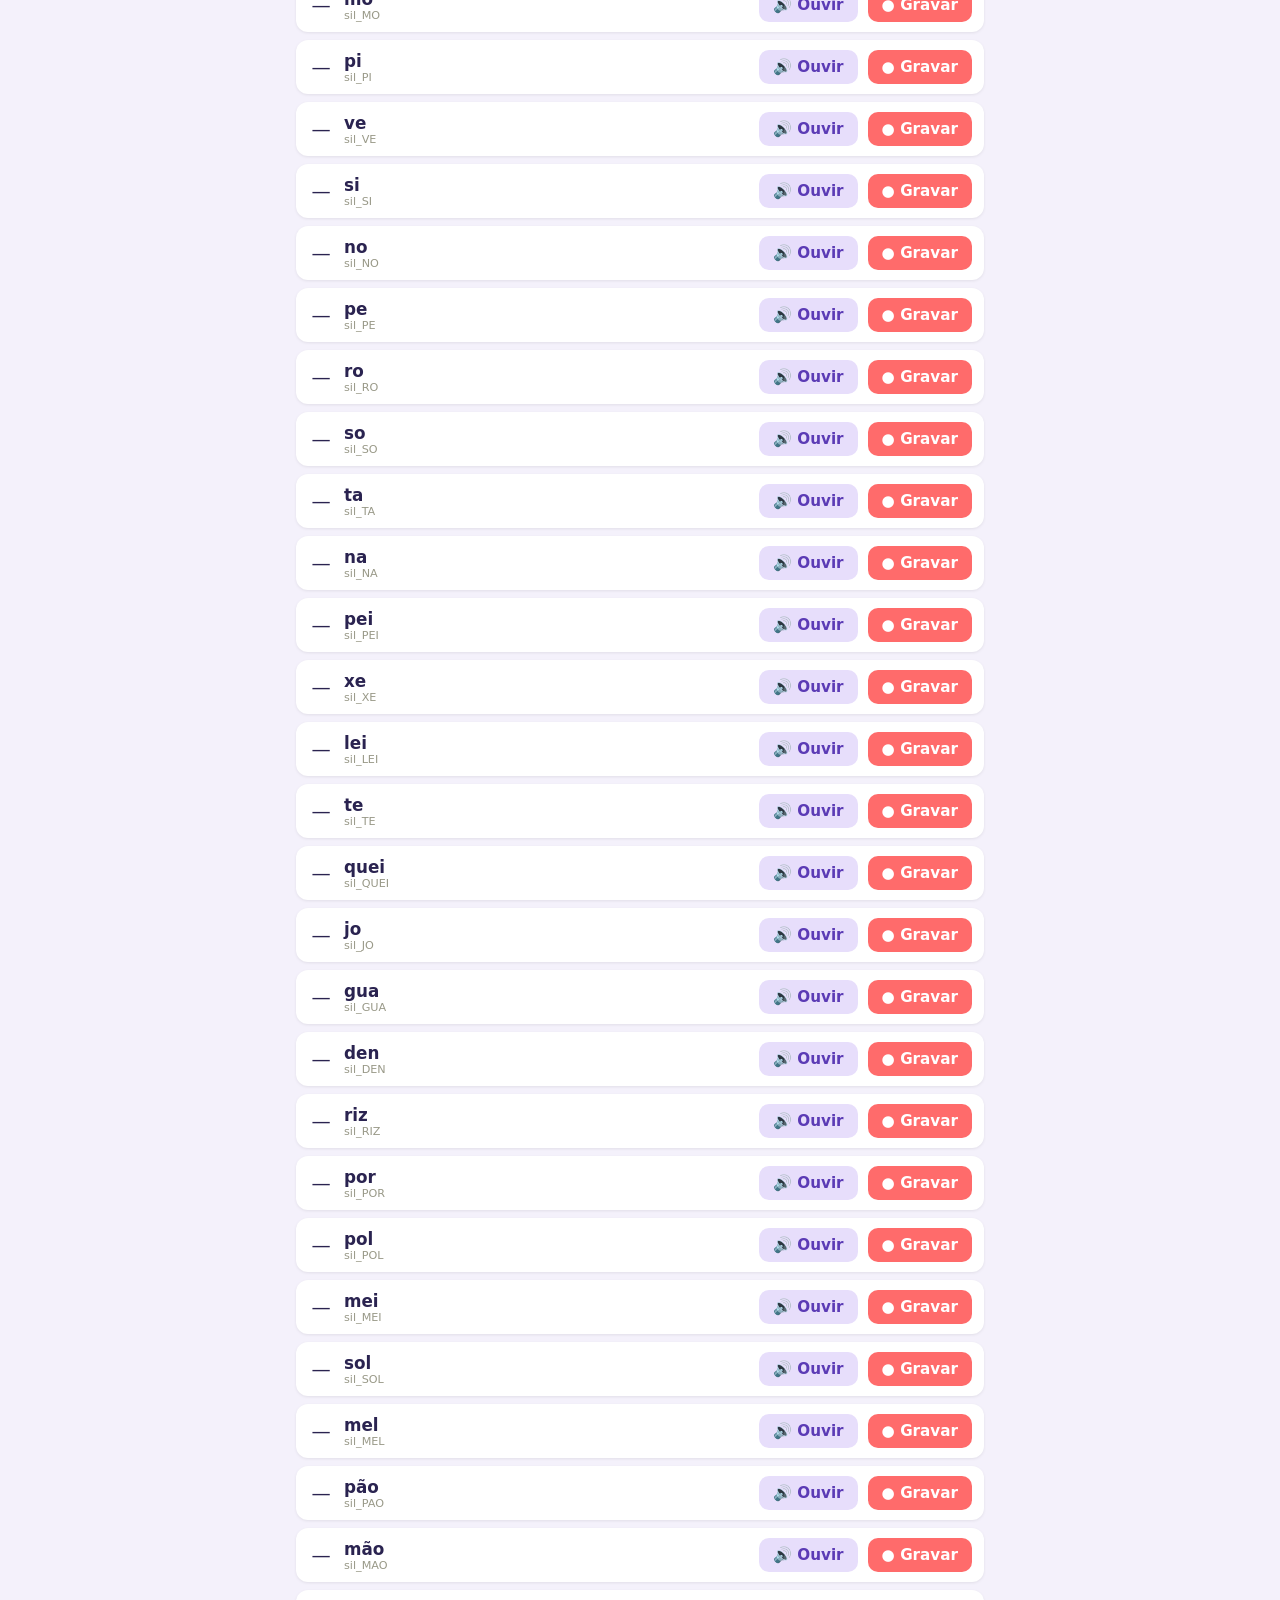
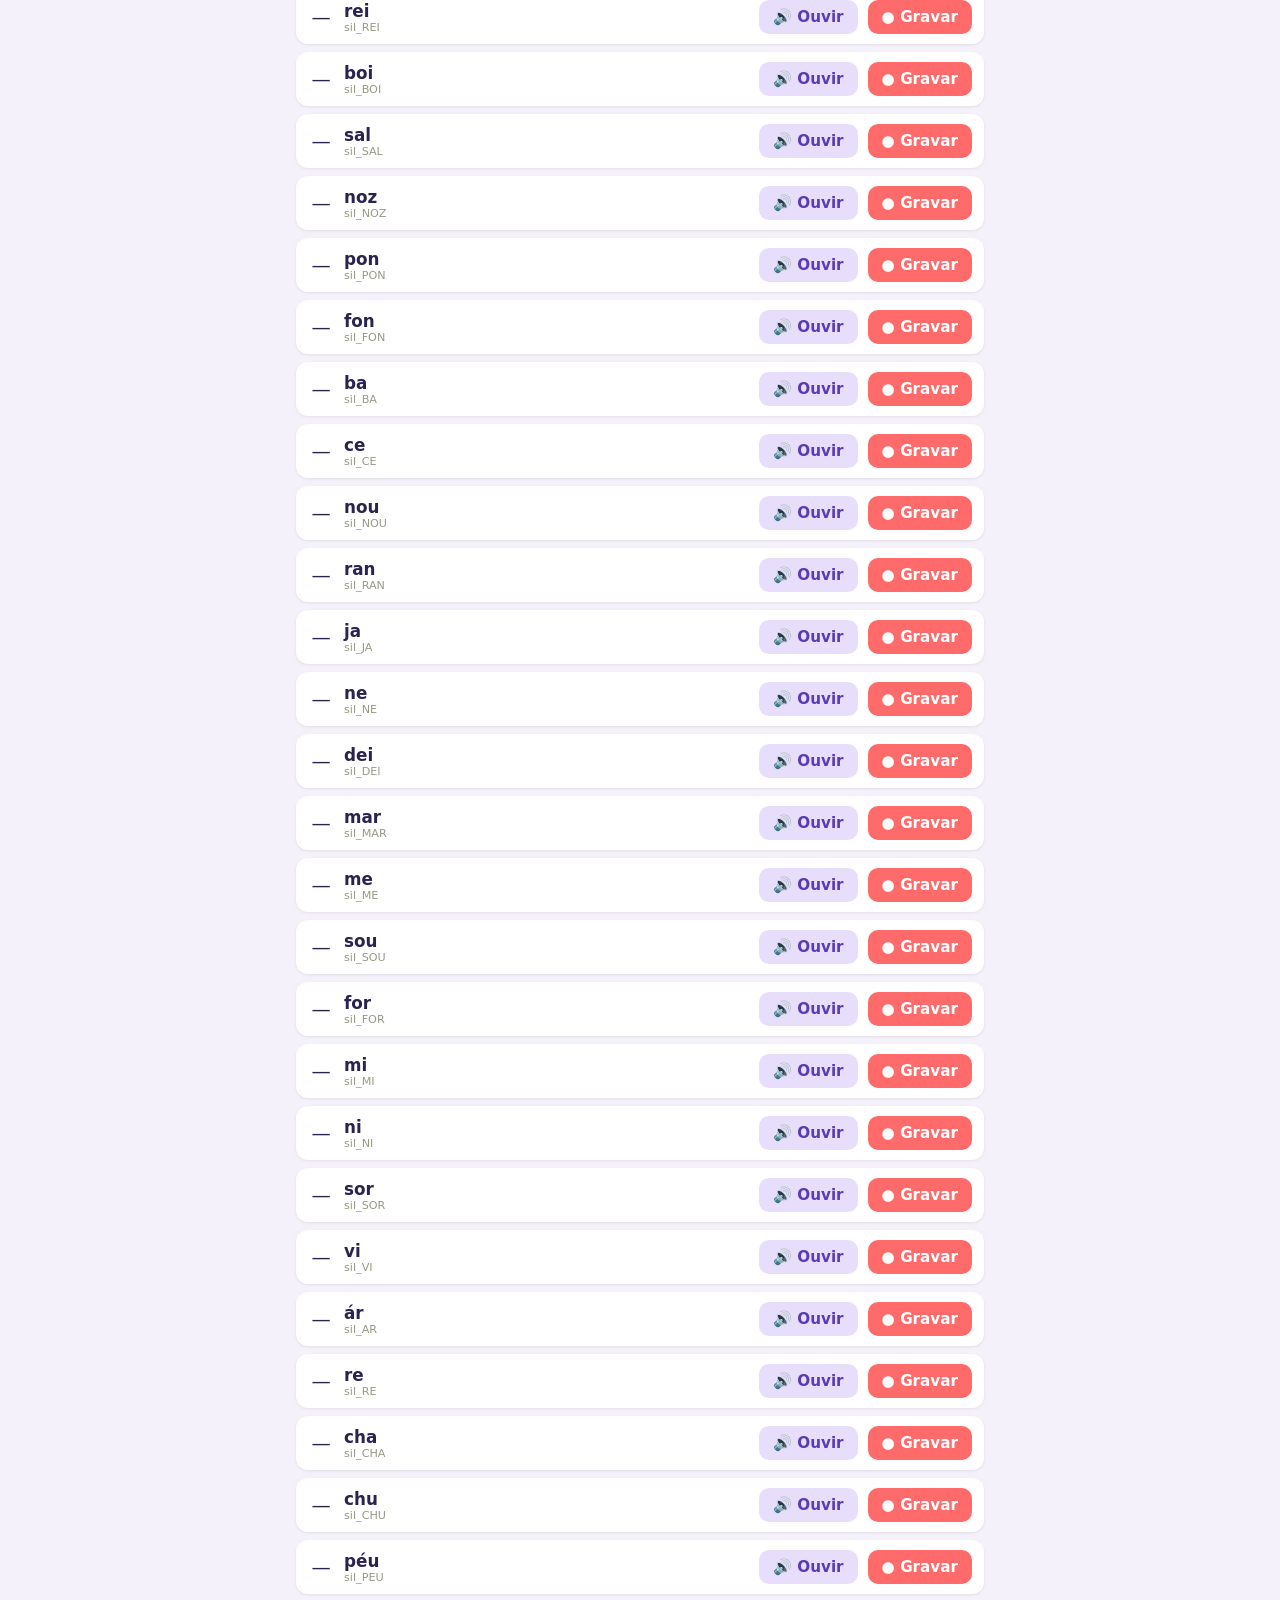
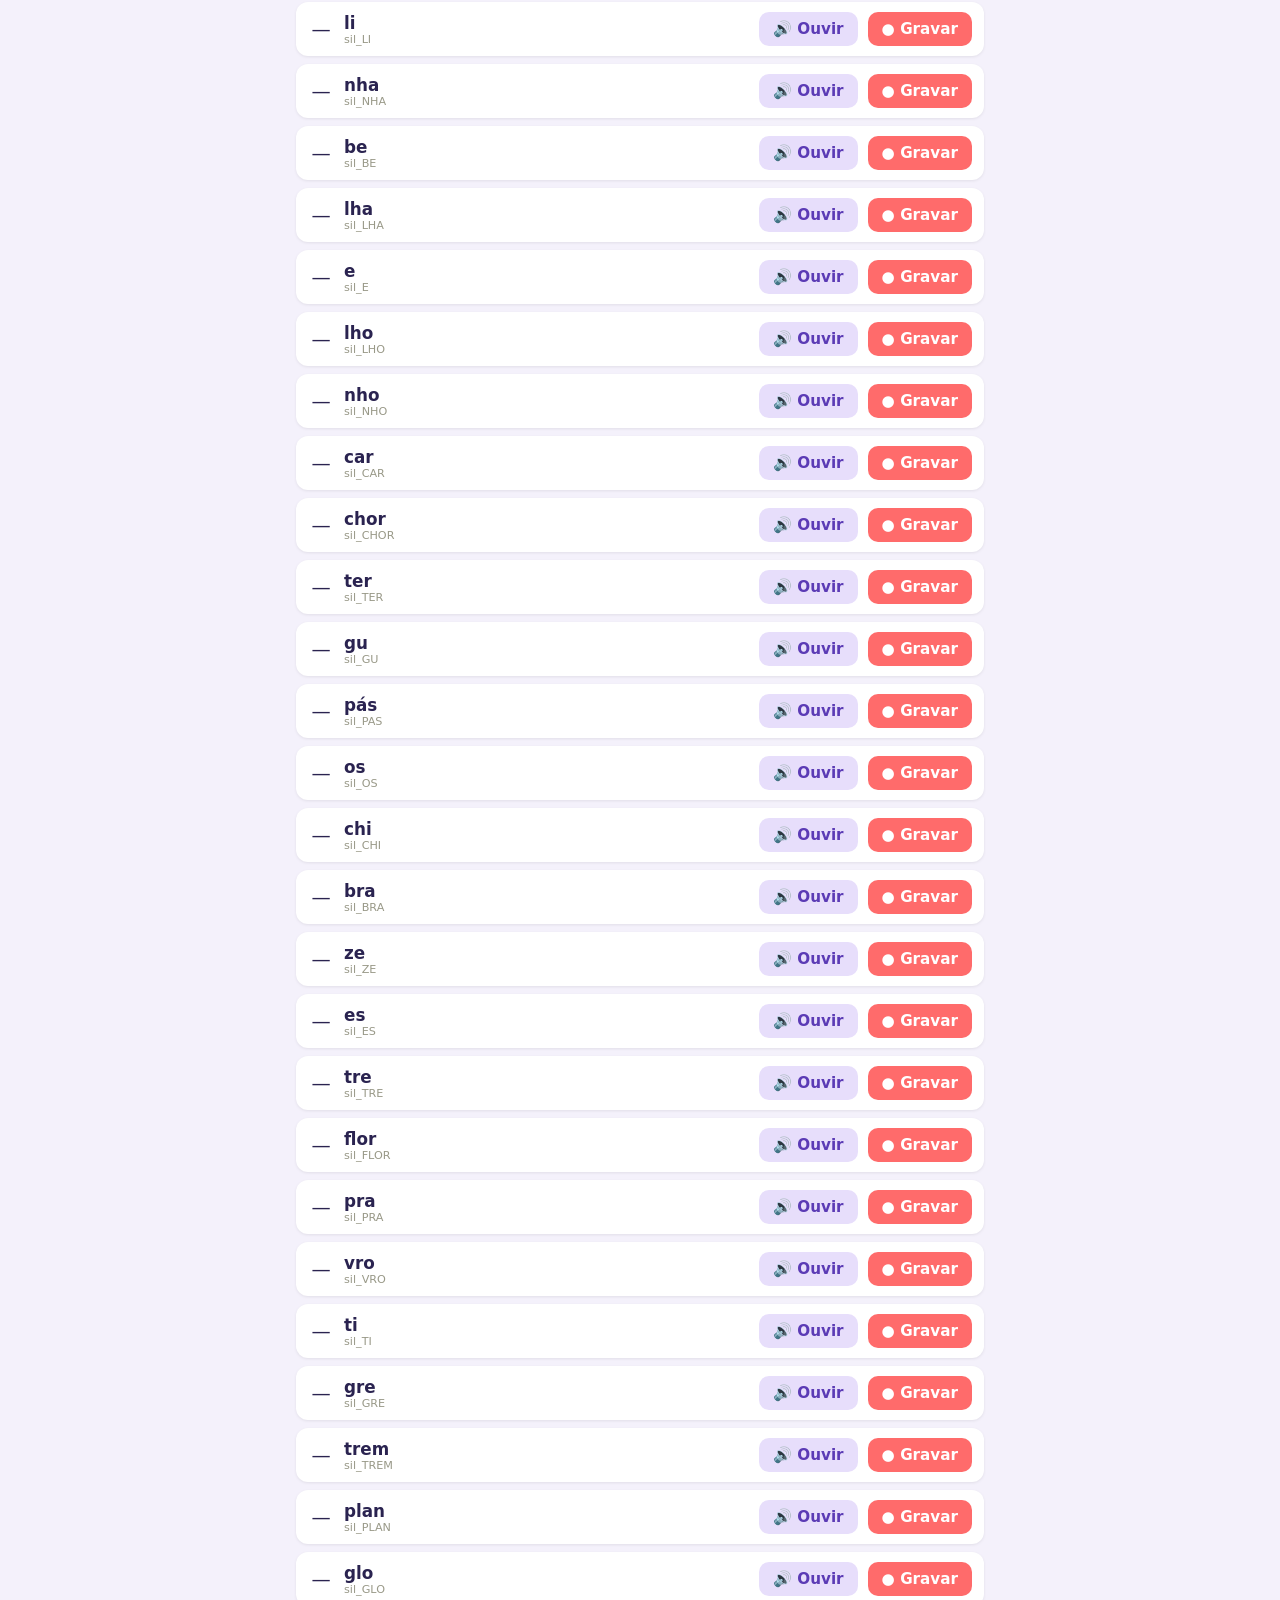
==== commit 053be194: "Corrige os problemas da avaliação dos áudios Grafia e pronúncia: - Palavras com acento e cedilha na " ====
--- a/tools/gravador.html
+++ b/tools/gravador.html
@@ -138,6 +138,23 @@
         e <strong>enviar direto para o GitHub</strong> — sem gravar e sem ZIP.
       </div>
 
+      <details class="painel" id="painel-refazer">
+        <summary>🔁 Refazer áudios com problema</summary>
+        <div class="campos">
+          <small>A avaliação dos áudios encontrou <strong id="refazer-n">0</strong> que
+            precisam ser gerados de novo: palavras que estavam sem acento ou cedilha
+            (pão, palhaço, árvore…), áudios cortados no final e alguns muito baixos
+            ou curtos. Os <strong>sons das letras</strong> você grava com a sua voz,
+            na seção 🔊 lá embaixo.</small>
+          <div class="acoes">
+            <button class="btn-acao" id="btn-refazer">🔁 Marcar para refazer</button>
+          </div>
+          <small>Depois toque em <em>Gerar todas as frases</em> (painel abaixo) e em
+            <em>Enviar para o GitHub</em>.</small>
+          <div class="status-linha" id="refazer-status"></div>
+        </div>
+      </details>
+
       <details class="painel" id="painel-ia">
         <summary>🤖 Gerar com voz de IA (ElevenLabs)</summary>
         <div class="campos">
@@ -152,6 +169,10 @@
           </label>
           <label>Modelo
             <input id="ia-model" type="text" value="eleven_multilingual_v2" />
+          </label>
+          <label style="flex-direction: row; align-items: center; gap: 8px;">
+            <input id="ia-pular-sons" type="checkbox" checked style="width: auto;" />
+            Pular os sons das letras (vou gravar com a minha voz)
           </label>
           <div class="acoes">
             <button class="btn-gerar" id="btn-gerar">✨ Gerar todas as frases</button>
@@ -198,7 +219,7 @@
           { titulo: "🍎 Palavras", dica: "", chaves: [] },
           { titulo: "🧩 Sílabas", dica: "leia como pedaço: “ma”, “to”…", chaves: [] },
           { titulo: "🔤 Nomes das letras", dica: "o nome da letra: “á”, “bê”, “cê”…", chaves: [] },
-          { titulo: "🔊 Sons das letras", dica: "estique o som: “ffff”, “mmm”…", chaves: [] },
+          { titulo: "🔊 Sons das letras", dica: "🎤 grave com a sua voz e estique o som: “ffff”, “mmm”…", chaves: [] },
         ];
         for (const k of Object.keys(FRASES)) {
           if (k.startsWith("pal_")) grupos[1].chaves.push(k);
@@ -223,7 +244,8 @@
         put(chave, blob, ext) {
           return new Promise((res, rej) => {
             const tx = this.db.transaction("clips", "readwrite");
-            tx.objectStore("clips").put({ blob, ext }, chave);
+            // pendente = ainda não foi enviado ao GitHub
+            tx.objectStore("clips").put({ blob, ext, pendente: true }, chave);
             tx.oncomplete = res;
             tx.onerror = () => rej(tx.error);
           });
@@ -234,6 +256,24 @@
             const r = tx.objectStore("clips").get(chave);
             r.onsuccess = () => res(r.result || null);
             r.onerror = () => res(null);
+          });
+        },
+        apagar(chave) {
+          return new Promise((res) => {
+            const tx = this.db.transaction("clips", "readwrite");
+            tx.objectStore("clips").delete(chave);
+            tx.oncomplete = res;
+            tx.onerror = res;
+          });
+        },
+        async marcarEnviado(chave) {
+          const r = await this.get(chave);
+          if (!r) return;
+          await new Promise((res) => {
+            const tx = this.db.transaction("clips", "readwrite");
+            tx.objectStore("clips").put(Object.assign({}, r, { pendente: false }), chave);
+            tx.oncomplete = res;
+            tx.onerror = res;
           });
         },
         todas() {
@@ -319,13 +359,37 @@
       const gravados = new Set();
       let ordemChaves = [];
 
-      function marcarGravado(chave) {
+      function marcarGravado(chave, aviso) {
         gravados.add(chave);
         const item = document.querySelector(`[data-item="${chave}"]`);
         if (item) {
           item.classList.add("gravado");
-          item.querySelector(".status").textContent = "✓";
-        }
+          const st = item.querySelector(".status");
+          st.textContent = aviso ? "⚠️" : "✓";
+          st.title = aviso ? "Ouça: " + aviso : "";
+        }
+      }
+      function desmarcar(chave) {
+        gravados.delete(chave);
+        const item = document.querySelector(`[data-item="${chave}"]`);
+        if (item) {
+          item.classList.remove("gravado");
+          item.querySelector(".status").textContent = "—";
+        }
+      }
+      // Formato mais comum vira o padrão do manifesto; os outros vão em
+      // "formatos" (ex.: sons gravados em webm junto com o resto em mp3).
+      function montarManifesto(extPorChave) {
+        const cont = {};
+        Object.values(extPorChave).forEach((e) => (cont[e] = (cont[e] || 0) + 1));
+        const formato = Object.keys(cont).sort((a, b) => cont[b] - cont[a])[0] || "mp3";
+        const formatos = {};
+        Object.keys(extPorChave).forEach((k) => {
+          if (extPorChave[k] !== formato) formatos[k] = extPorChave[k];
+        });
+        const m = { clips: Object.keys(extPorChave).sort(), formato };
+        if (Object.keys(formatos).length) m.formatos = formatos;
+        return JSON.stringify(m, null, 2) + "\n";
       }
 
       function atualizarProgresso() {
@@ -453,25 +517,21 @@
       }
 
       async function exportar() {
-        const chaves = await DB.todas();
+        const chaves = (await DB.todas()).filter((k) => k in FRASES);
         if (chaves.length === 0) { alert("Nada gravado ainda!"); return; }
         const arquivos = [];
-        let formato = ext;
+        const extPorChave = {};
         for (const chave of chaves) {
           const r = await DB.get(chave);
           if (!r) continue;
-          formato = r.ext || formato;
+          const e = r.ext || "mp3";
+          extPorChave[chave] = e;
           const buf = new Uint8Array(await r.blob.arrayBuffer());
-          arquivos.push({ name: `assets/audio/${chave}.${r.ext || formato}`, data: buf });
-        }
-        const manifest = JSON.stringify(
-          { clips: chaves.slice().sort(), formato },
-          null,
-          2
-        );
+          arquivos.push({ name: `assets/audio/${chave}.${e}`, data: buf });
+        }
         arquivos.push({
           name: "assets/audio/manifest.json",
-          data: new TextEncoder().encode(manifest + "\n"),
+          data: new TextEncoder().encode(montarManifesto(extPorChave)),
         });
         const blob = zip(arquivos);
         const a = document.createElement("a");
@@ -506,7 +566,60 @@
         } catch (e) {}
       }
 
+      // Checagem de qualidade do áudio gerado (mesmos critérios da avaliação):
+      // fala curta demais, volume muito baixo/sussurrado ou corte no final.
+      let ctxAval = null;
+      async function avaliarClipe(blob) {
+        try {
+          ctxAval = ctxAval || new (window.AudioContext || window.webkitAudioContext)();
+          const ab = await blob.arrayBuffer();
+          const buf = await new Promise((res, rej) => ctxAval.decodeAudioData(ab, res, rej));
+          const x = buf.getChannelData(0), sr = buf.sampleRate;
+          const hop = Math.floor(sr * 0.01), win = Math.floor(sr * 0.02);
+          const db = [];
+          for (let i = 0; i + win < x.length; i += hop) {
+            let soma = 0;
+            for (let j = i; j < i + win; j++) soma += x[j] * x[j];
+            db.push(10 * Math.log10(soma / win + 1e-12));
+          }
+          const idx = [];
+          db.forEach((v, i) => { if (v > -40) idx.push(i); });
+          if (!idx.length) return ["vazio"];
+          const fala = (idx[idx.length - 1] - idx[0]) * 0.01 + 0.02;
+          const pico = Math.max(...db);
+          let soma = 0, n = 0;
+          for (let i = idx[0] * hop; i < Math.min(x.length, idx[idx.length - 1] * hop + win); i++) { soma += x[i] * x[i]; n++; }
+          const rms = 10 * Math.log10(soma / n + 1e-12);
+          const nf = Math.floor(sr * 0.03);
+          let e = 0;
+          for (let i = x.length - nf; i < x.length; i++) e += x[i] * x[i];
+          const fim = 10 * Math.log10(e / nf + 1e-12);
+          const problemas = [];
+          if (fala < 0.22) problemas.push("curto");
+          if (rms < -27) problemas.push("baixo");
+          if (fim > pico - 18) problemas.push("cortado");
+          return problemas;
+        } catch (err) {
+          return []; // sem como avaliar neste aparelho: aceita
+        }
+      }
+
+      // Gera um clipe; se a checagem apontar problema, tenta de novo (até 3x)
+      // e fica com a melhor versão. Devolve os problemas que restaram.
       async function gerarUm(chave) {
+        let melhor = null;
+        for (let tentativa = 1; tentativa <= 3; tentativa++) {
+          const blob = await pedirAudio(chave);
+          const problemas = await avaliarClipe(blob);
+          if (!melhor || problemas.length < melhor.problemas.length) melhor = { blob, problemas };
+          if (!problemas.length) break;
+          statusLinha("ia-status", `Refazendo ${chave} (${problemas.join(", ")})…`, "#5b3bb5");
+        }
+        await DB.put(chave, melhor.blob, "mp3");
+        return melhor.problemas;
+      }
+
+      async function pedirAudio(chave) {
         const texto = FRASES[chave];
         const key = $("ia-key").value.trim();
         const voice = $("ia-voice").value.trim();
@@ -536,7 +649,7 @@
         }
         const blob = await resp.blob();
         if (!blob.size) throw new Error("resposta vazia");
-        await DB.put(chave, blob, "mp3");
+        return blob;
       }
 
       let gerando = false;
@@ -550,14 +663,19 @@
         salvarCfgIA();
         gerando = true;
         $("btn-gerar").disabled = true;
-        const pendentes = ordemChaves.filter((k) => !gravados.has(k));
+        const pularSons = $("ia-pular-sons").checked;
+        const pendentes = ordemChaves.filter(
+          (k) => !gravados.has(k) && !(pularSons && k.startsWith("som_"))
+        );
         let feitos = 0, erros = 0;
+        const comAviso = [];
         for (let i = 0; i < pendentes.length; i++) {
           const chave = pendentes[i];
           statusLinha("ia-status", `Gerando ${i + 1}/${pendentes.length}… (${chave})`, "#5b3bb5");
           try {
-            await gerarUm(chave);
-            marcarGravado(chave);
+            const problemas = await gerarUm(chave);
+            if (problemas.length) comAviso.push(chave + " (" + problemas.join(", ") + ")");
+            marcarGravado(chave, problemas.join(", "));
             atualizarProgresso();
             feitos++;
             erros = 0;
@@ -578,9 +696,12 @@
         }
         gerando = false;
         $("btn-gerar").disabled = false;
-        const faltam = ordemChaves.filter((k) => !gravados.has(k)).length;
-        if (feitos && faltam === 0) statusLinha("ia-status", `✅ Pronto! ${feitos} áudios gerados.`, "#2b8a3e");
-        else if (feitos) statusLinha("ia-status", `Gerados ${feitos}. Faltam ${faltam}. Toque de novo para continuar.`, "#2b8a3e");
+        const faltam = ordemChaves.filter(
+          (k) => !gravados.has(k) && !(pularSons && k.startsWith("som_"))
+        ).length;
+        const aviso = comAviso.length ? " Ouça os marcados com ⚠️: " + comAviso.join("; ") : "";
+        if (feitos && faltam === 0) statusLinha("ia-status", `✅ Pronto! ${feitos} áudios gerados.` + aviso, "#2b8a3e");
+        else if (feitos) statusLinha("ia-status", `Gerados ${feitos}. Faltam ${faltam}. Toque de novo para continuar.` + aviso, "#2b8a3e");
       }
       $("btn-gerar").onclick = gerarTodas;
 
@@ -634,8 +755,13 @@
         if (enviando) return;
         const g = cfgGH();
         if (!g.token) { statusLinha("gh-status", "Informe o token do GitHub.", "#c92a2a"); return; }
-        const chaves = await DB.todas();
-        if (!chaves.length) { statusLinha("gh-status", "Nenhum áudio para enviar ainda.", "#c92a2a"); return; }
+        const chaves = [];
+        for (const k of await DB.todas()) {
+          if (!(k in FRASES)) continue;
+          const r = await DB.get(k);
+          if (r && r.pendente) chaves.push(k);
+        }
+        if (!chaves.length) { statusLinha("gh-status", "Nada novo para enviar (tudo já está no repositório).", "#2b8a3e"); return; }
         salvarCfgGH();
         enviando = true;
         $("btn-push").disabled = true;
@@ -644,26 +770,41 @@
           const ref = await gh(g, "/git/ref/heads/" + g.branch);
           const baseSha = ref.object.sha;
           const baseCommit = await gh(g, "/git/commits/" + baseSha);
+          // Manifesto atual do repositório (para mesclar, não substituir).
+          let atual = { clips: [], formato: "mp3", formatos: {} };
+          try {
+            const c = await gh(g, "/contents/assets/audio/manifest.json?ref=" + encodeURIComponent(g.branch));
+            atual = Object.assign(atual, JSON.parse(decodeURIComponent(escape(atob(c.content.replace(/\n/g, ""))))));
+          } catch (e) { /* sem manifesto ainda */ }
+          const extPorChave = {};
+          (atual.clips || []).forEach((k) => {
+            if (k in FRASES) extPorChave[k] = (atual.formatos || {})[k] || atual.formato || "mp3";
+          });
           const tree = [];
-          let formato = "mp3";
           for (let i = 0; i < chaves.length; i++) {
             const chave = chaves[i];
             const rec = await DB.get(chave);
             if (!rec) continue;
-            formato = rec.ext || formato;
+            const e = rec.ext || "mp3";
             statusLinha("gh-status", `Enviando ${i + 1}/${chaves.length}… (${chave})`, "#5b3bb5");
             const b64 = await blobParaB64(rec.blob);
             const blob = await gh(g, "/git/blobs", { method: "POST", body: JSON.stringify({ content: b64, encoding: "base64" }) });
-            tree.push({ path: "assets/audio/" + chave + "." + (rec.ext || formato), mode: "100644", type: "blob", sha: blob.sha });
+            tree.push({ path: "assets/audio/" + chave + "." + e, mode: "100644", type: "blob", sha: blob.sha });
+            // Mudou de formato (ex.: som gravado em webm): apaga o arquivo antigo.
+            if (extPorChave[chave] && extPorChave[chave] !== e) {
+              tree.push({ path: "assets/audio/" + chave + "." + extPorChave[chave], mode: "100644", type: "blob", sha: null });
+            }
+            extPorChave[chave] = e;
           }
-          const manifest = JSON.stringify({ clips: chaves.slice().sort(), formato }, null, 2) + "\n";
+          const manifest = montarManifesto(extPorChave);
           const mblob = await gh(g, "/git/blobs", { method: "POST", body: JSON.stringify({ content: textoParaB64(manifest), encoding: "base64" }) });
           tree.push({ path: "assets/audio/manifest.json", mode: "100644", type: "blob", sha: mblob.sha });
           statusLinha("gh-status", "Montando o commit…", "#5b3bb5");
           const novaTree = await gh(g, "/git/trees", { method: "POST", body: JSON.stringify({ base_tree: baseCommit.tree.sha, tree }) });
           const novoCommit = await gh(g, "/git/commits", { method: "POST", body: JSON.stringify({ message: "Adiciona áudios da voz (gerados no celular)", tree: novaTree.sha, parents: [baseSha] }) });
           await gh(g, "/git/refs/heads/" + g.branch, { method: "PATCH", body: JSON.stringify({ sha: novoCommit.sha }) });
-          statusLinha("gh-status", "✅ Enviado! Em 1-2 min o jogo republica com a voz nova.", "#2b8a3e");
+          for (const k of chaves) await DB.marcarEnviado(k);
+          statusLinha("gh-status", `✅ Enviado! ${chaves.length} áudio(s). Em 1-2 min o jogo republica com a voz nova.`, "#2b8a3e");
         } catch (e) {
           statusLinha("gh-status", "Erro: " + e.message, "#c92a2a");
         }
@@ -671,15 +812,46 @@
         $("btn-push").disabled = false;
       }
       $("btn-push").onclick = enviarGitHub;
+
+      // ============ Refazer áudios com problema ============
+      // Avaliação de out/2026: palavras sem acento/cedilha, áudios cortados no
+      // final e áudios baixos ou curtos demais. (Os sons das letras são
+      // regravados com voz humana, pela lista.)
+      const REFAZER = [
+        "pal_SOFA", "pal_AGUA", "pal_PAO", "pal_MAO", "pal_ARVORE", "pal_CHAPEU",
+        "pal_PASSARO", "pal_BALAO", "pal_LEAO", "pal_AVIAO", "pal_VIOLAO",
+        "pal_DRAGAO", "pal_CAO",
+        "sil_PAO", "sil_MAO", "sil_AO", "sil_LAO", "sil_GAO", "sil_PEU",
+        "qual_rima", "pal_PORCO", "sil_RE", "sil_CHU", "sil_VRO", "letra_T", "letra_Z",
+        "pal_RATO", "pal_SUCO", "pal_ZEBRA", "sil_MEI", "sil_NHA", "sil_ES",
+        "sil_E", "sil_U", "sil_AR", "sil_PAS", "sil_ZE",
+      ];
+      async function refazer() {
+        let n = 0;
+        for (const k of await DB.todas()) {
+          // Apaga os da lista e os que o jogo não usa mais (ex.: pal_PALHACO).
+          if (REFAZER.includes(k) || !(k in FRASES)) {
+            await DB.apagar(k);
+            desmarcar(k);
+            n++;
+          }
+        }
+        atualizarProgresso();
+        const faltam = ordemChaves.filter((k) => !gravados.has(k) && !k.startsWith("som_")).length;
+        statusLinha("refazer-status", `${n} marcados. Agora são ${faltam} para gerar no painel abaixo.`, "#2b8a3e");
+        $("painel-ia").open = true;
+      }
+      $("btn-refazer").onclick = refazer;
 
       // ============ Início ============
       (async () => {
         montarLista();
         carregarCfgIA();
         carregarCfgGH();
+        $("refazer-n").textContent = REFAZER.length + 2; // +2: palhaço e braço (arquivos novos)
         await DB.abrir();
-        const jaGravados = await DB.todas();
-        jaGravados.forEach(marcarGravado);
+        const jaGravados = (await DB.todas()).filter((k) => k in FRASES);
+        jaGravados.forEach((k) => marcarGravado(k));
         atualizarProgresso();
       })();
     </script>
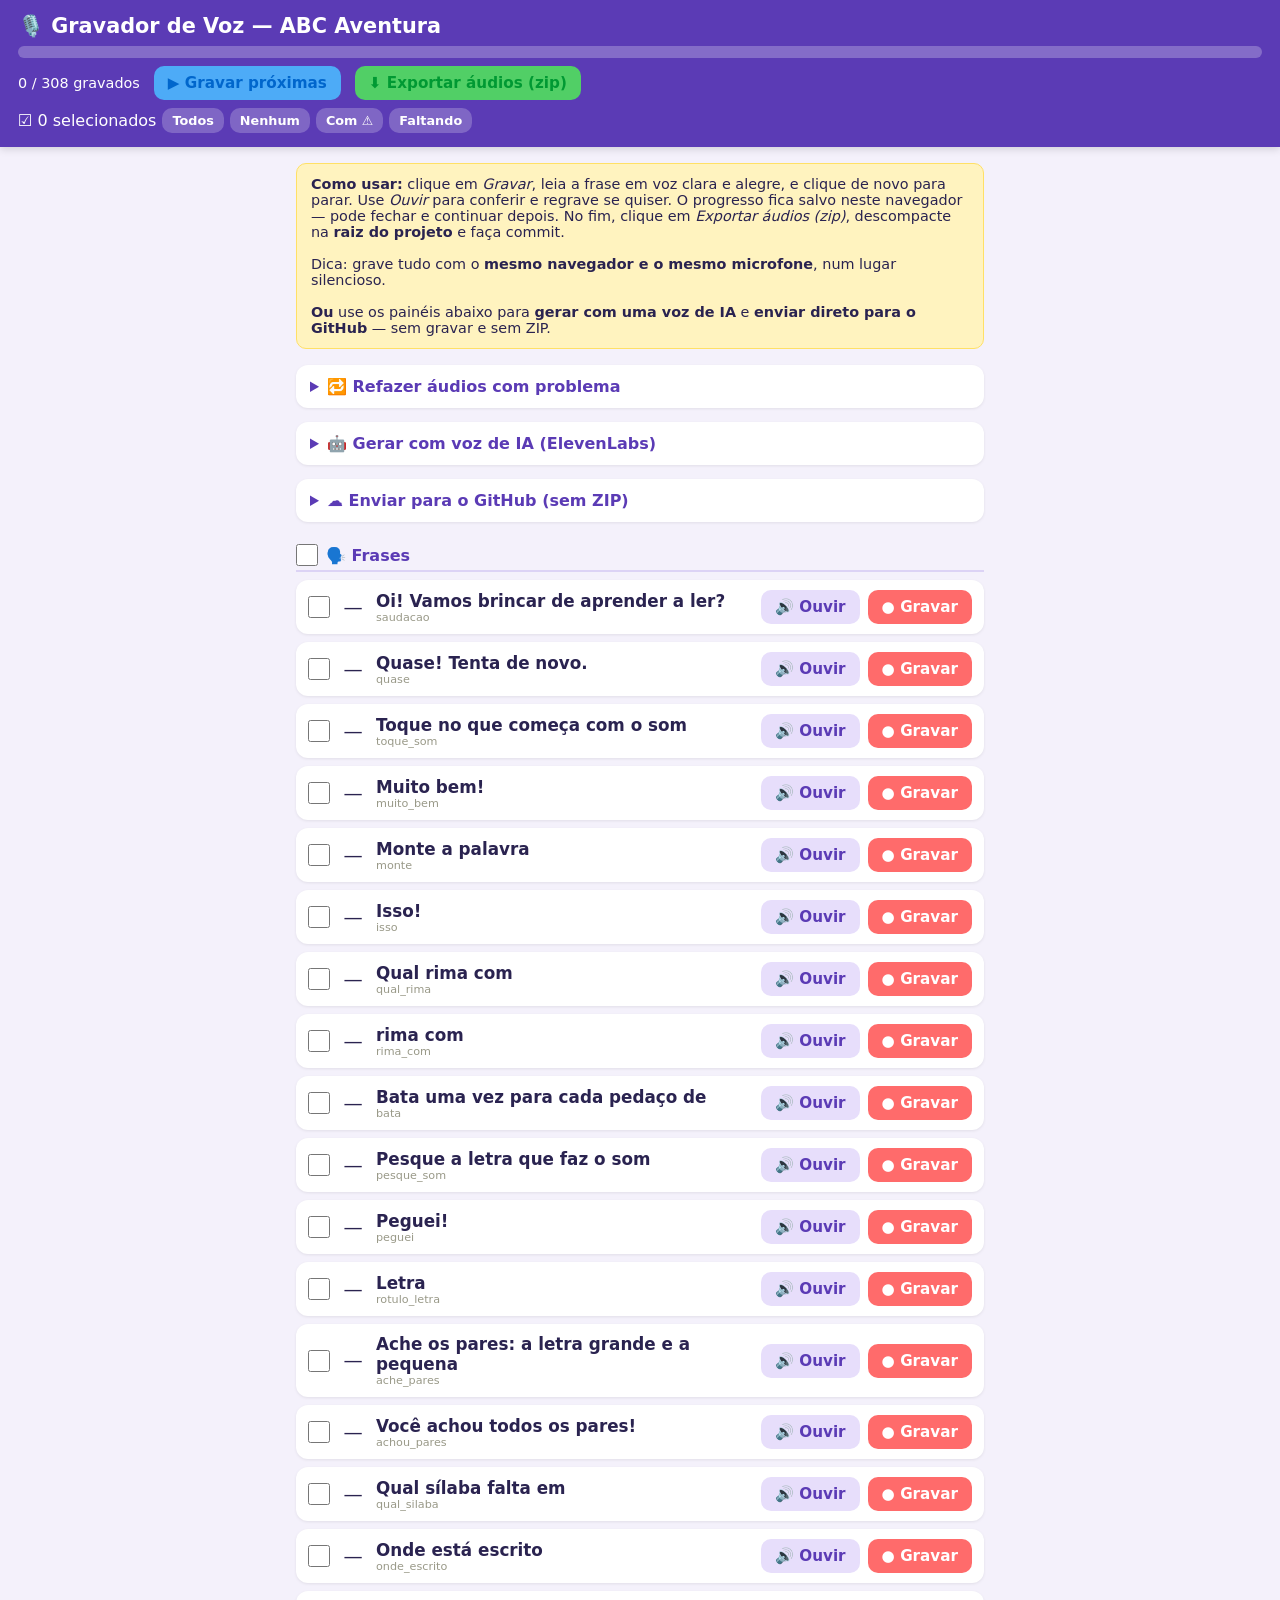
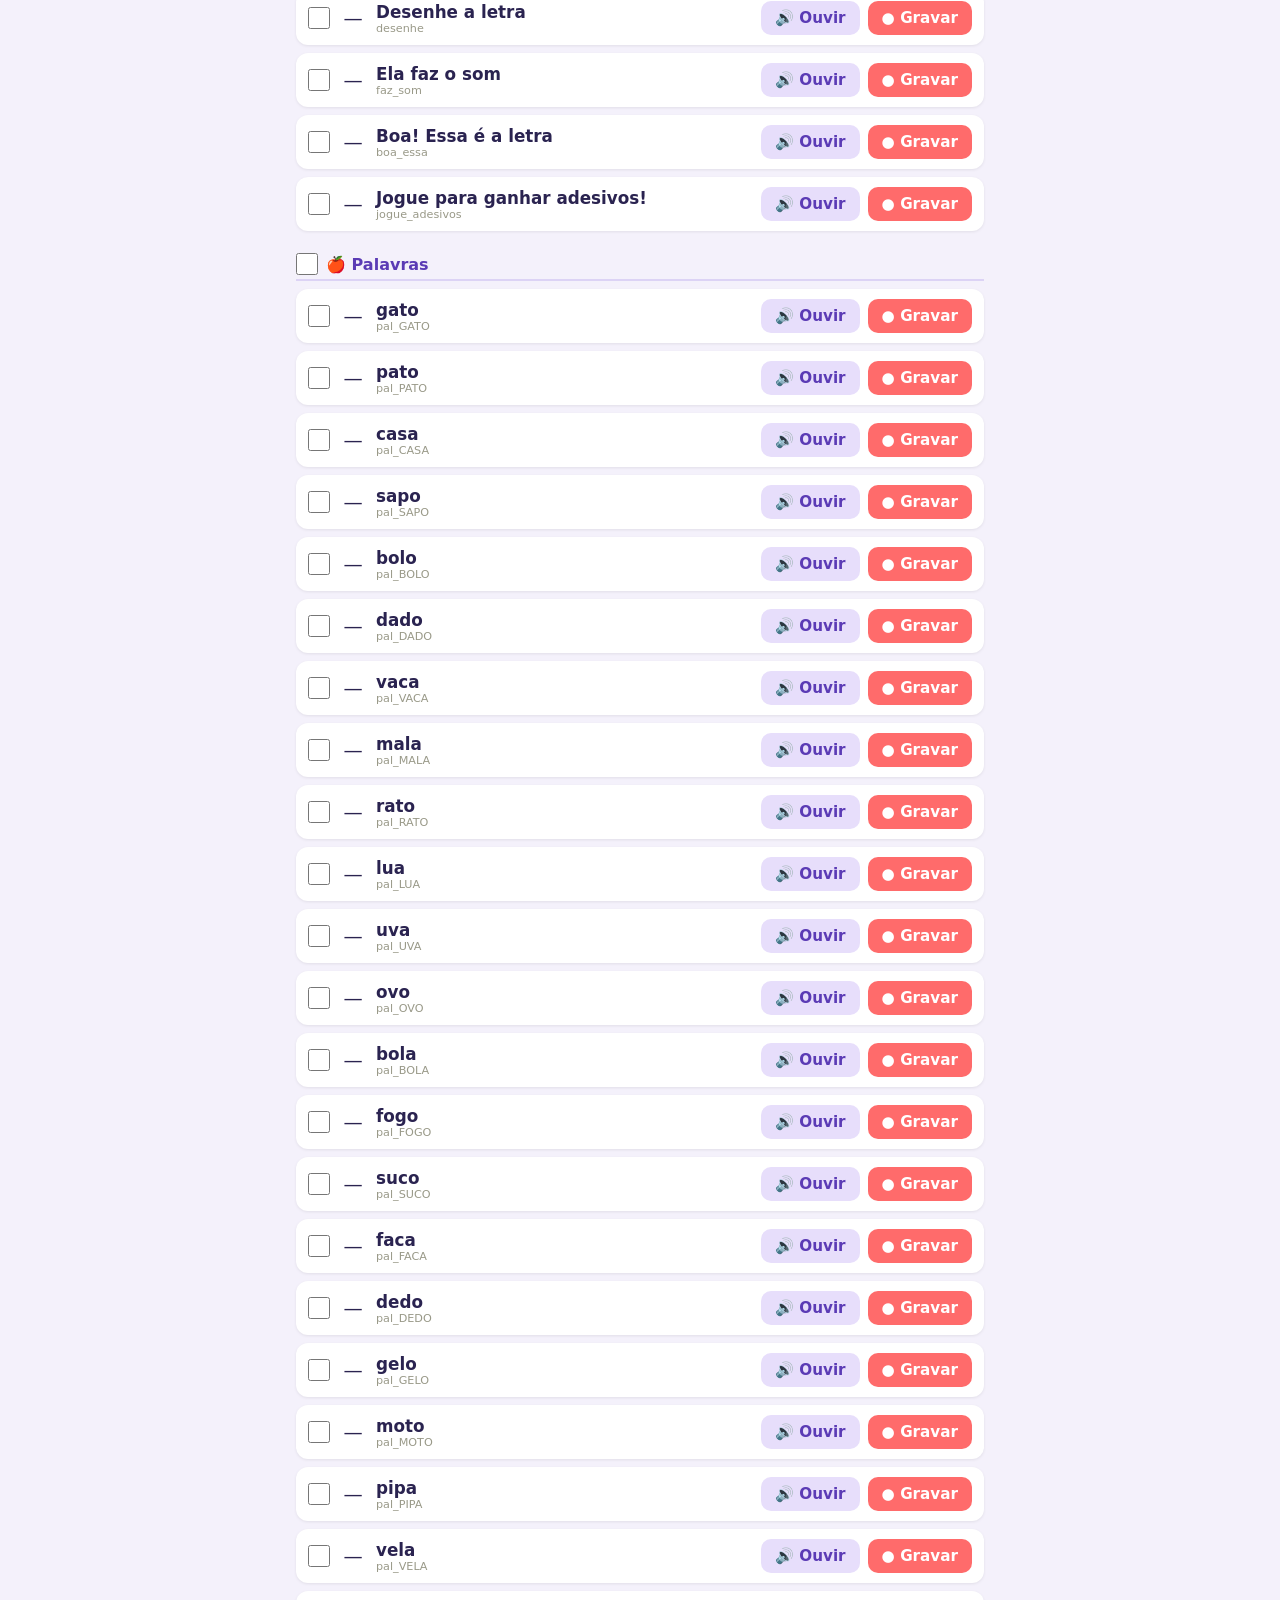
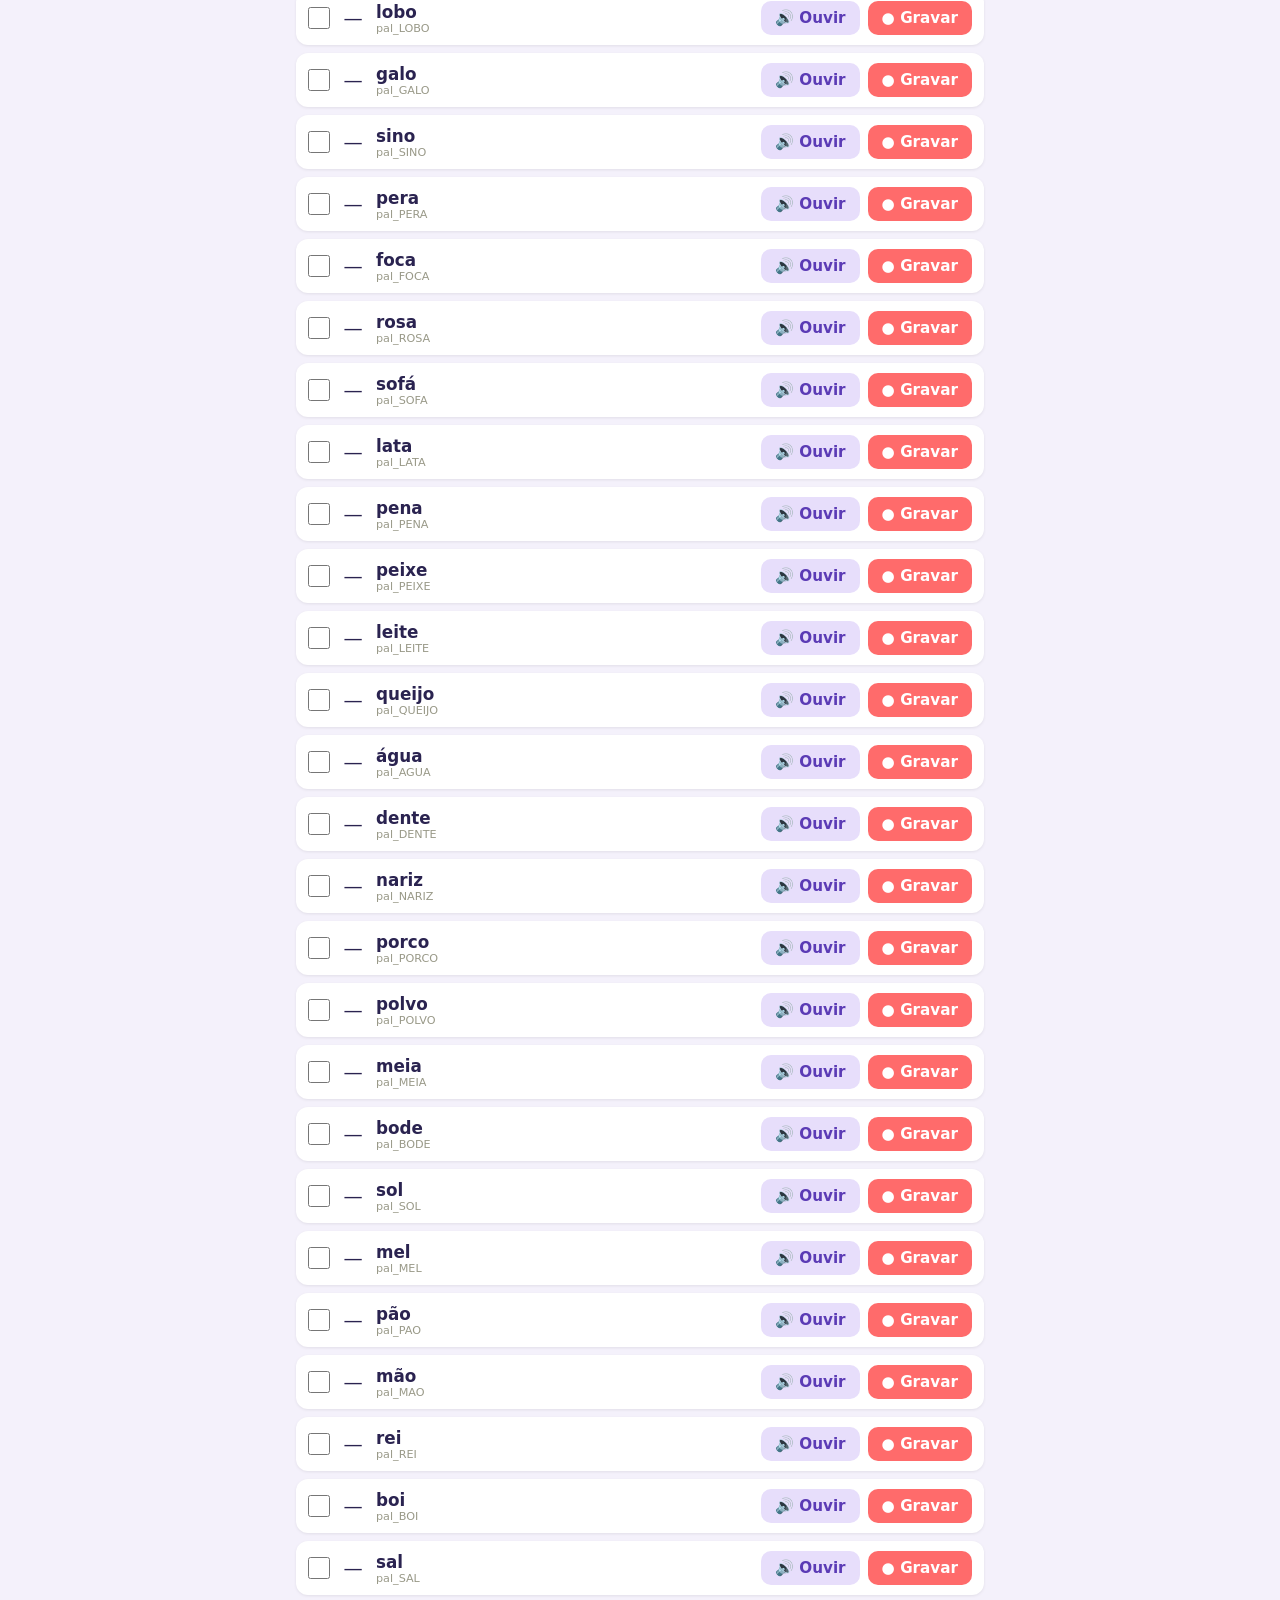
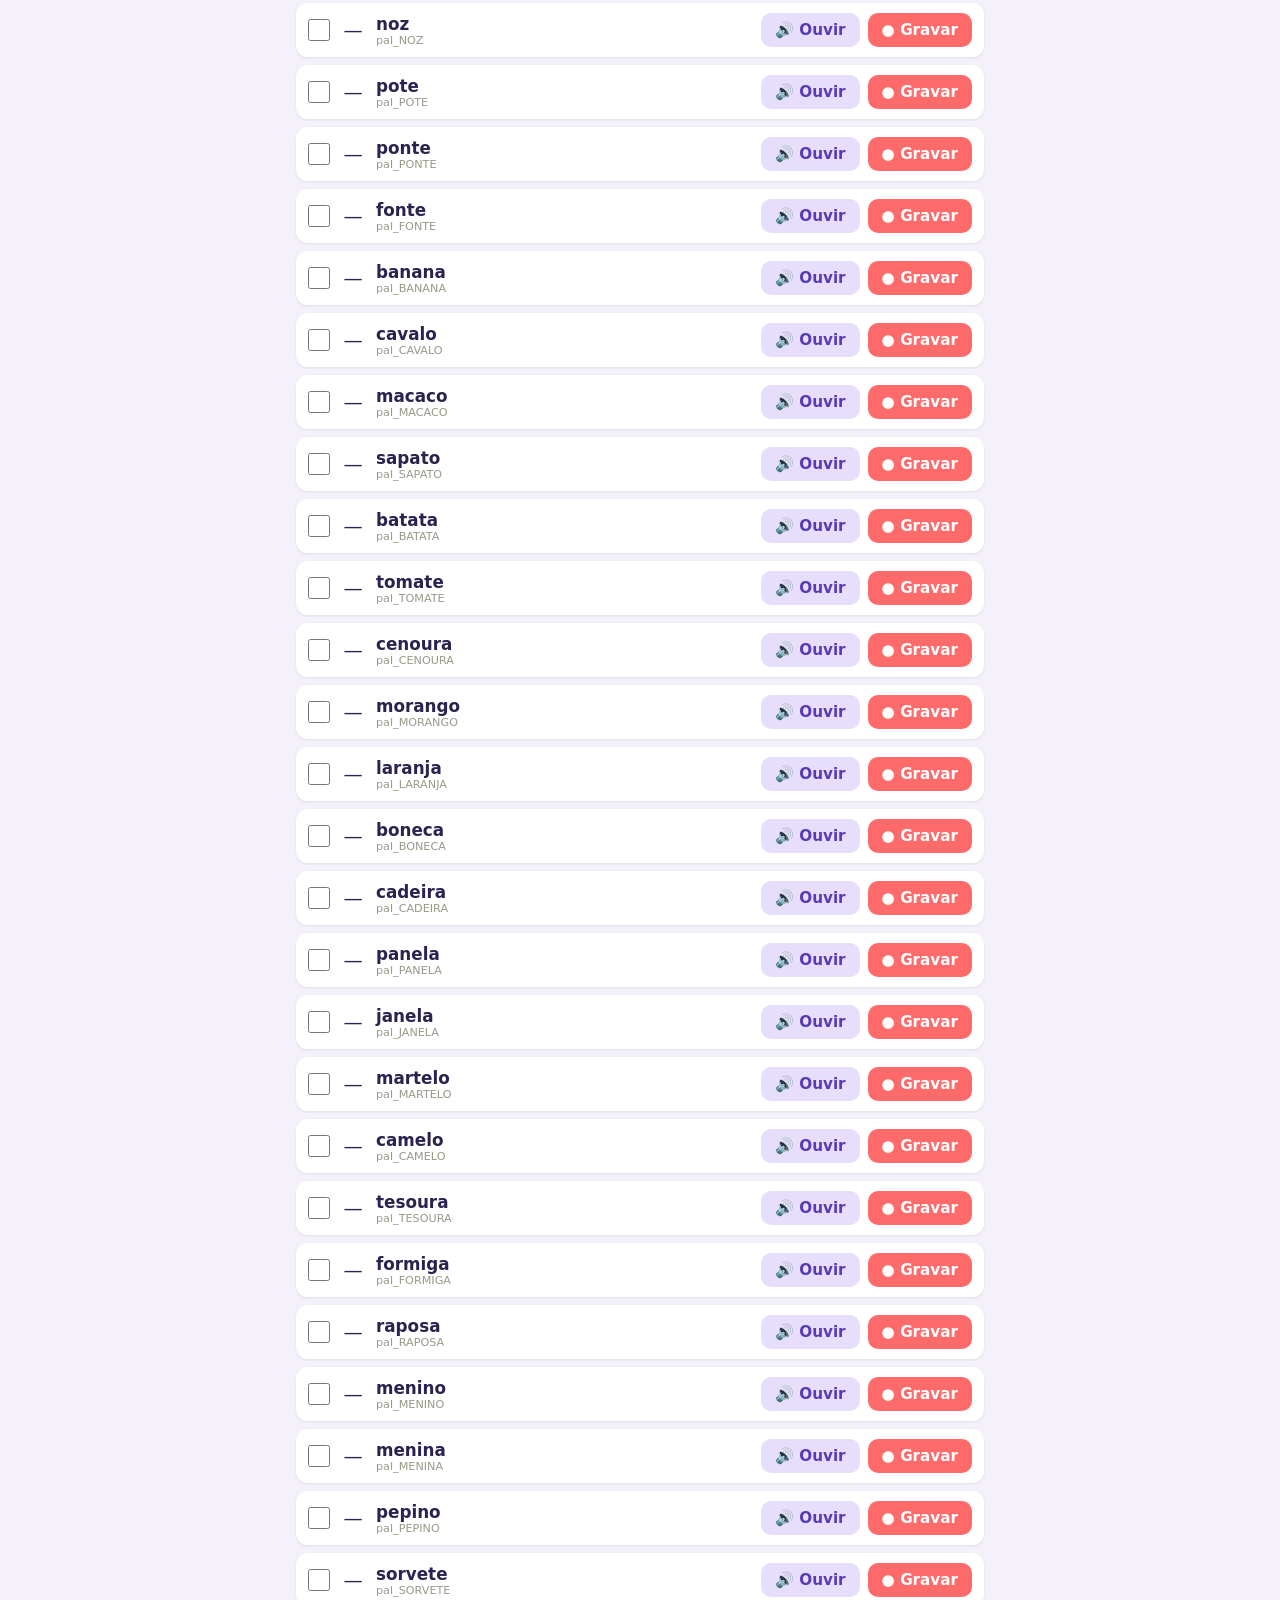
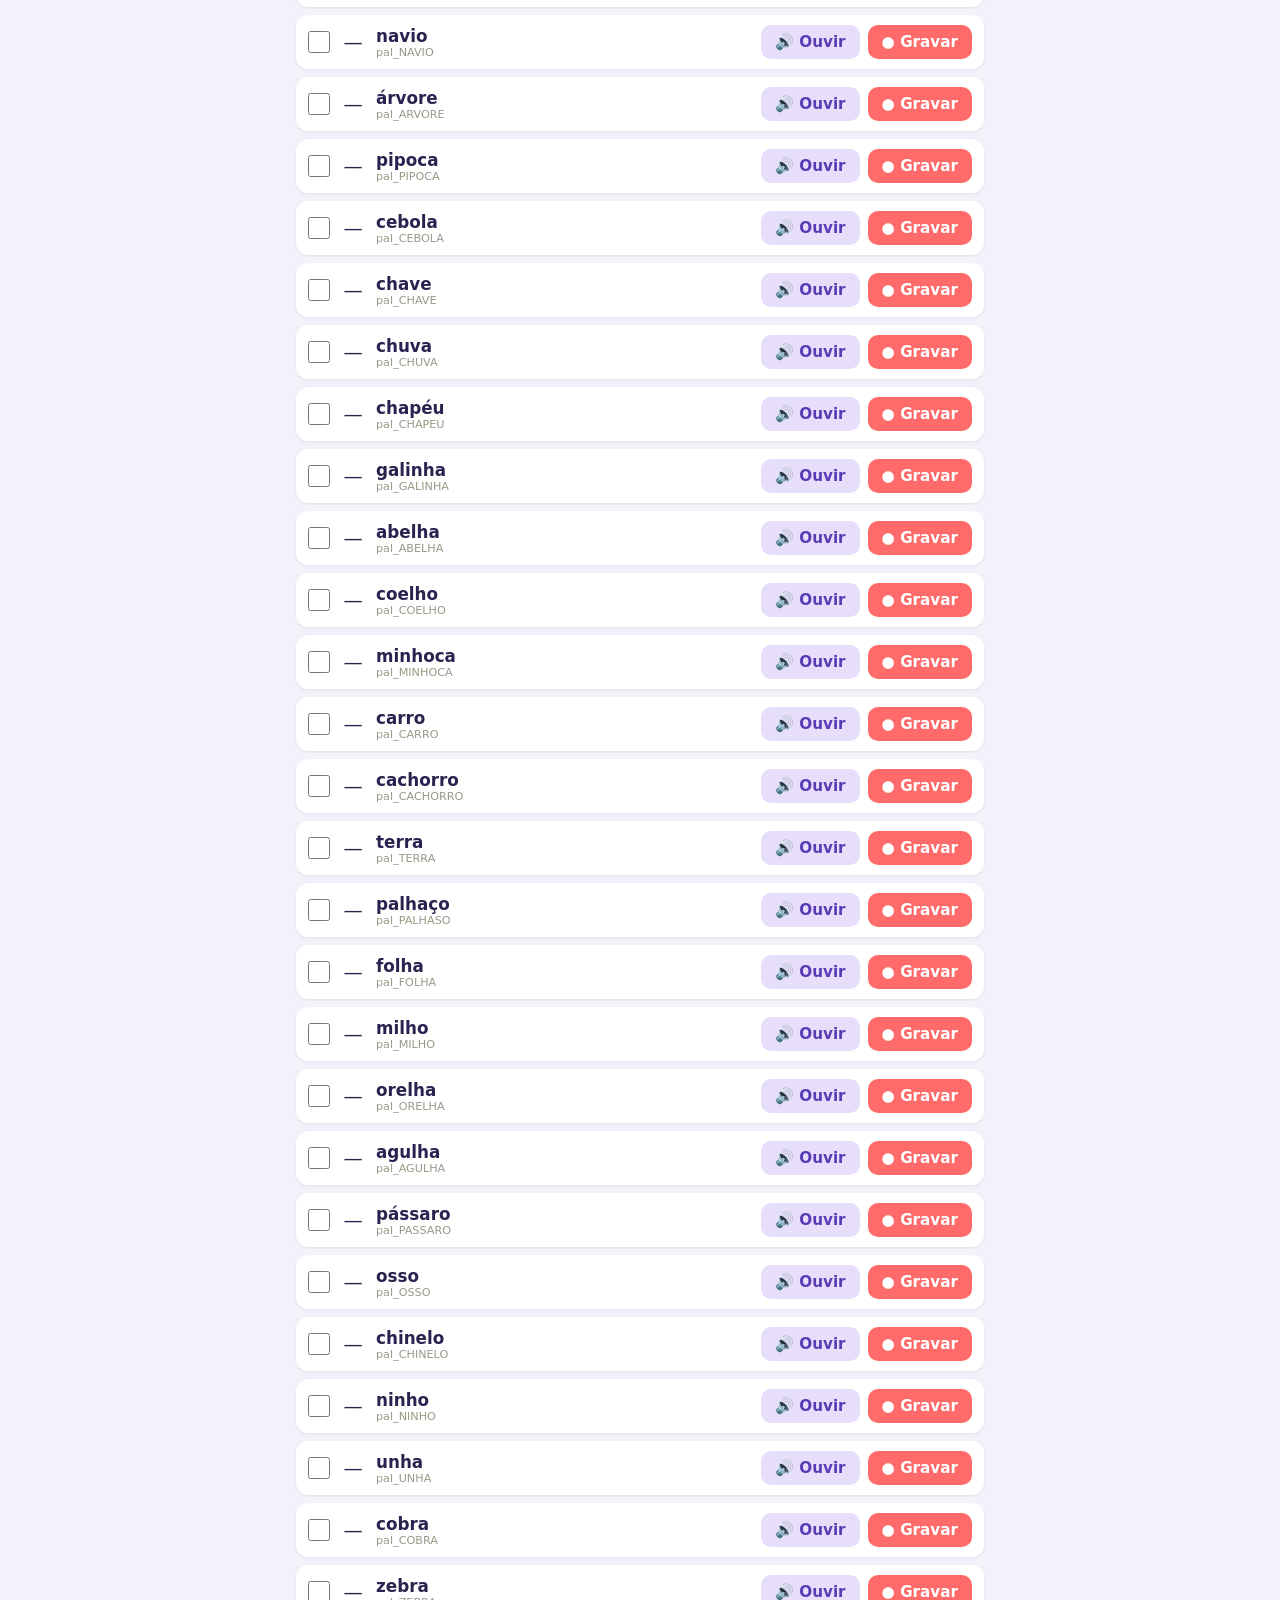
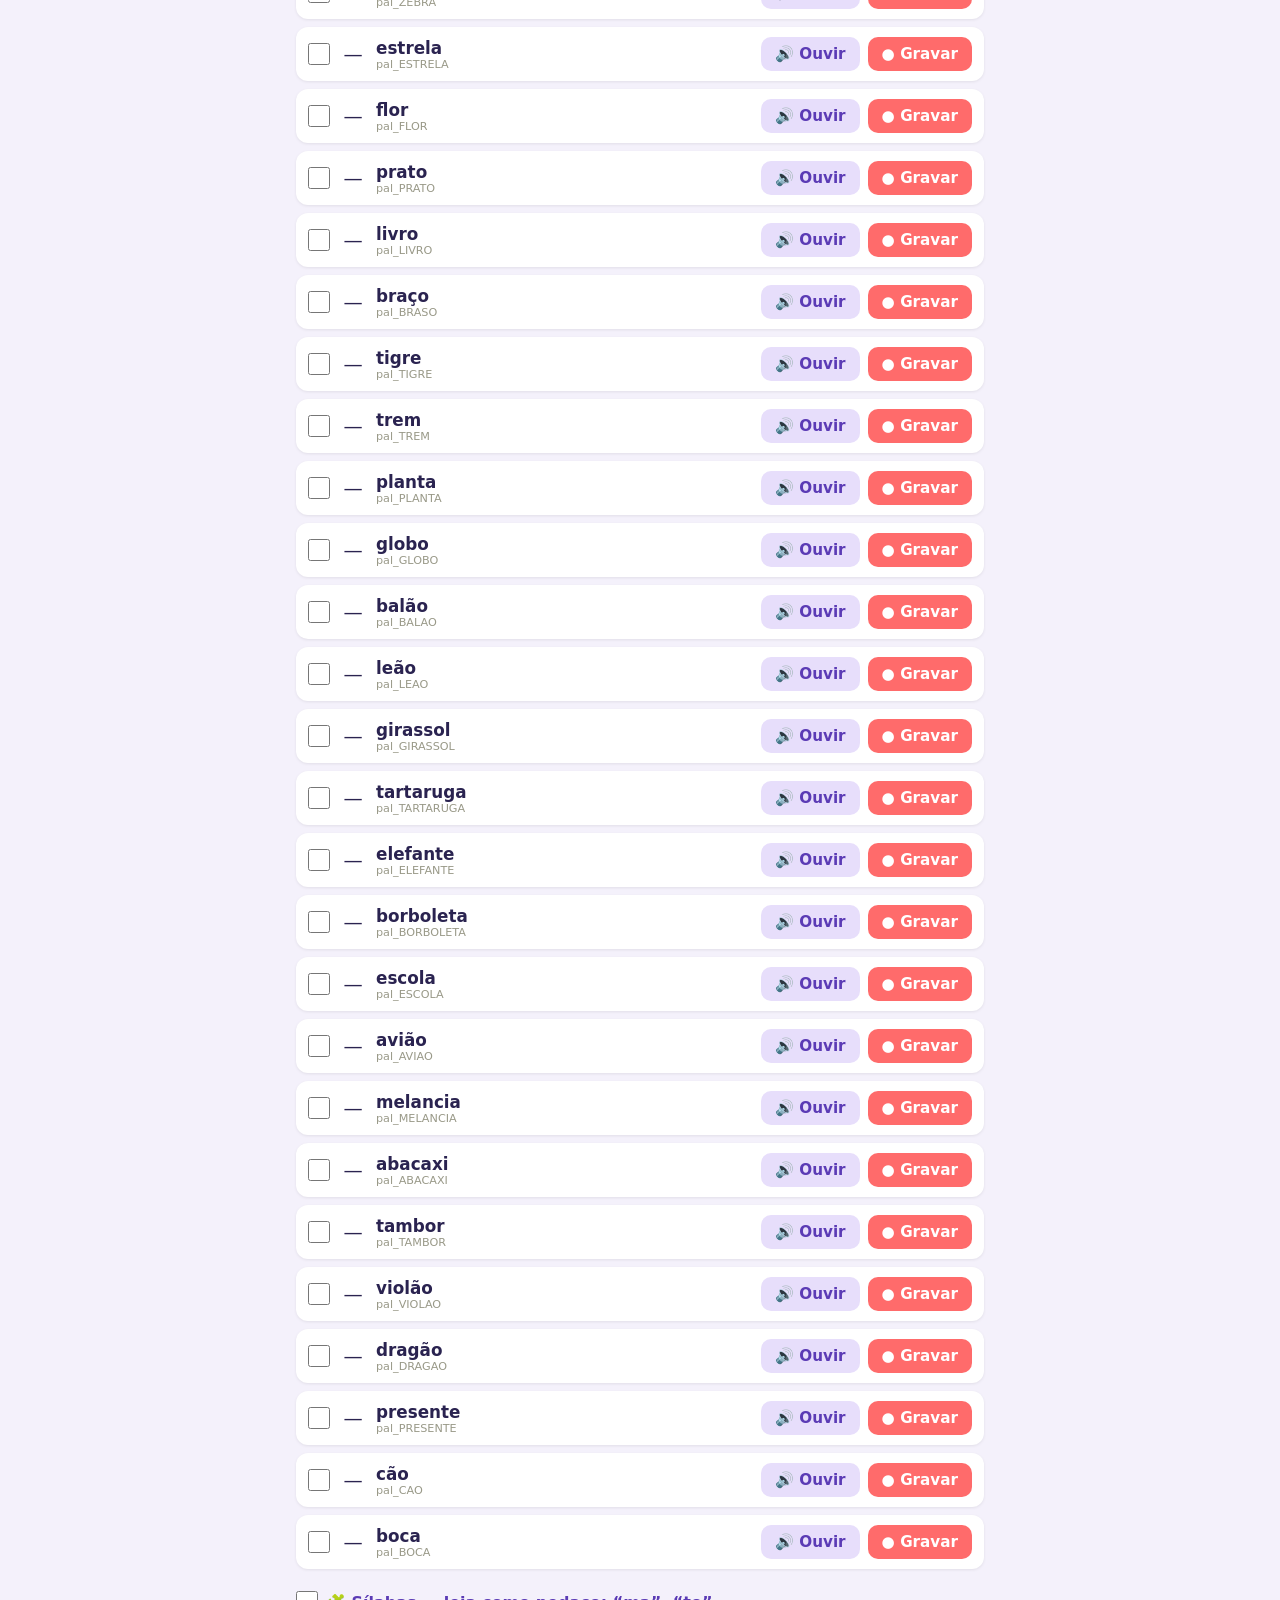
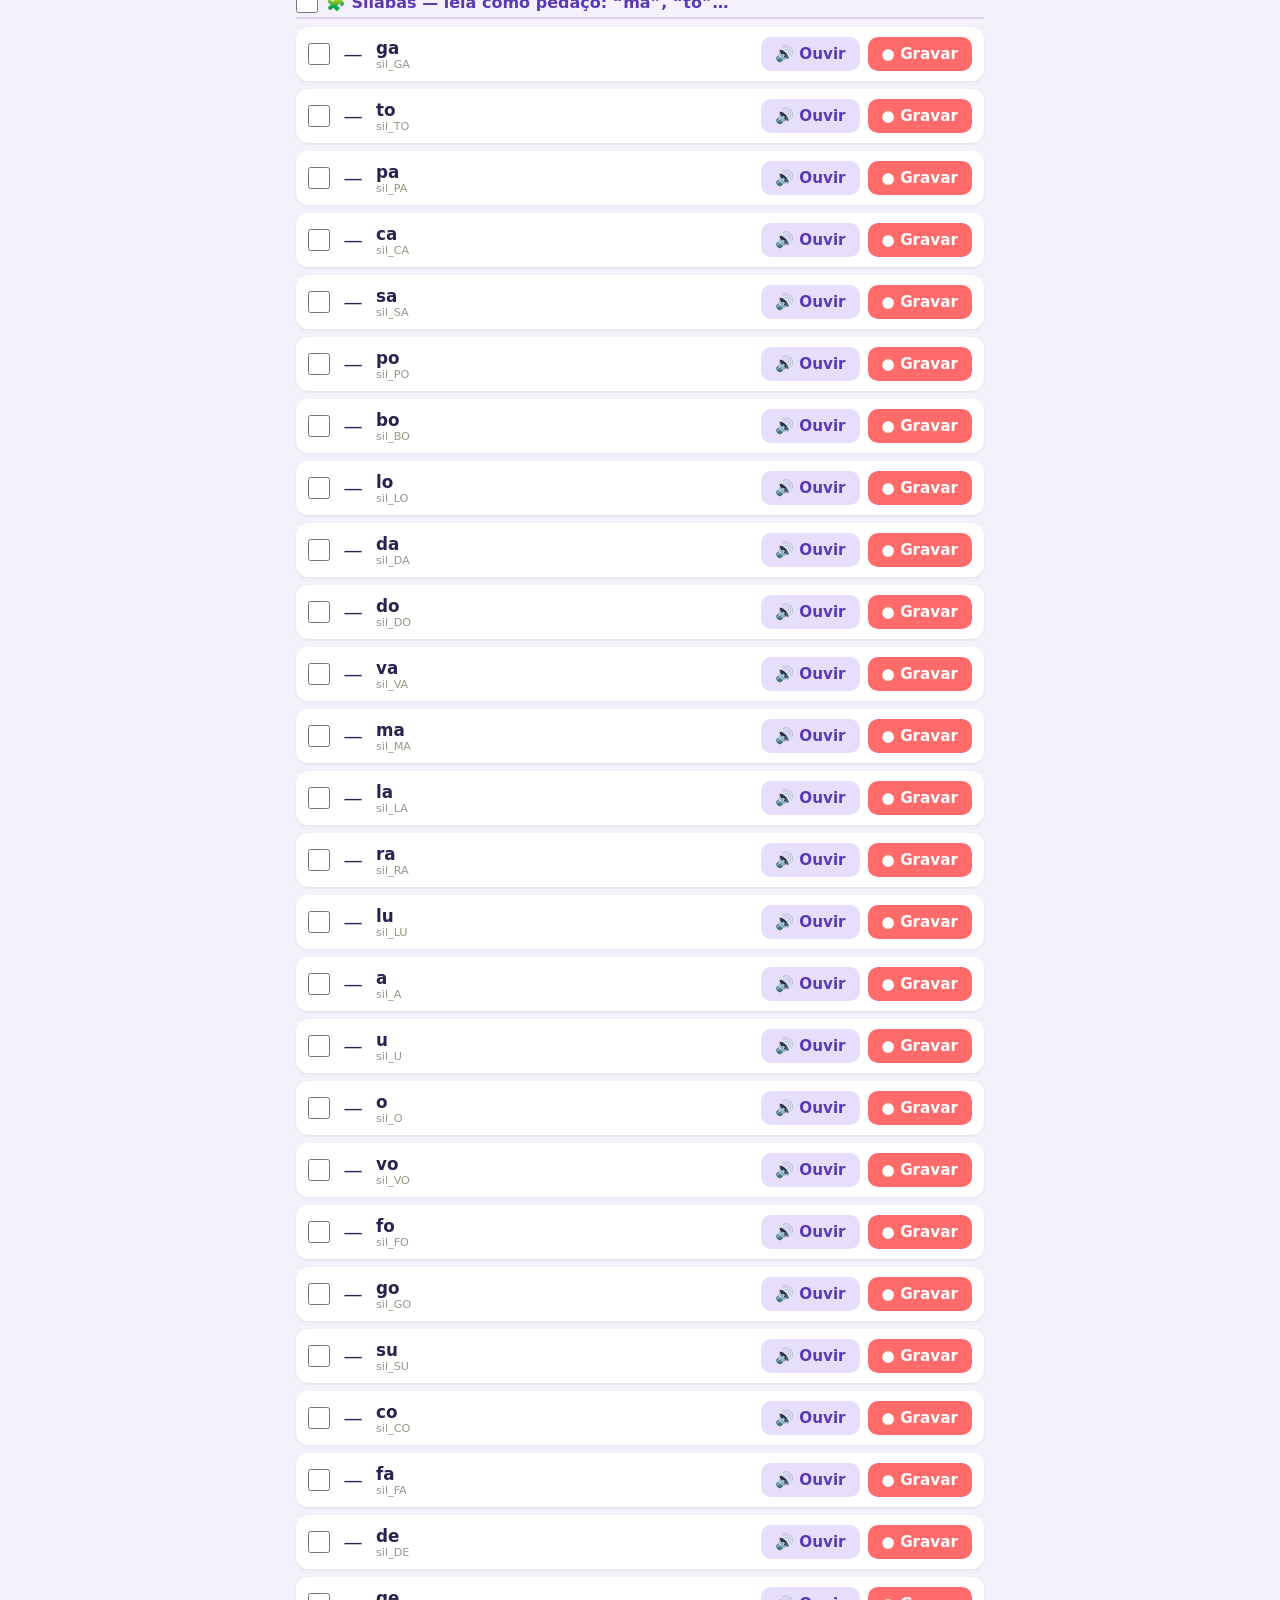
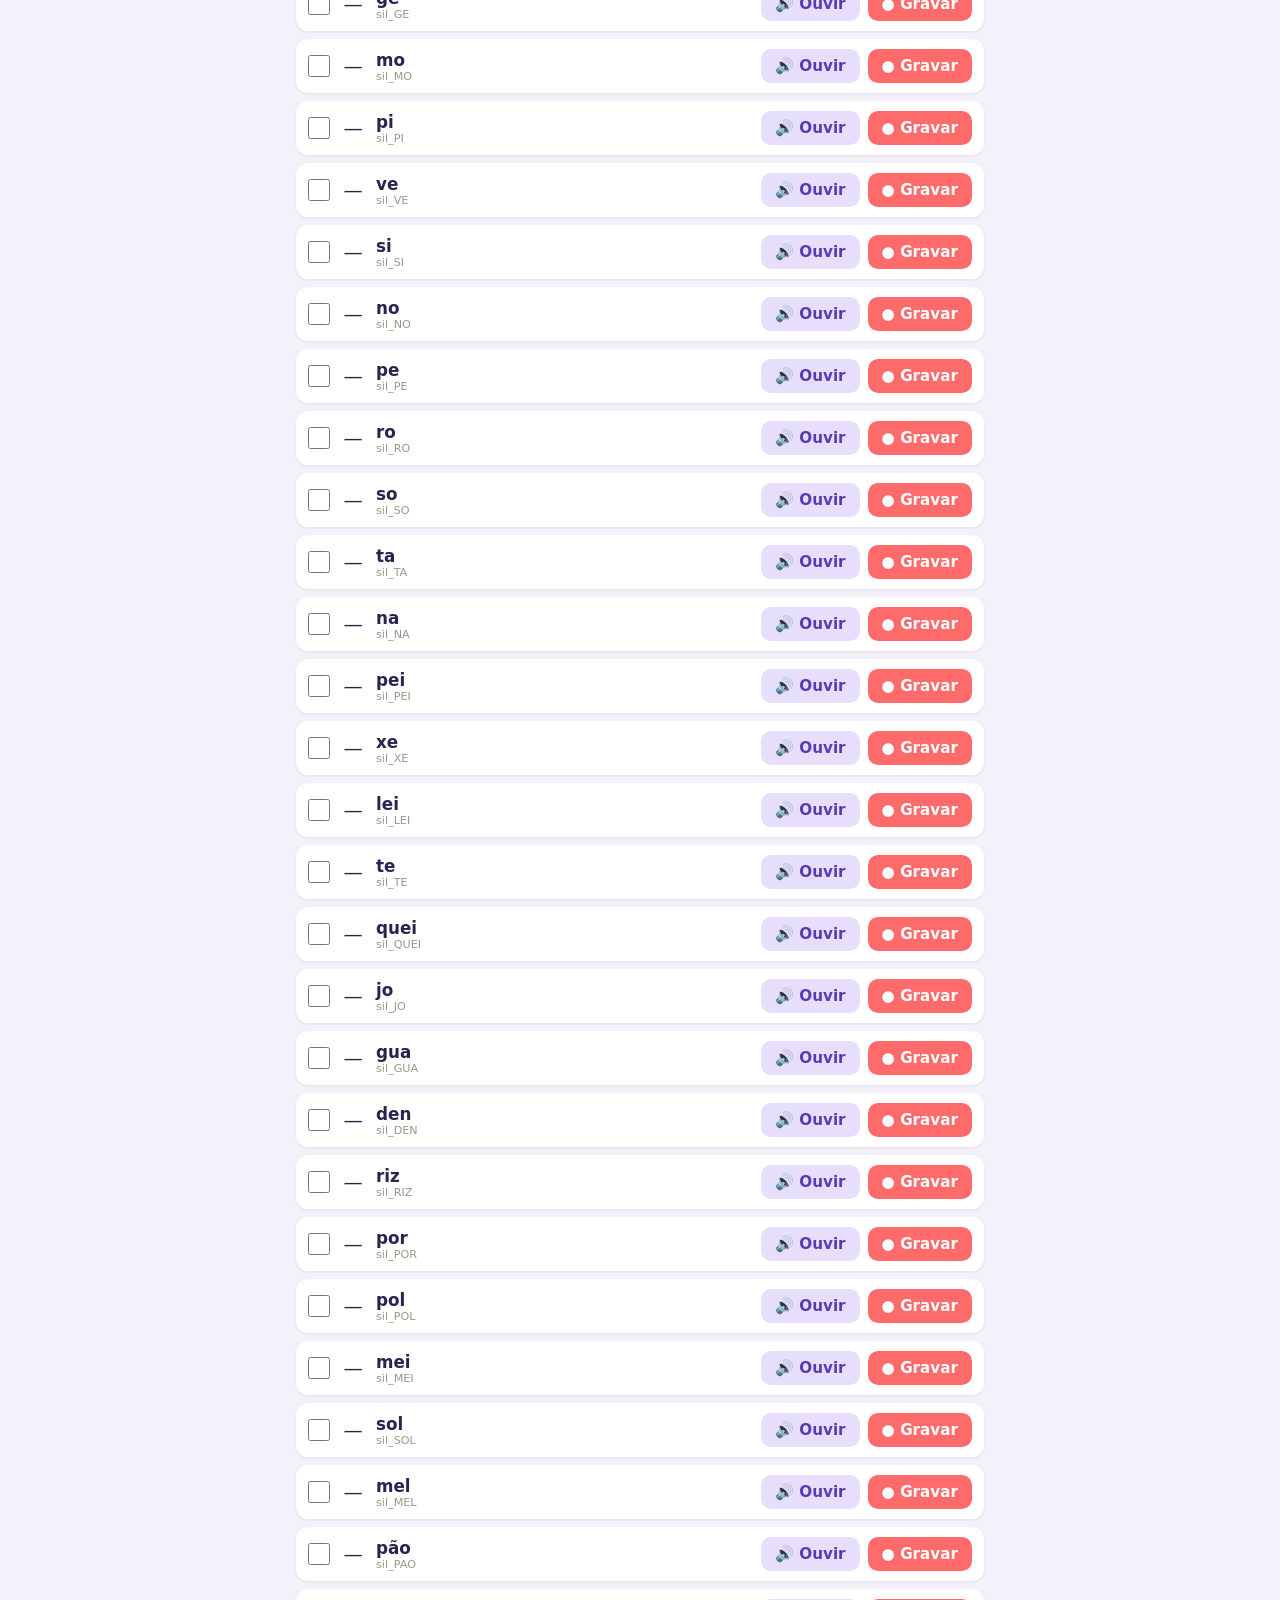
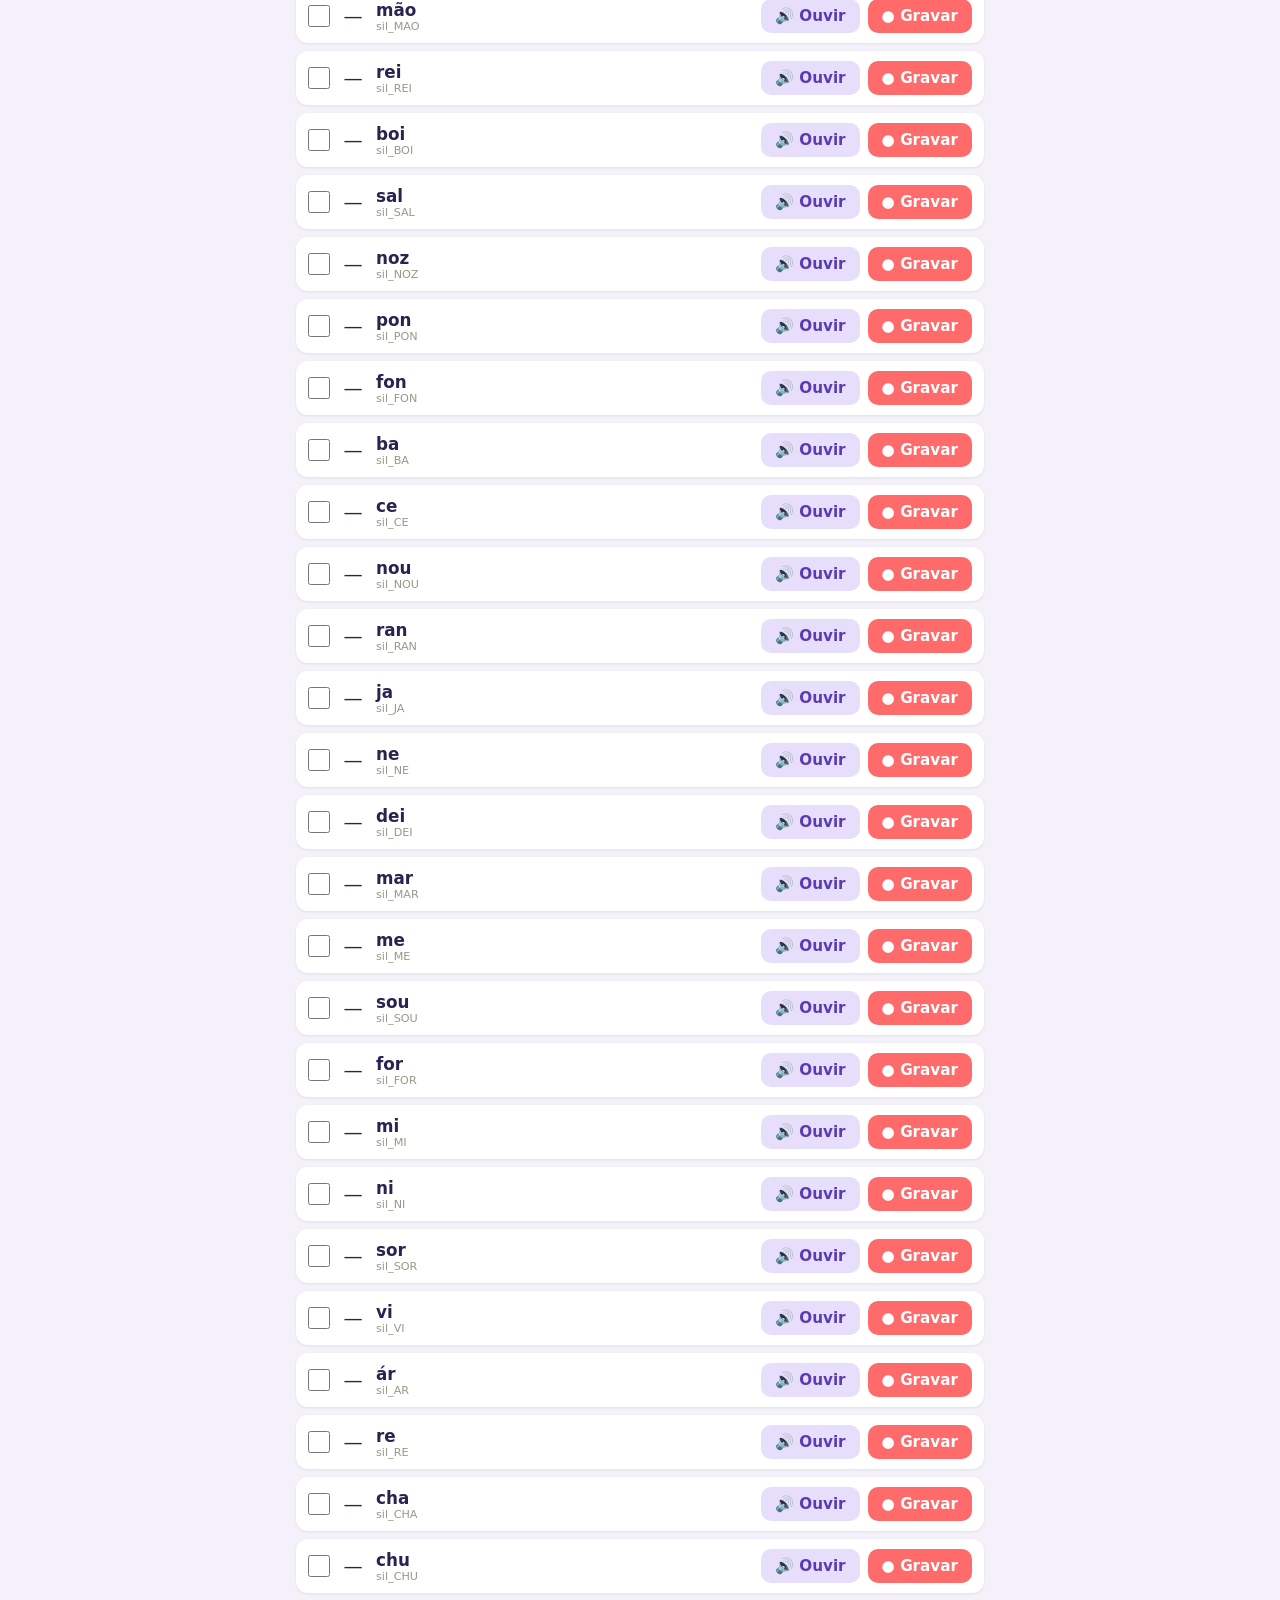
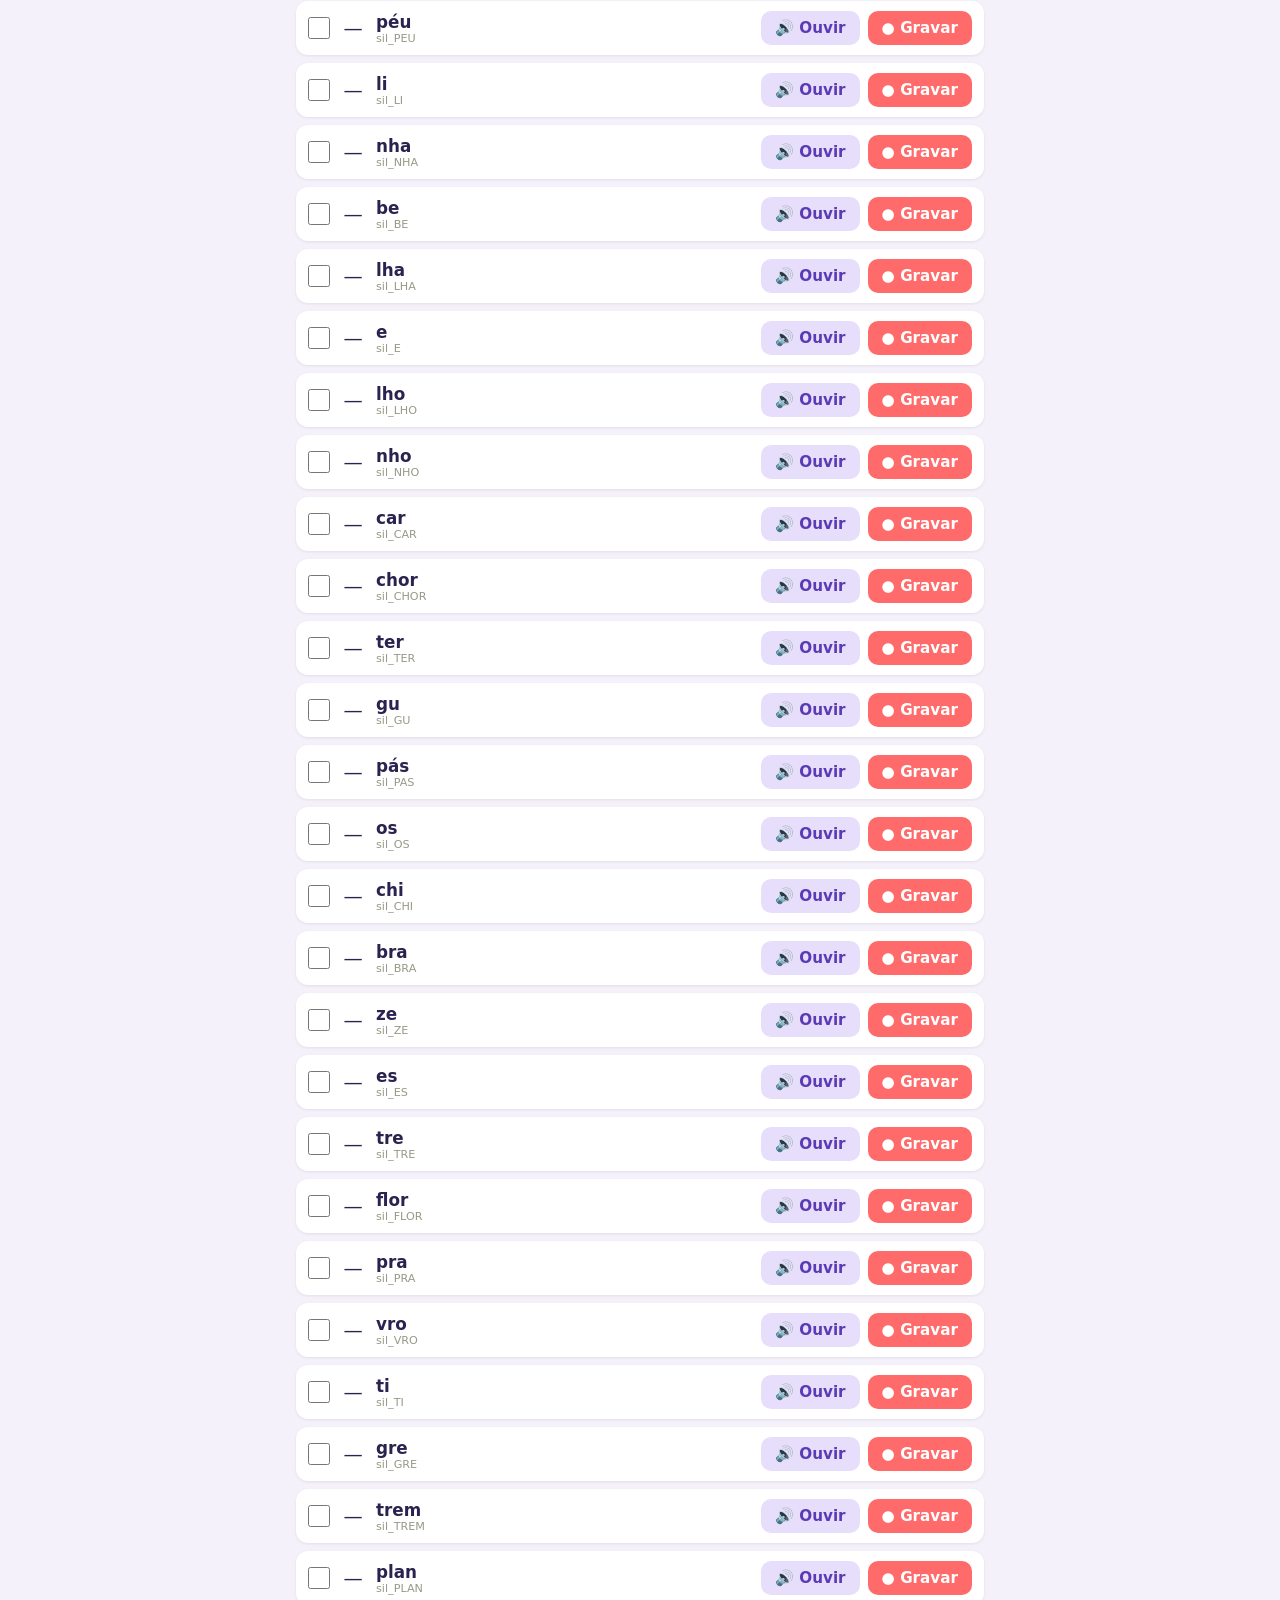
==== commit 476dd42e: "Gravador: seleção por caixinhas para escolher o que gravar ou gerar - Caixinha em cada frase e em ca" ====
--- a/tools/gravador.html
+++ b/tools/gravador.html
@@ -79,6 +79,33 @@
       .item .texto { flex: 1; font-size: 1.05rem; font-weight: 600; }
       .item .chave { font-size: 0.7rem; color: #998; font-weight: 400; display: block; }
       .item .status { width: 26px; text-align: center; font-size: 1.2rem; }
+      /* Seleção: o que você quer gravar/gerar */
+      .item .sel, h2.secao .sel-secao {
+        width: 22px; height: 22px; flex-shrink: 0; accent-color: #845ef7; margin: 0;
+      }
+      .item.selecionado { box-shadow: inset 0 0 0 2px #845ef7; }
+      h2.secao { display: flex; align-items: center; gap: 8px; }
+      .barra-selecao { display: flex; gap: 6px; flex-wrap: wrap; align-items: center; margin-top: 8px; }
+      .barra-selecao button {
+        padding: 5px 10px; font-size: 0.8rem; background: rgba(255, 255, 255, 0.22); color: #fff;
+      }
+      .item .botoes { display: flex; gap: 8px; }
+      /* Celular: botões descem para baixo do texto e o cabeçalho encolhe */
+      @media (max-width: 600px) {
+        .item {
+          display: grid;
+          grid-template-columns: 22px 22px 1fr;
+          column-gap: 10px;
+          row-gap: 8px;
+        }
+        .item .botoes { grid-column: 3; }
+        .item .botoes button { flex: 1; }
+        header { padding: 10px 12px; }
+        header h1 { font-size: 1.05rem; margin-bottom: 6px; }
+        .topo-info { gap: 8px; margin-top: 6px; }
+        .topo-info button { padding: 6px 10px; font-size: 0.85rem; }
+        .barra-selecao { margin-top: 6px; }
+      }
       .btn-rec {
         background: #ff6b6b;
         color: #fff;
@@ -119,6 +146,13 @@
         <button class="btn-guiado" id="btn-guiado">▶ Gravar próximas</button>
         <button class="btn-exportar" id="btn-exportar">⬇ Exportar áudios (zip)</button>
         <span class="stat" id="formato"></span>
+      </div>
+      <div class="barra-selecao">
+        <span class="stat">☑ <span id="sel-n">0</span> selecionados</span>
+        <button id="sel-todos">Todos</button>
+        <button id="sel-nenhum">Nenhum</button>
+        <button id="sel-aviso">Com ⚠️</button>
+        <button id="sel-faltando">Faltando</button>
       </div>
     </header>
 
@@ -175,7 +209,8 @@
             Pular os sons das letras (vou gravar com a minha voz)
           </label>
           <div class="acoes">
-            <button class="btn-gerar" id="btn-gerar">✨ Gerar todas as frases</button>
+            <button class="btn-gerar" id="btn-gerar">✨ Gerar as que faltam</button>
+            <button class="btn-gerar" id="btn-gerar-sel">☑ Gerar selecionados (<span id="sel-n2">0</span>)</button>
             <small>a chave fica só neste aparelho</small>
           </div>
           <div class="status-linha" id="ia-status"></div>
@@ -241,11 +276,11 @@
             req.onerror = () => rej(req.error);
           });
         },
-        put(chave, blob, ext) {
+        put(chave, blob, ext, aviso) {
           return new Promise((res, rej) => {
             const tx = this.db.transaction("clips", "readwrite");
             // pendente = ainda não foi enviado ao GitHub
-            tx.objectStore("clips").put({ blob, ext, pendente: true }, chave);
+            tx.objectStore("clips").put({ blob, ext, pendente: true, aviso: aviso || "" }, chave);
             tx.oncomplete = res;
             tx.onerror = () => rej(tx.error);
           });
@@ -276,6 +311,18 @@
             tx.onerror = res;
           });
         },
+        // Todas as entradas de uma vez: [{ chave, rec }]
+        registros() {
+          return new Promise((res) => {
+            const out = [];
+            const tx = this.db.transaction("clips", "readonly");
+            tx.objectStore("clips").openCursor().onsuccess = (e) => {
+              const c = e.target.result;
+              if (c) { out.push({ chave: c.key, rec: c.value }); c.continue(); }
+            };
+            tx.oncomplete = () => res(out);
+          });
+        },
         todas() {
           return new Promise((res) => {
             const tx = this.db.transaction("clips", "readonly");
@@ -342,6 +389,7 @@
           botao.classList.remove("gravando");
           botao.textContent = "● Gravar";
           marcarGravado(chave);
+          selecionar([chave], false); // feito: sai da seleção
           atualizarProgresso();
           if (guiado) proximoGuiado();
         };
@@ -359,8 +407,47 @@
       const gravados = new Set();
       let ordemChaves = [];
 
+      // ============ Seleção ============
+      const selecionados = new Set();
+      const comAviso = new Set(); // áudios que a checagem marcou com ⚠️
+      const secoes = []; // { caixa, chaves } — caixinha de cada seção
+      function salvarSelecao() {
+        try { localStorage.setItem("abc-sel", JSON.stringify([...selecionados])); } catch (e) {}
+      }
+      function carregarSelecao() {
+        try {
+          (JSON.parse(localStorage.getItem("abc-sel")) || []).forEach((k) => {
+            if (k in FRASES) selecionados.add(k);
+          });
+        } catch (e) {}
+      }
+      function selecionar(chaves, valor) {
+        chaves.forEach((k) => (valor ? selecionados.add(k) : selecionados.delete(k)));
+        atualizarSelecao();
+      }
+      function atualizarSelecao() {
+        document.querySelectorAll(".item").forEach((it) => {
+          const marcado = selecionados.has(it.dataset.item);
+          it.querySelector(".sel").checked = marcado;
+          it.classList.toggle("selecionado", marcado);
+        });
+        secoes.forEach(({ caixa, chaves }) => {
+          const n = chaves.filter((k) => selecionados.has(k)).length;
+          caixa.checked = n > 0 && n === chaves.length;
+          caixa.indeterminate = n > 0 && n < chaves.length;
+        });
+        const n = selecionados.size;
+        document.getElementById("sel-n").textContent = n;
+        document.getElementById("sel-n2").textContent = n;
+        document.getElementById("btn-guiado").textContent = n
+          ? `▶ Gravar selecionados (${n})`
+          : "▶ Gravar próximas";
+        salvarSelecao();
+      }
+
       function marcarGravado(chave, aviso) {
         gravados.add(chave);
+        if (aviso) comAviso.add(chave); else comAviso.delete(chave);
         const item = document.querySelector(`[data-item="${chave}"]`);
         if (item) {
           item.classList.add("gravado");
@@ -371,6 +458,7 @@
       }
       function desmarcar(chave) {
         gravados.delete(chave);
+        comAviso.delete(chave);
         const item = document.querySelector(`[data-item="${chave}"]`);
         if (item) {
           item.classList.remove("gravado");
@@ -405,7 +493,11 @@
         for (const g of categorias()) {
           const h = document.createElement("h2");
           h.className = "secao";
-          h.textContent = g.titulo + (g.dica ? " — " + g.dica : "");
+          h.innerHTML = `<input type="checkbox" class="sel-secao" aria-label="Selecionar a seção" /><span></span>`;
+          h.querySelector("span").textContent = g.titulo + (g.dica ? " — " + g.dica : "");
+          const caixaSecao = h.querySelector(".sel-secao");
+          secoes.push({ caixa: caixaSecao, chaves: g.chaves });
+          caixaSecao.onchange = () => selecionar(g.chaves, caixaSecao.checked);
           lista.appendChild(h);
           for (const chave of g.chaves) {
             ordemChaves.push(chave);
@@ -413,13 +505,18 @@
             div.className = "item";
             div.dataset.item = chave;
             div.innerHTML = `
+              <input type="checkbox" class="sel" aria-label="Selecionar" />
               <span class="status">—</span>
               <span class="texto">${FRASES[chave]}<span class="chave">${chave}</span></span>
-              <button class="btn-play">🔊 Ouvir</button>
-              <button class="btn-rec">● Gravar</button>`;
+              <span class="botoes">
+                <button class="btn-play">🔊 Ouvir</button>
+                <button class="btn-rec">● Gravar</button>
+              </span>`;
             div.querySelector(".btn-rec").onclick = (e) =>
               alternarGravacao(chave, e.currentTarget);
             div.querySelector(".btn-play").onclick = () => ouvir(chave);
+            const caixa = div.querySelector(".sel");
+            caixa.onchange = () => selecionar([chave], caixa.checked);
             lista.appendChild(div);
           }
         }
@@ -427,9 +524,10 @@
 
       // ============ Modo guiado ============
       let guiado = false;
+      let fila = []; // o que falta percorrer nesta rodada
       function proximoGuiado() {
         document.querySelectorAll(".item.alvo").forEach((i) => i.classList.remove("alvo"));
-        const prox = ordemChaves.find((k) => !gravados.has(k));
+        const prox = fila.shift();
         if (!prox) { guiado = false; return; }
         const item = document.querySelector(`[data-item="${prox}"]`);
         item.classList.add("alvo");
@@ -437,6 +535,10 @@
       }
       document.getElementById("btn-guiado").onclick = () => {
         guiado = true;
+        // Com seleção: percorre só os marcados. Sem seleção: os que faltam.
+        fila = selecionados.size
+          ? ordemChaves.filter((k) => selecionados.has(k))
+          : ordemChaves.filter((k) => !gravados.has(k));
         proximoGuiado();
         const alvo = document.querySelector(".item.alvo .btn-rec");
         if (alvo) alvo.click();
@@ -615,7 +717,7 @@
           if (!problemas.length) break;
           statusLinha("ia-status", `Refazendo ${chave} (${problemas.join(", ")})…`, "#5b3bb5");
         }
-        await DB.put(chave, melhor.blob, "mp3");
+        await DB.put(chave, melhor.blob, "mp3", melhor.problemas.join(", "));
         return melhor.problemas;
       }
 
@@ -653,29 +755,30 @@
       }
 
       let gerando = false;
-      async function gerarTodas() {
+      // Gera uma lista de chaves (sobrescreve o que já existir).
+      async function gerarLista(chaves) {
         if (gerando) return;
         const voice = $("ia-voice").value.trim();
         const key = $("ia-key").value.trim();
         const proxy = $("ia-proxy").value.trim();
         if (!voice) { statusLinha("ia-status", "Informe o Voice ID.", "#c92a2a"); return; }
         if (!key && !proxy) { statusLinha("ia-status", "Informe a chave da API (ou uma URL de proxy).", "#c92a2a"); return; }
+        if (!chaves.length) { statusLinha("ia-status", "Nada para gerar.", "#2b8a3e"); return; }
         salvarCfgIA();
         gerando = true;
         $("btn-gerar").disabled = true;
-        const pularSons = $("ia-pular-sons").checked;
-        const pendentes = ordemChaves.filter(
-          (k) => !gravados.has(k) && !(pularSons && k.startsWith("som_"))
-        );
+        $("btn-gerar-sel").disabled = true;
         let feitos = 0, erros = 0;
-        const comAviso = [];
-        for (let i = 0; i < pendentes.length; i++) {
-          const chave = pendentes[i];
-          statusLinha("ia-status", `Gerando ${i + 1}/${pendentes.length}… (${chave})`, "#5b3bb5");
+        const avisos = [];
+        for (let i = 0; i < chaves.length; i++) {
+          const chave = chaves[i];
+          statusLinha("ia-status", `Gerando ${i + 1}/${chaves.length}… (${chave})`, "#5b3bb5");
           try {
             const problemas = await gerarUm(chave);
-            if (problemas.length) comAviso.push(chave + " (" + problemas.join(", ") + ")");
+            if (problemas.length) avisos.push(chave + " (" + problemas.join(", ") + ")");
             marcarGravado(chave, problemas.join(", "));
+            // Saiu bom: sai da seleção. Ficou com ⚠️: continua marcado.
+            if (!problemas.length) selecionar([chave], false);
             atualizarProgresso();
             feitos++;
             erros = 0;
@@ -696,14 +799,22 @@
         }
         gerando = false;
         $("btn-gerar").disabled = false;
-        const faltam = ordemChaves.filter(
-          (k) => !gravados.has(k) && !(pularSons && k.startsWith("som_"))
-        ).length;
-        const aviso = comAviso.length ? " Ouça os marcados com ⚠️: " + comAviso.join("; ") : "";
-        if (feitos && faltam === 0) statusLinha("ia-status", `✅ Pronto! ${feitos} áudios gerados.` + aviso, "#2b8a3e");
-        else if (feitos) statusLinha("ia-status", `Gerados ${feitos}. Faltam ${faltam}. Toque de novo para continuar.` + aviso, "#2b8a3e");
+        $("btn-gerar-sel").disabled = false;
+        const aviso = avisos.length ? " Ouça os marcados com ⚠️: " + avisos.join("; ") : "";
+        if (feitos === chaves.length) statusLinha("ia-status", `✅ Pronto! ${feitos} áudios gerados.` + aviso, "#2b8a3e");
+        else if (feitos) statusLinha("ia-status", `Gerados ${feitos} de ${chaves.length}. Toque de novo para continuar.` + aviso, "#2b8a3e");
+      }
+      // Gera os que ainda não existem (pulando os sons, se marcado).
+      function gerarTodas() {
+        const pularSons = $("ia-pular-sons").checked;
+        gerarLista(ordemChaves.filter((k) => !gravados.has(k) && !(pularSons && k.startsWith("som_"))));
+      }
+      // Gera exatamente o que estiver selecionado (refaz se já existir).
+      function gerarSelecionados() {
+        gerarLista(ordemChaves.filter((k) => selecionados.has(k)));
       }
       $("btn-gerar").onclick = gerarTodas;
+      $("btn-gerar-sel").onclick = gerarSelecionados;
 
       // ============ Enviar para o GitHub (Git Data API) ============
       function blobParaB64(blob) {
@@ -850,9 +961,16 @@
         carregarCfgGH();
         $("refazer-n").textContent = REFAZER.length + 2; // +2: palhaço e braço (arquivos novos)
         await DB.abrir();
-        const jaGravados = (await DB.todas()).filter((k) => k in FRASES);
-        jaGravados.forEach((k) => marcarGravado(k));
+        for (const { chave, rec } of await DB.registros()) {
+          if (chave in FRASES) marcarGravado(chave, rec && rec.aviso);
+        }
+        carregarSelecao();
+        atualizarSelecao();
         atualizarProgresso();
+        $("sel-todos").onclick = () => selecionar(ordemChaves, true);
+        $("sel-nenhum").onclick = () => selecionar(ordemChaves, false);
+        $("sel-aviso").onclick = () => { selecionados.clear(); selecionar([...comAviso], true); };
+        $("sel-faltando").onclick = () => { selecionados.clear(); selecionar(ordemChaves.filter((k) => !gravados.has(k)), true); };
       })();
     </script>
   </body>
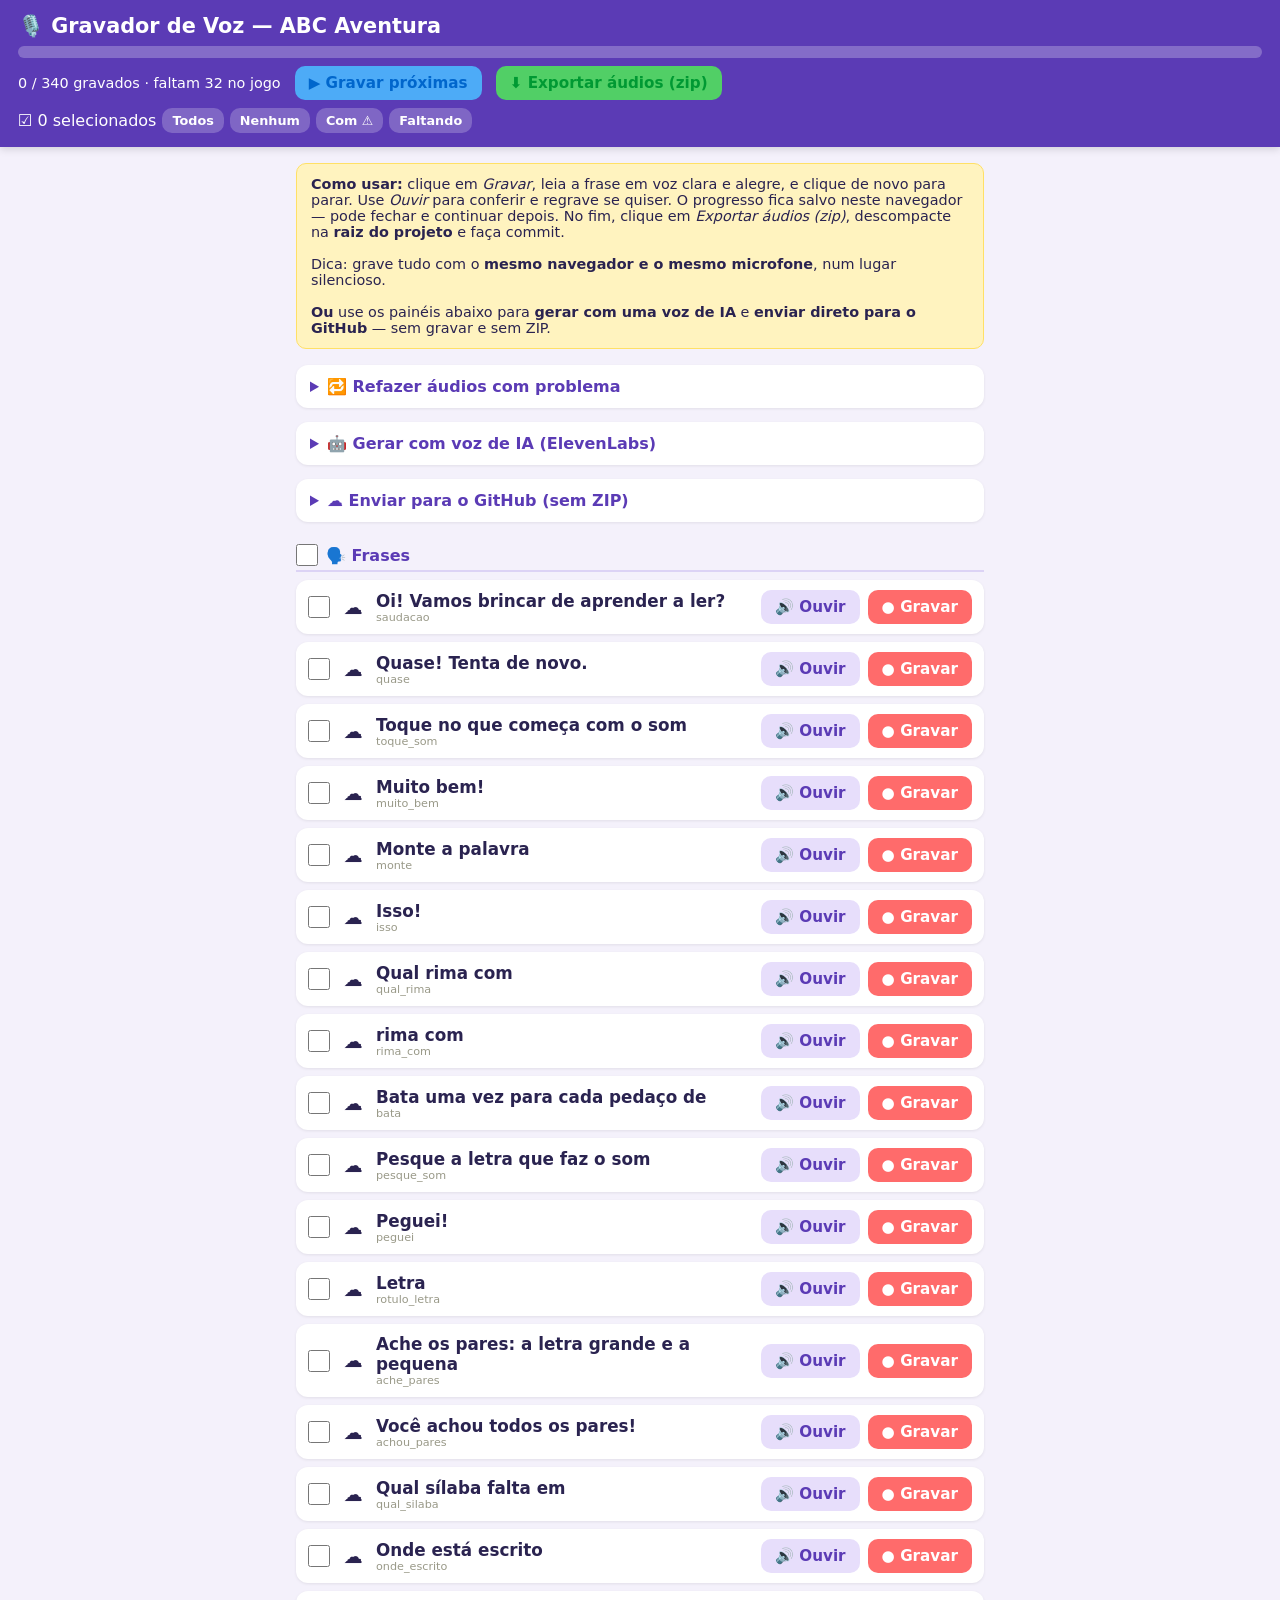
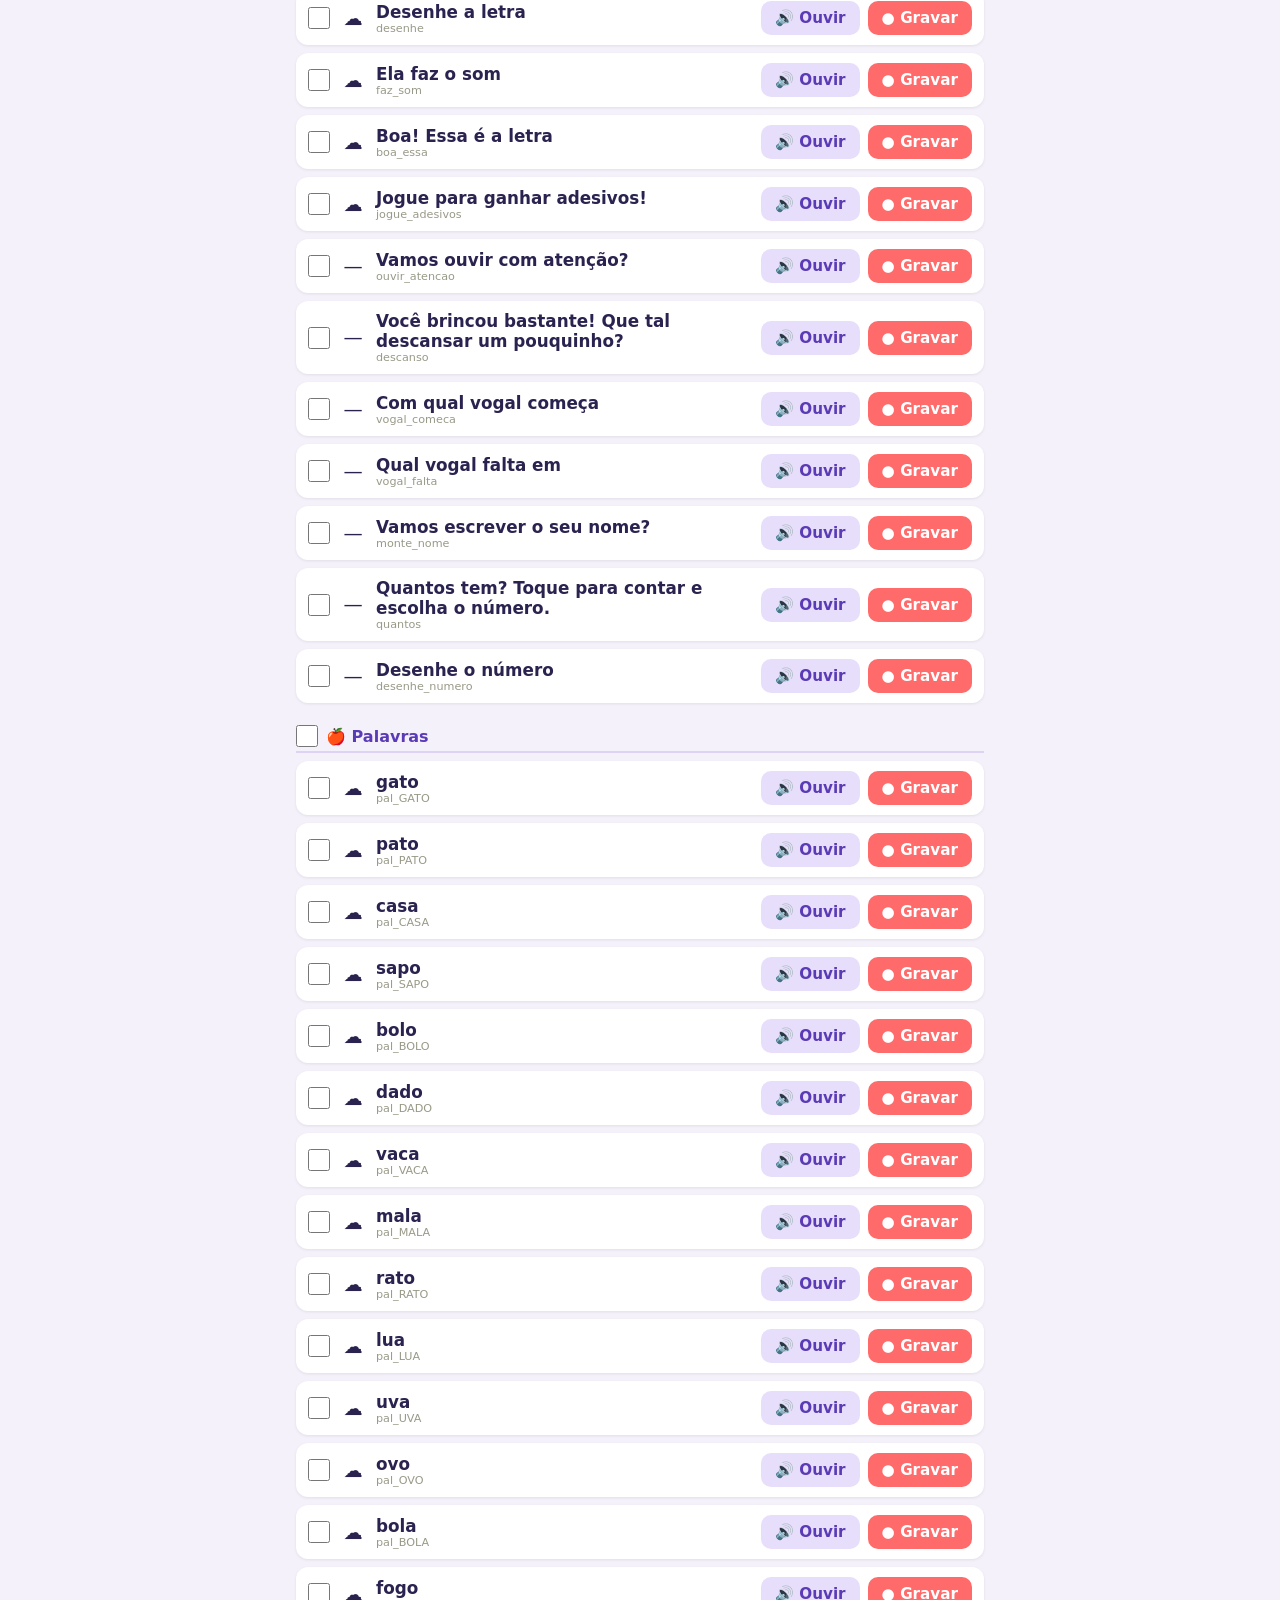
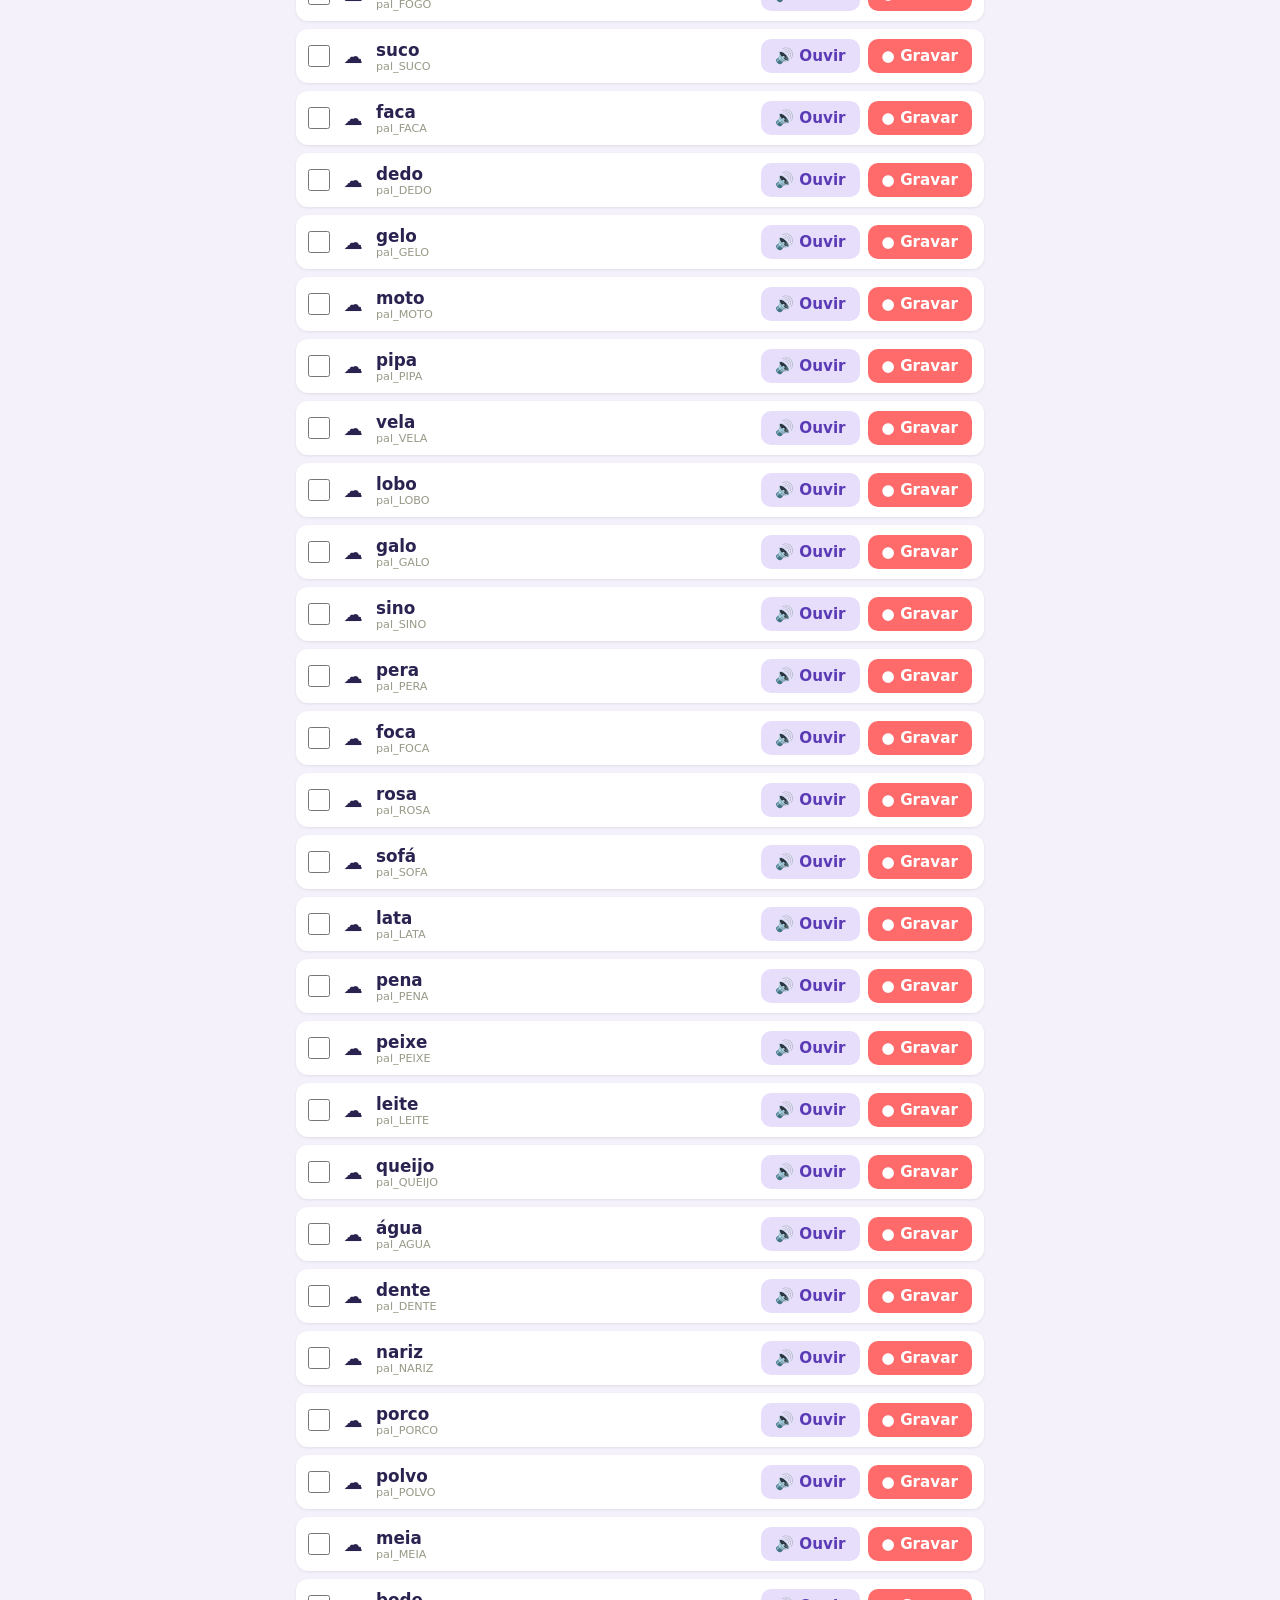
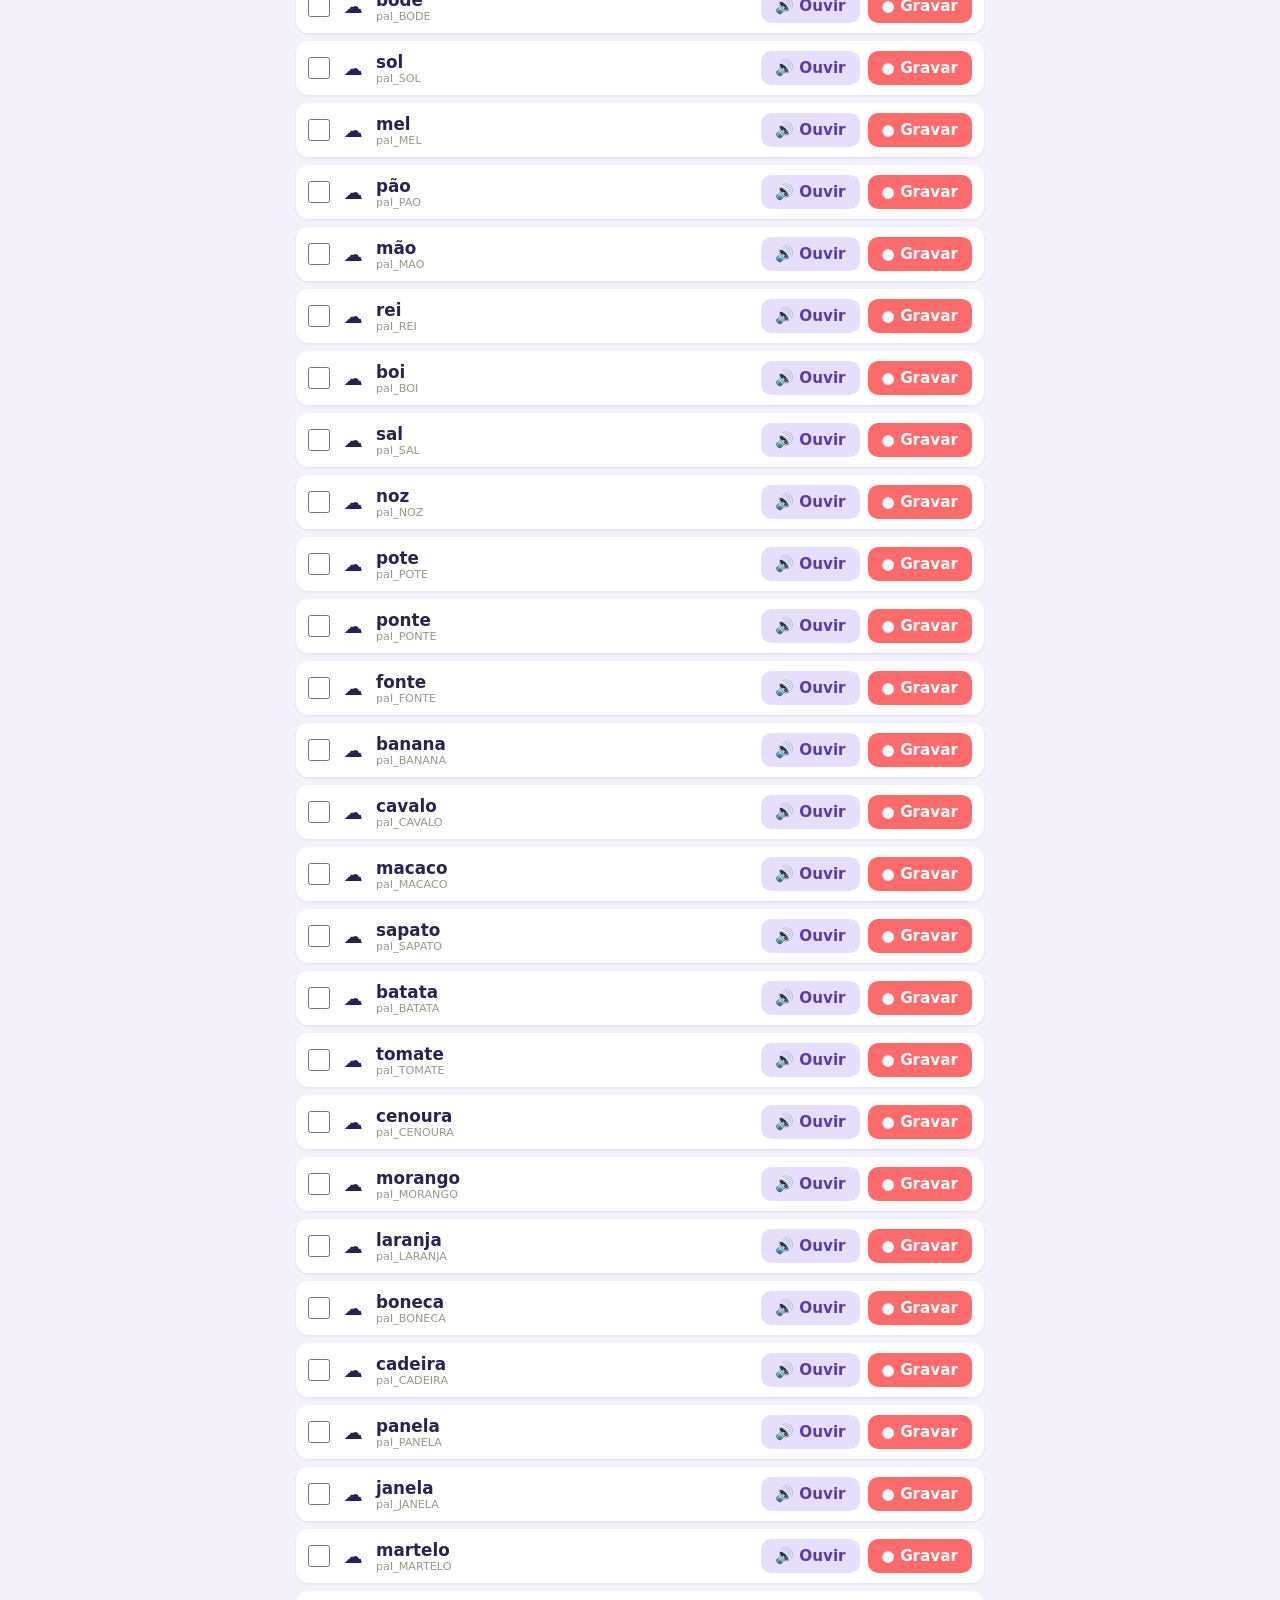
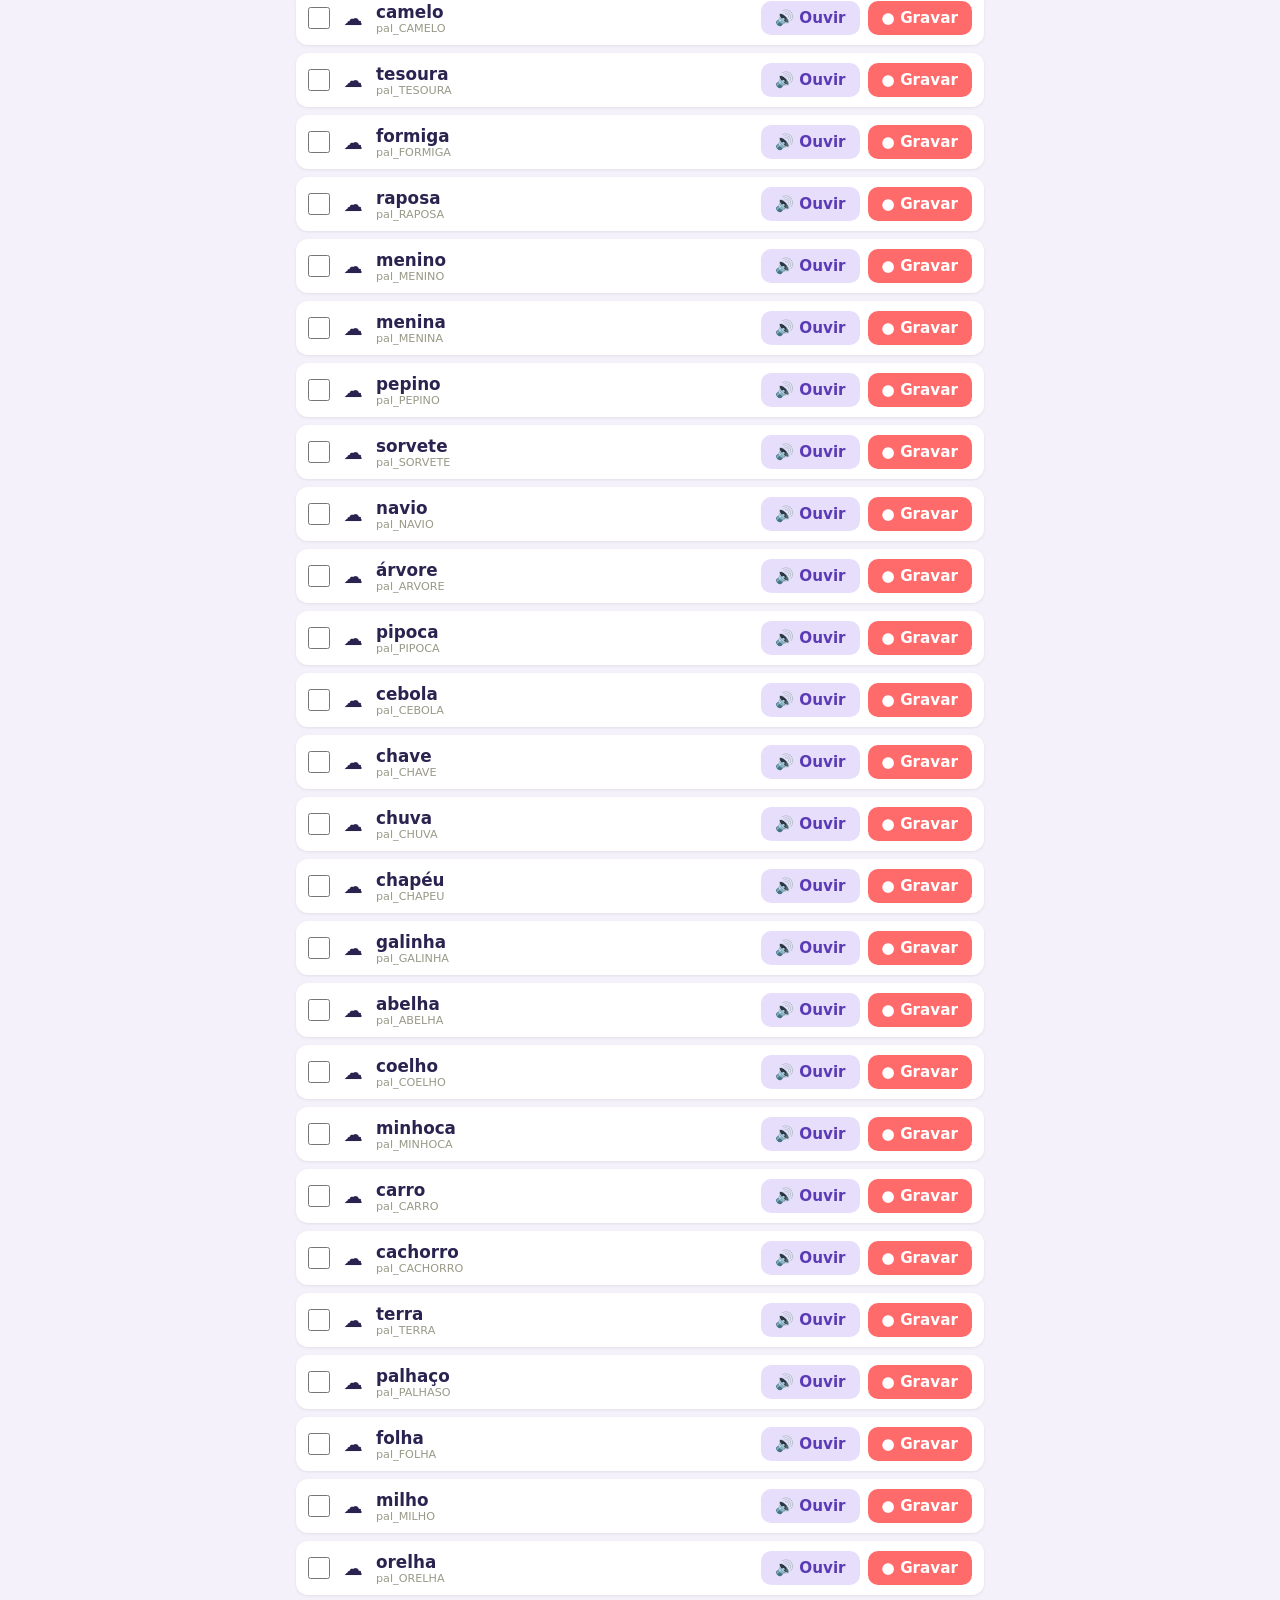
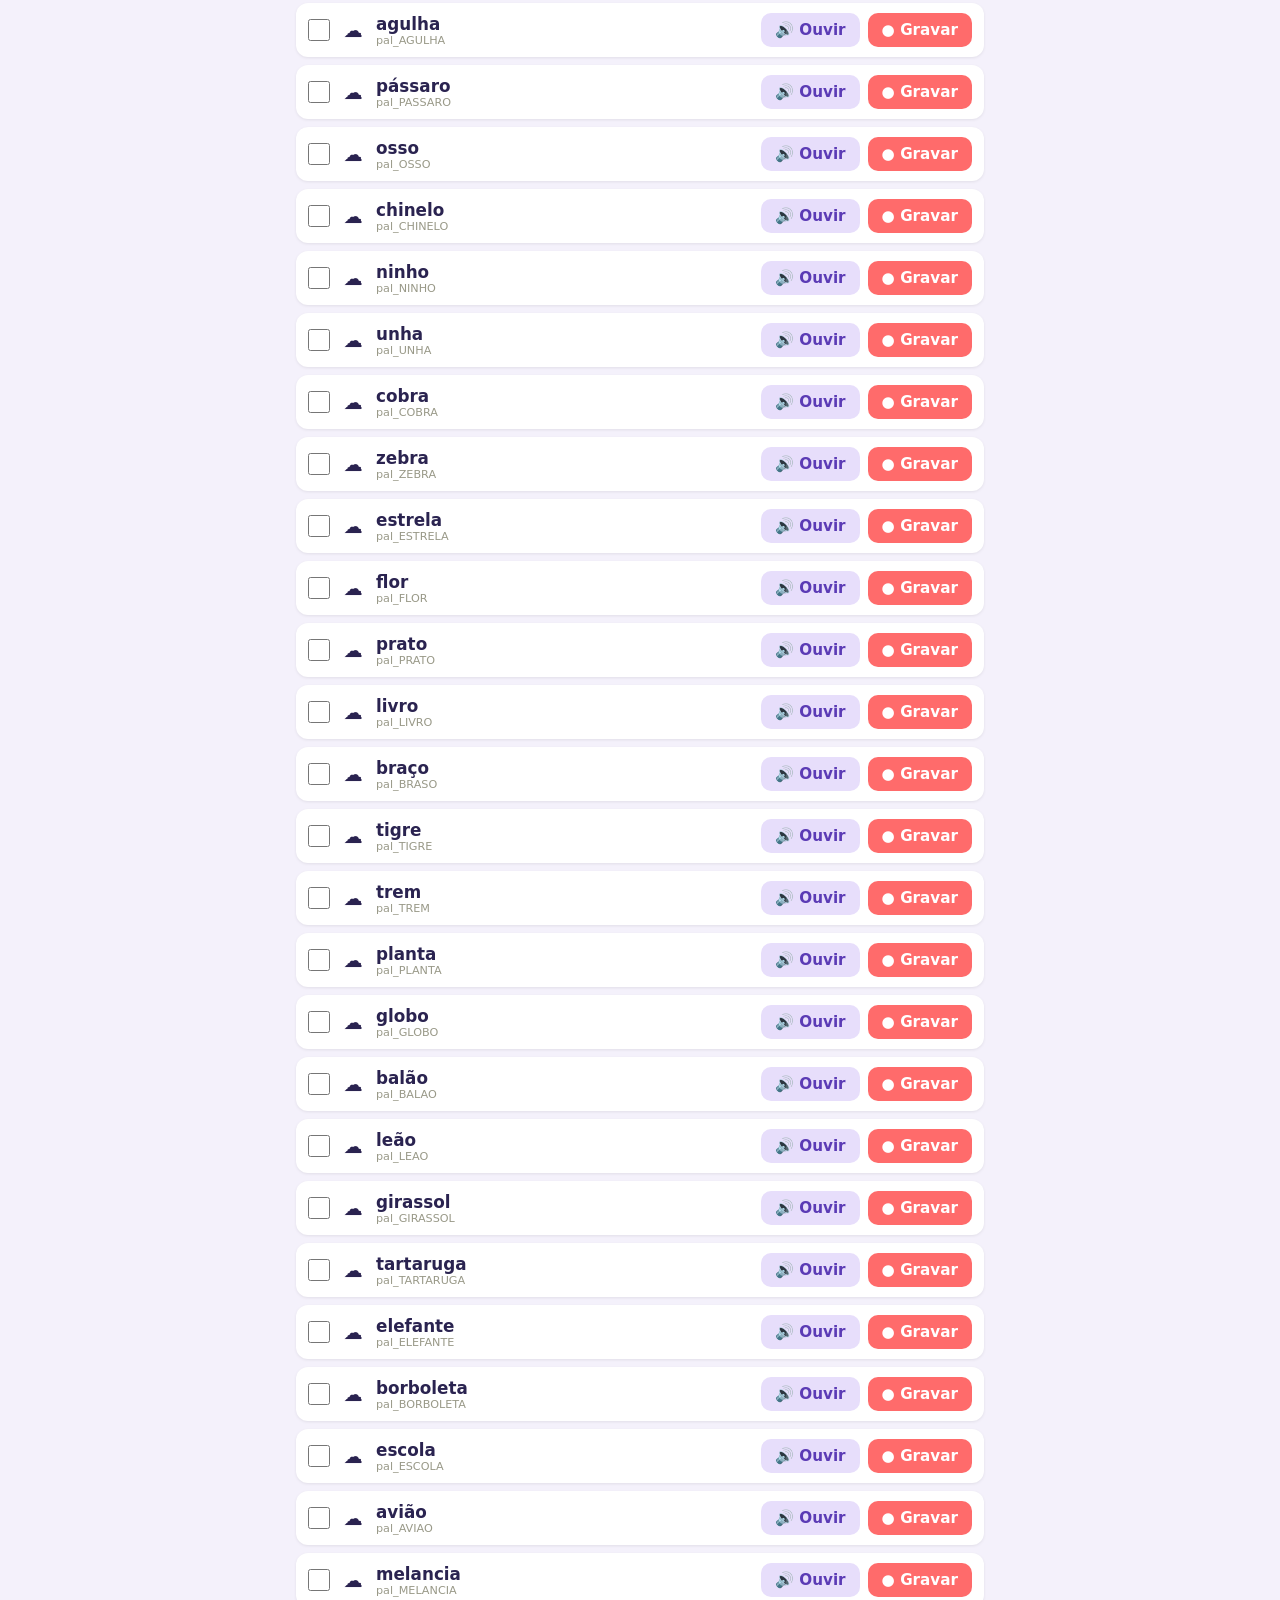
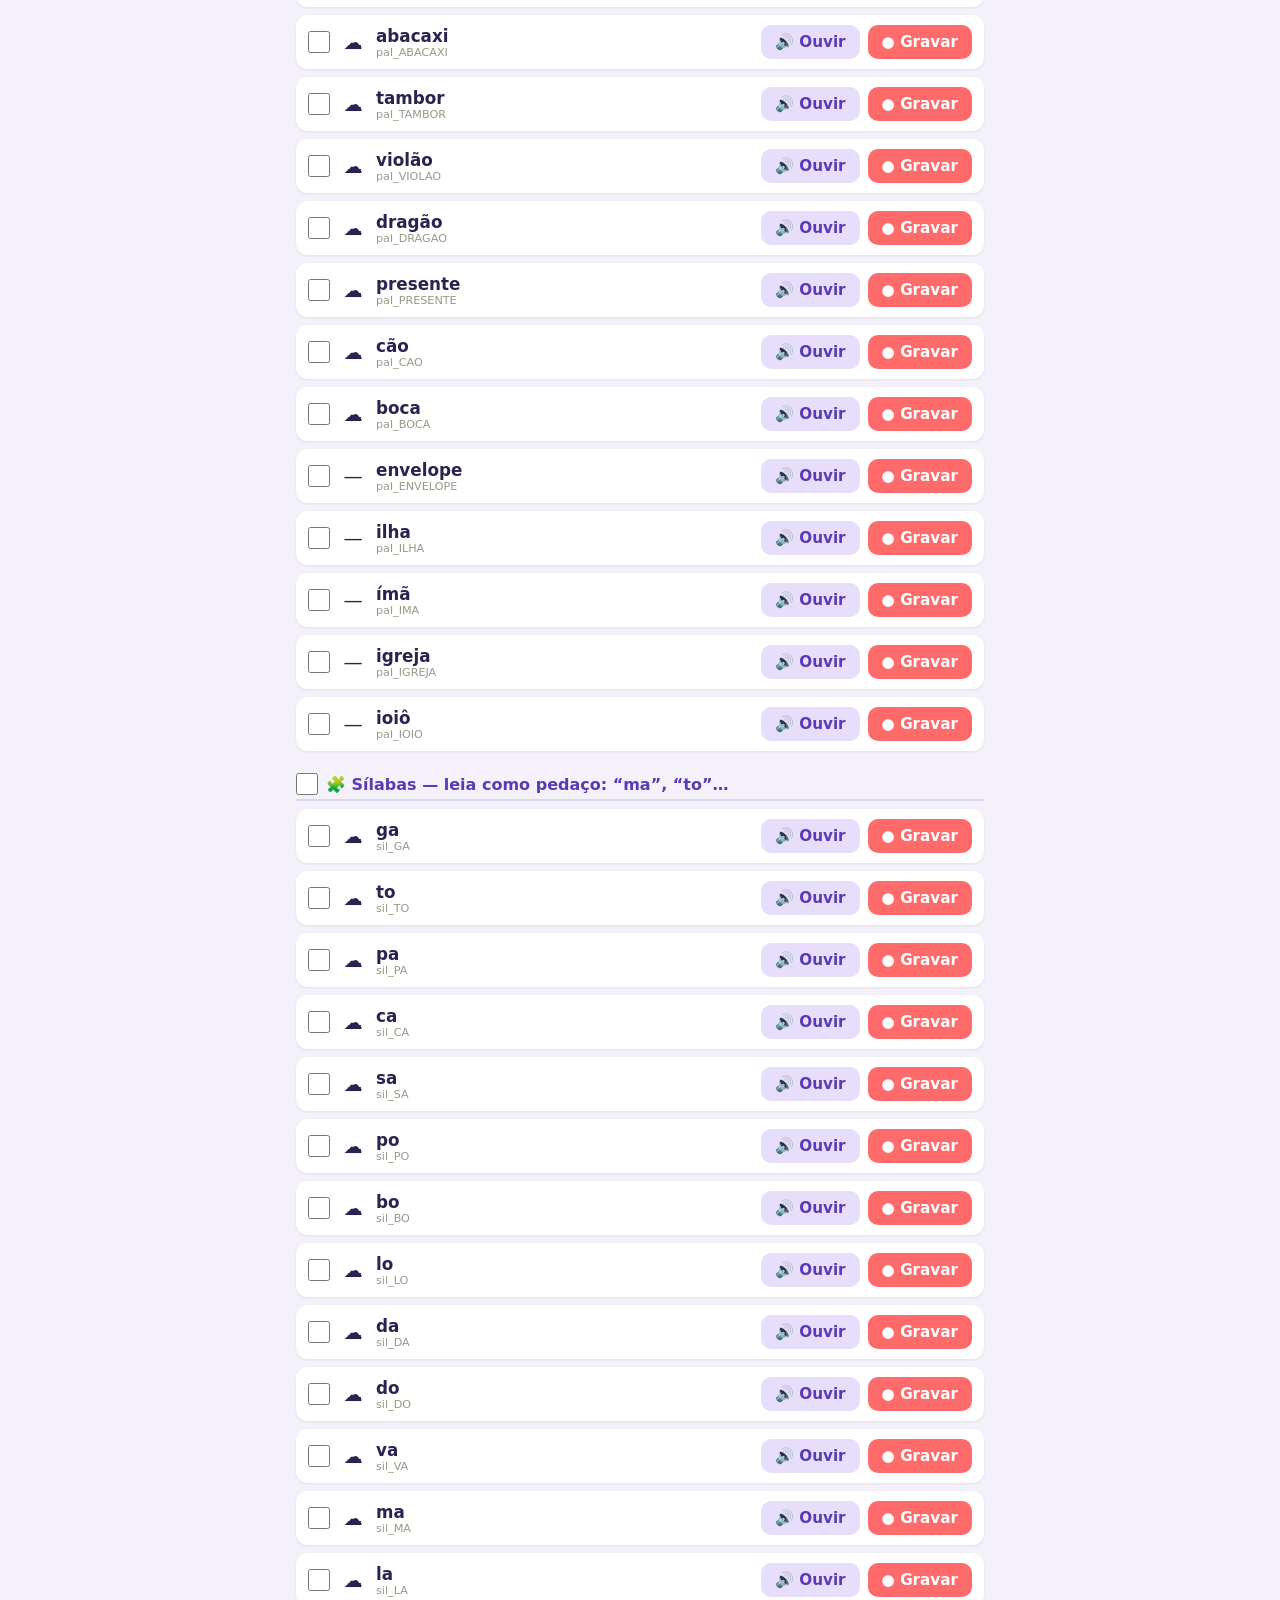
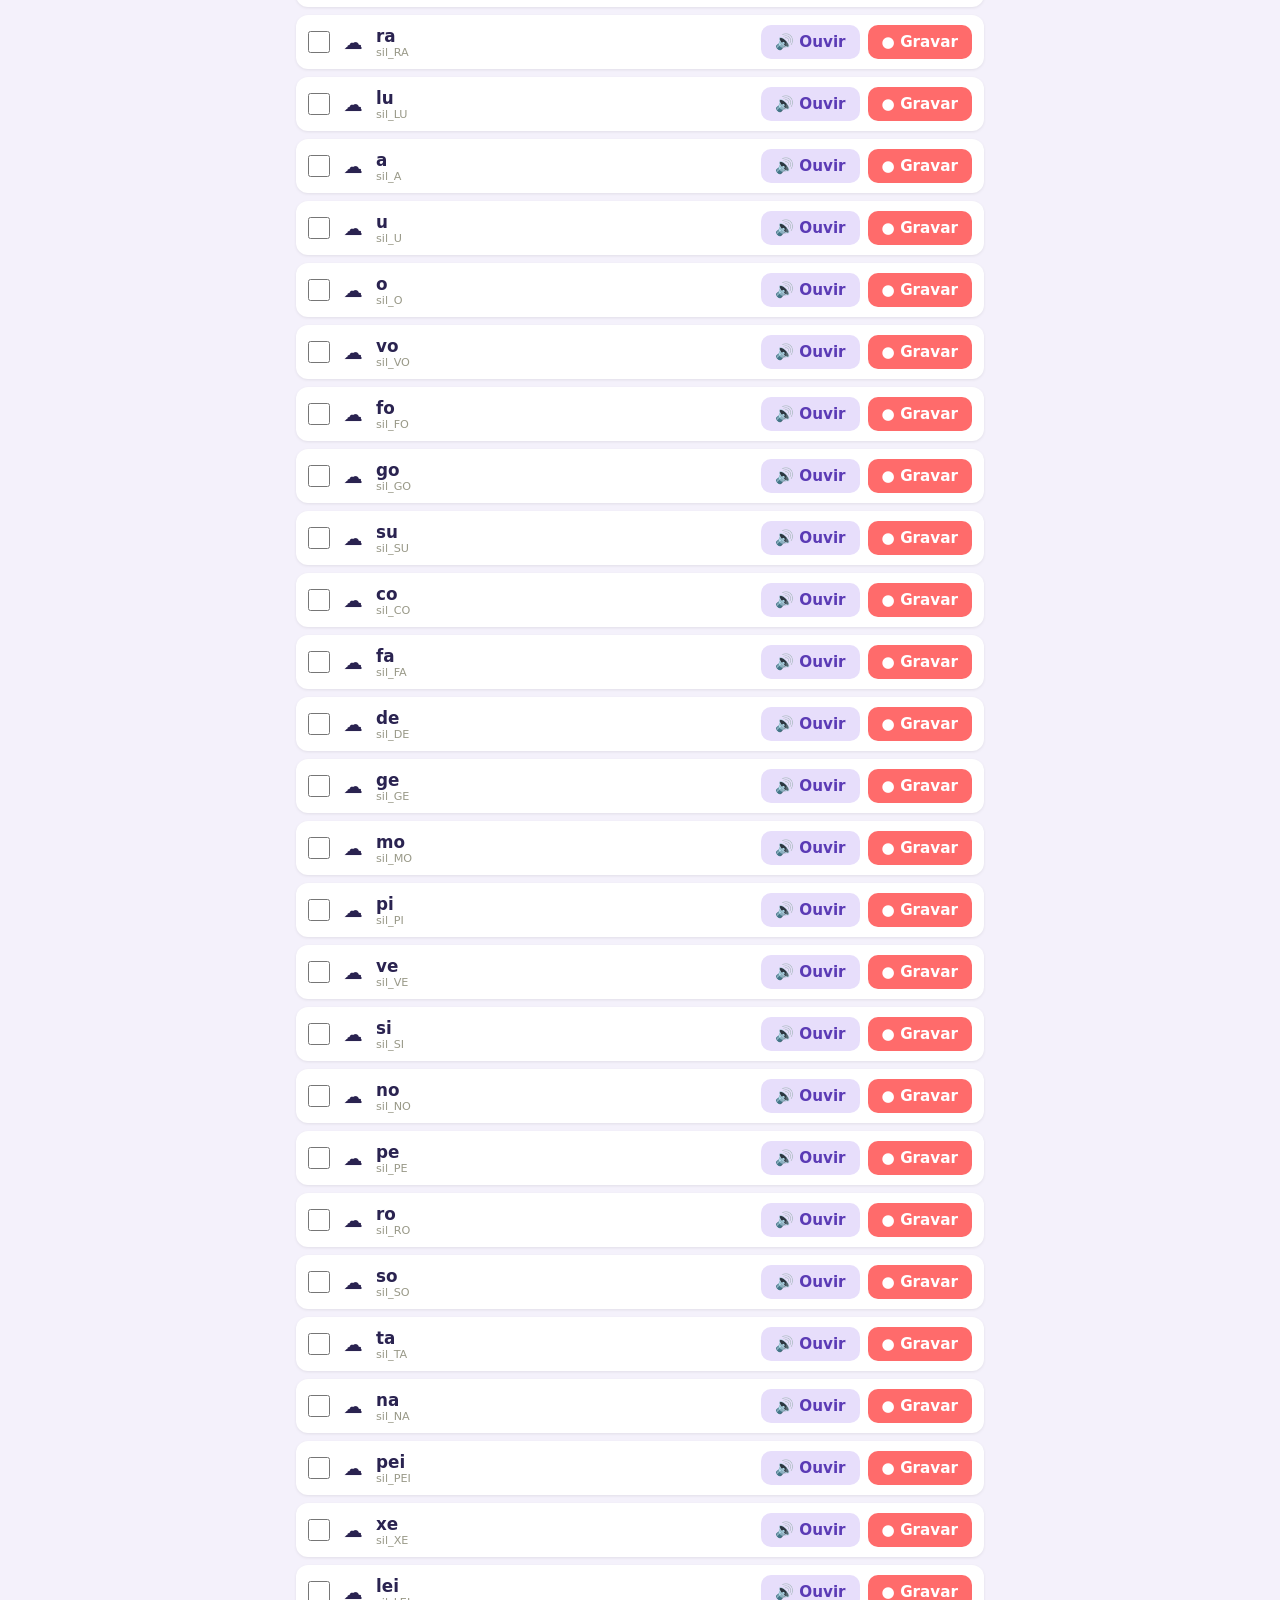
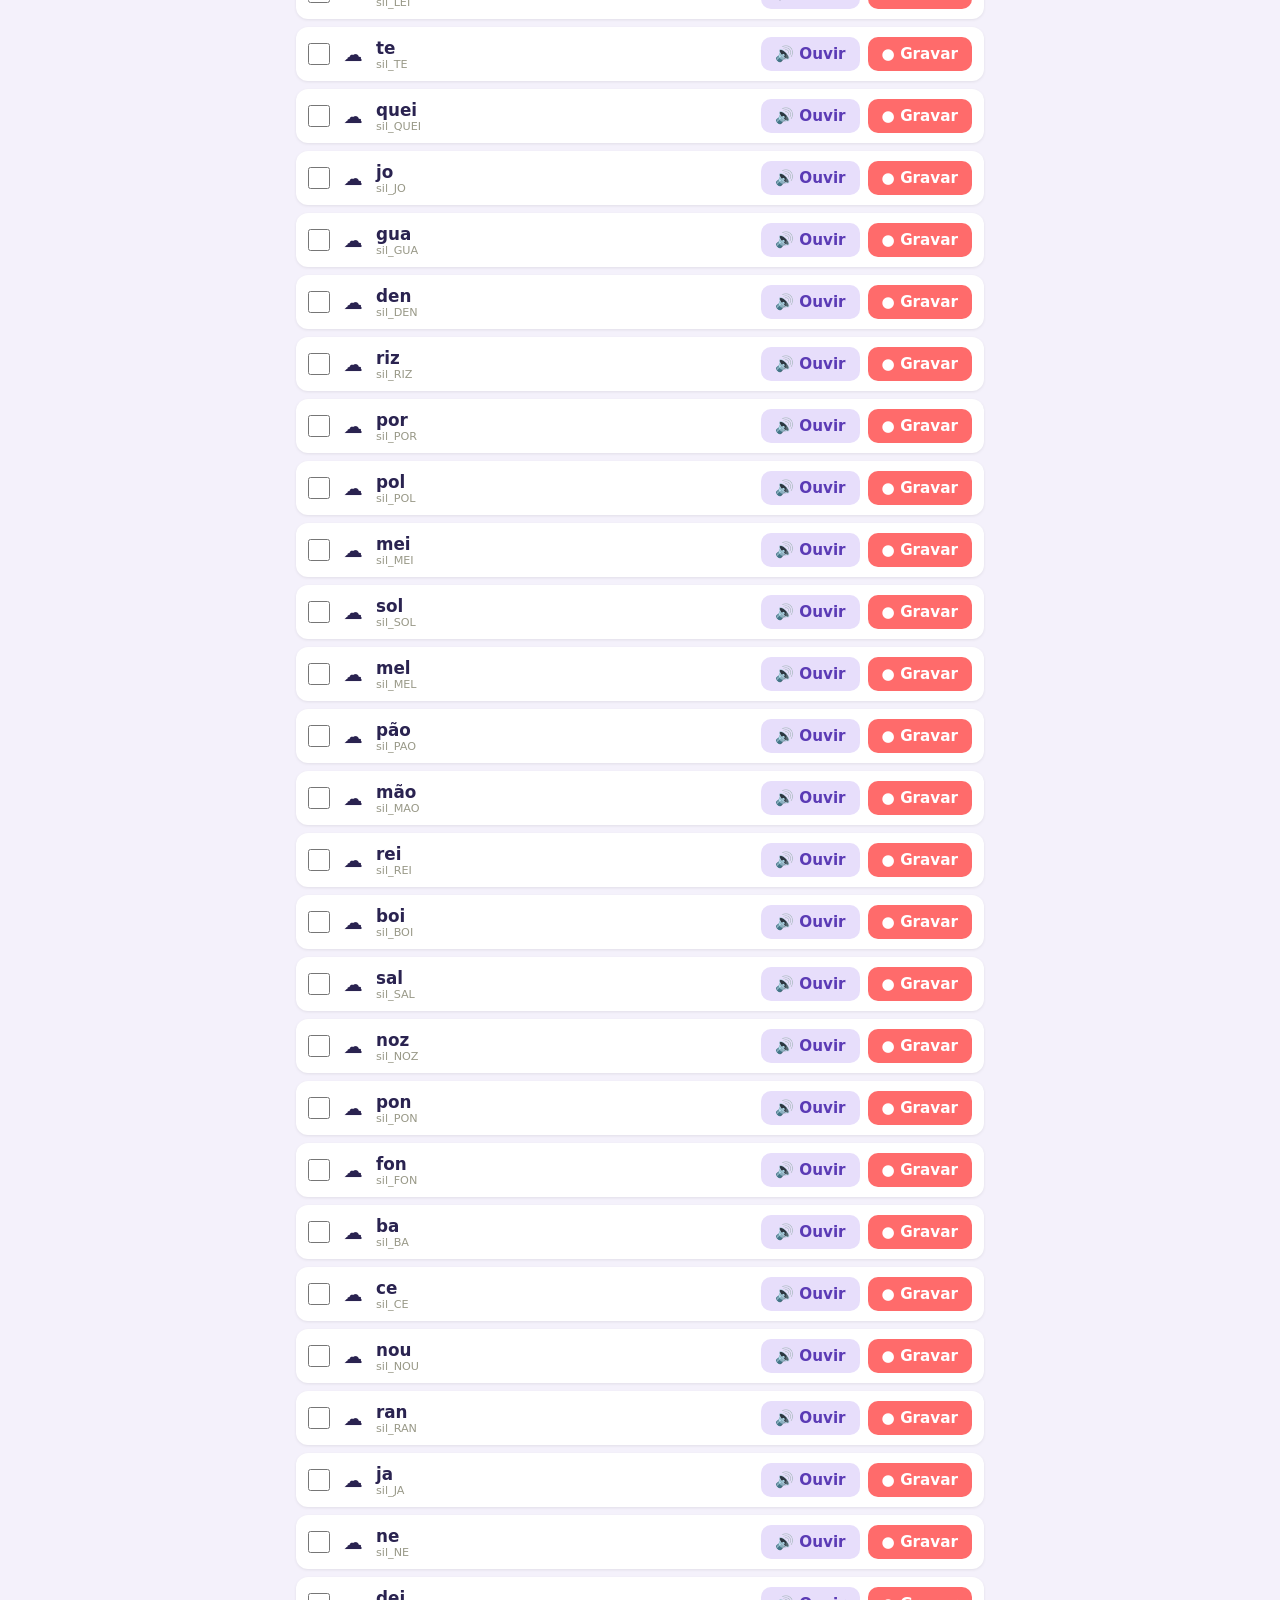
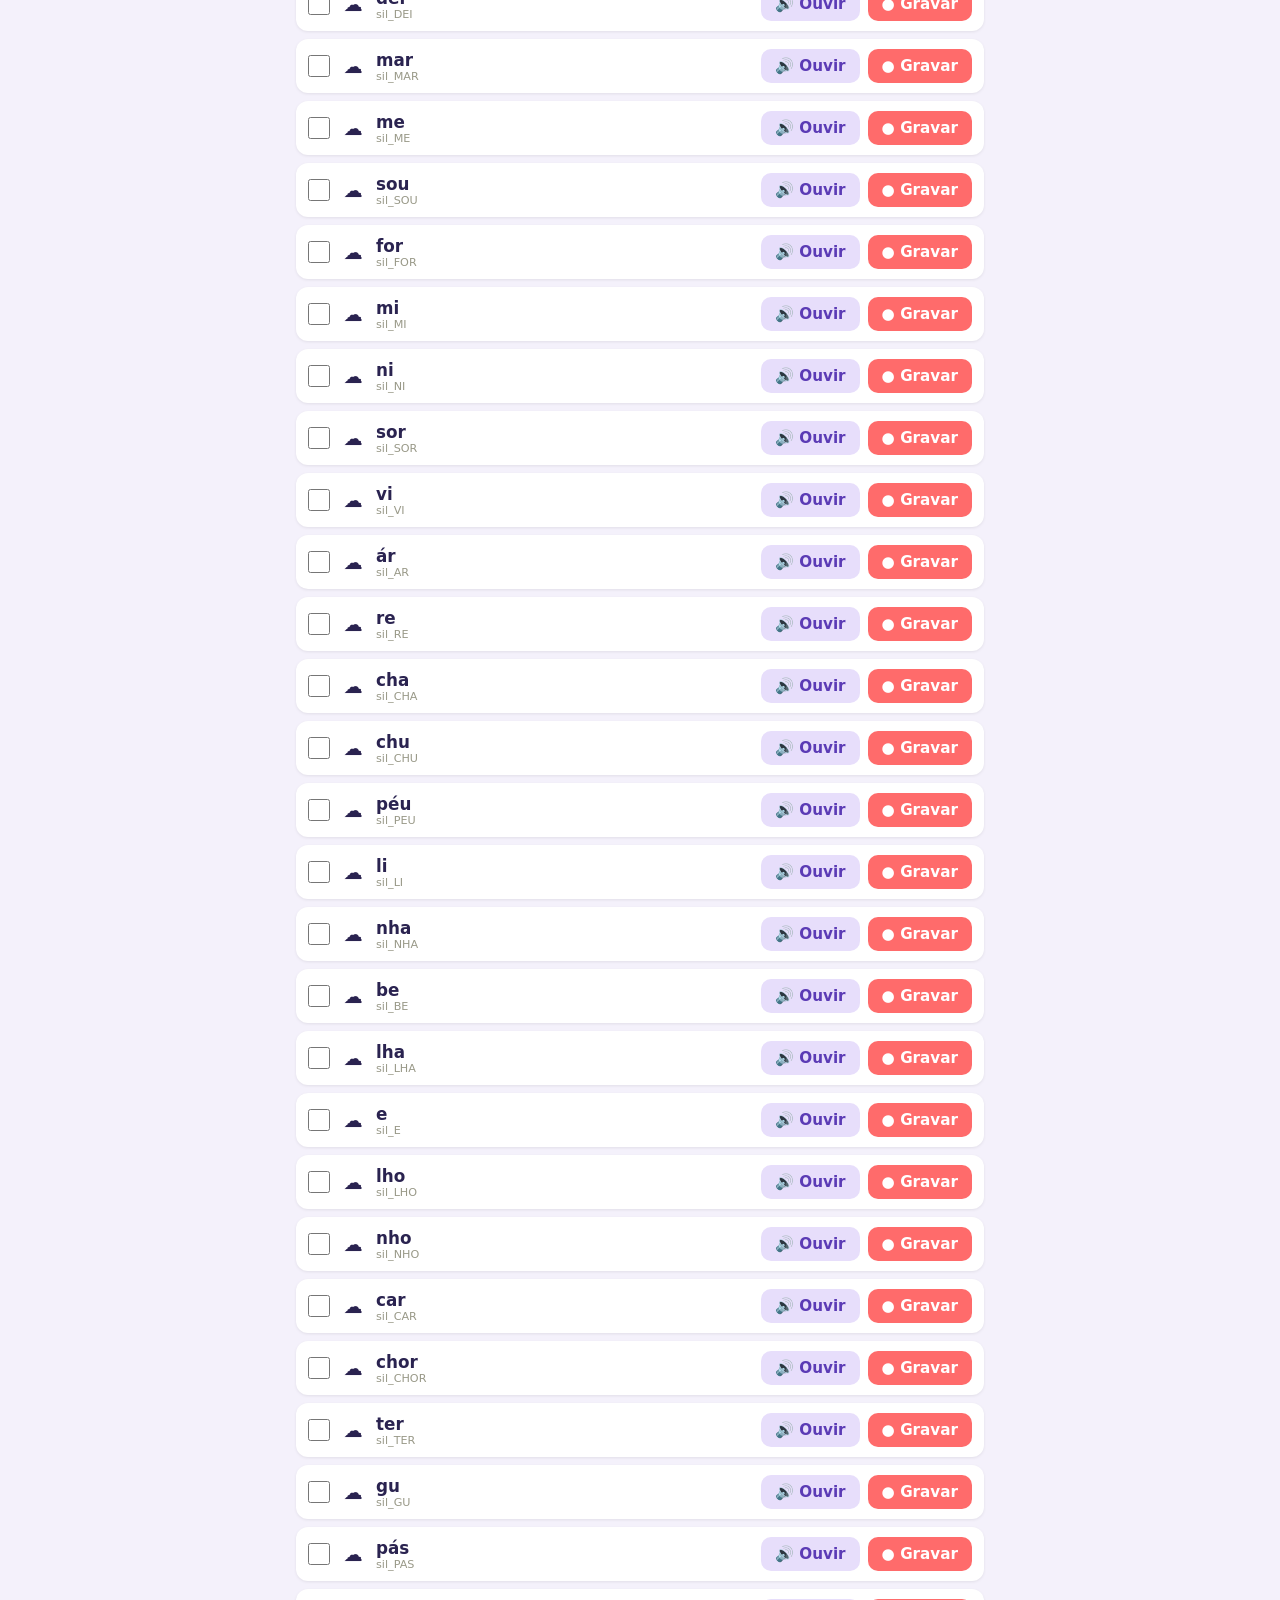
==== commit fbf4f722: "Três mundos (Letras, Vogais, Números) e seis jogos novos - Tela inicial com 3 mundos + álbum; o 🏠 de" ====
--- a/tools/gravador.html
+++ b/tools/gravador.html
@@ -175,16 +175,15 @@
       <details class="painel" id="painel-refazer">
         <summary>🔁 Refazer áudios com problema</summary>
         <div class="campos">
-          <small>A avaliação dos áudios encontrou <strong id="refazer-n">0</strong> que
-            precisam ser gerados de novo: palavras que estavam sem acento ou cedilha
-            (pão, palhaço, árvore…), áudios cortados no final e alguns muito baixos
-            ou curtos. Os <strong>sons das letras</strong> você grava com a sua voz,
-            na seção 🔊 lá embaixo.</small>
+          <small>A avaliação das suas gravações encontrou <strong id="refazer-n">0</strong>
+            sílabas para gravar de novo: <strong>REI</strong> (ficou sem som) e
+            <strong>FAN, NI, GUA, LEI</strong> (cortadas no final). Enquanto isso o
+            jogo usa a voz da IA nelas.</small>
           <div class="acoes">
-            <button class="btn-acao" id="btn-refazer">🔁 Marcar para refazer</button>
+            <button class="btn-acao" id="btn-refazer">🔁 Selecionar para regravar</button>
           </div>
-          <small>Depois toque em <em>Gerar todas as frases</em> (painel abaixo) e em
-            <em>Enviar para o GitHub</em>.</small>
+          <small>Depois toque em <em>▶ Gravar selecionados</em> e em
+            <em>Enviar para o GitHub</em>. Fale a sílaba inteira antes de tocar em Parar.</small>
           <div class="status-linha" id="refazer-status"></div>
         </div>
       </details>
@@ -255,12 +254,14 @@
           { titulo: "🧩 Sílabas", dica: "leia como pedaço: “ma”, “to”…", chaves: [] },
           { titulo: "🔤 Nomes das letras", dica: "o nome da letra: “á”, “bê”, “cê”…", chaves: [] },
           { titulo: "🔊 Sons das letras", dica: "🎤 grave com a sua voz e estique o som: “ffff”, “mmm”…", chaves: [] },
+          { titulo: "🔢 Números", dica: "zero, um, dois…", chaves: [] },
         ];
         for (const k of Object.keys(FRASES)) {
           if (k.startsWith("pal_")) grupos[1].chaves.push(k);
           else if (k.startsWith("sil_")) grupos[2].chaves.push(k);
           else if (k.startsWith("letra_")) grupos[3].chaves.push(k);
           else if (k.startsWith("som_")) grupos[4].chaves.push(k);
+          else if (k.startsWith("num_")) grupos[5].chaves.push(k);
         }
         return grupos;
       }
@@ -371,8 +372,18 @@
       let rec = null;
       let recChave = null;
 
+      // Ao tocar em Parar, grava mais um pouquinho: parar na hora corta o
+      // final da fala (aconteceu em FAN, NI, GUA…).
+      function pararComFolga(botao) {
+        if (!rec || rec.parando) return;
+        const r = rec;
+        r.parando = true;
+        botao.textContent = "… terminando";
+        setTimeout(() => { if (r.state !== "inactive") r.stop(); }, 400);
+      }
+
       async function alternarGravacao(chave, botao) {
-        if (recChave === chave) { rec && rec.stop(); return; }
+        if (recChave === chave) { pararComFolga(botao); return; }
         if (rec) { rec.stop(); }
         if (!(await garantirMic())) return;
         const chunks = [];
@@ -445,6 +456,26 @@
         salvarSelecao();
       }
 
+      // Áudios que já estão no jogo (manifesto do site), mesmo que não estejam
+      // neste aparelho. Eles não contam como "faltando".
+      const noJogo = new Set();
+      async function carregarNoJogo() {
+        try {
+          const r = await fetch("../assets/audio/manifest.json", { cache: "no-cache" });
+          const m = await r.json();
+          (m.clips || []).forEach((k) => noJogo.add(k));
+        } catch (e) { /* aberto fora do site: segue só com o aparelho */ }
+        for (const k of noJogo) {
+          const item = document.querySelector(`[data-item="${k}"]`);
+          if (item && !gravados.has(k)) {
+            const st = item.querySelector(".status");
+            st.textContent = "☁️";
+            st.title = "Já está no jogo";
+          }
+        }
+      }
+      const falta = (k) => !gravados.has(k) && !noJogo.has(k);
+
       function marcarGravado(chave, aviso) {
         gravados.add(chave);
         if (aviso) comAviso.add(chave); else comAviso.delete(chave);
@@ -467,7 +498,15 @@
       }
       // Formato mais comum vira o padrão do manifesto; os outros vão em
       // "formatos" (ex.: sons gravados em webm junto com o resto em mp3).
-      function montarManifesto(extPorChave) {
+      // Impressão digital de uma gravação. O manifesto guarda a de cada áudio
+      // que já subiu (mesmo que tenha sido tratado depois), assim o envio pelo
+      // celular não manda de novo, por cima, o que já está no repositório.
+      async function digital(blob) {
+        const d = await crypto.subtle.digest("SHA-1", await blob.arrayBuffer());
+        return [...new Uint8Array(d)].map((b) => b.toString(16).padStart(2, "0")).join("").slice(0, 16);
+      }
+
+      function montarManifesto(extPorChave, origem) {
         const cont = {};
         Object.values(extPorChave).forEach((e) => (cont[e] = (cont[e] || 0) + 1));
         const formato = Object.keys(cont).sort((a, b) => cont[b] - cont[a])[0] || "mp3";
@@ -477,13 +516,18 @@
         });
         const m = { clips: Object.keys(extPorChave).sort(), formato };
         if (Object.keys(formatos).length) m.formatos = formatos;
+        const og = {};
+        Object.keys(origem || {}).sort().forEach((k) => { if (k in extPorChave) og[k] = origem[k]; });
+        if (Object.keys(og).length) m.origem = og;
         return JSON.stringify(m, null, 2) + "\n";
       }
 
       function atualizarProgresso() {
         const total = ordemChaves.length;
         const n = gravados.size;
-        document.getElementById("contagem").textContent = `${n} / ${total} gravados`;
+        const faltam = ordemChaves.filter((k) => falta(k)).length;
+        document.getElementById("contagem").textContent =
+          `${n} / ${total} gravados` + (noJogo.size ? ` · faltam ${faltam} no jogo` : "");
         document.getElementById("progresso").style.width =
           total ? (n / total) * 100 + "%" : "0";
       }
@@ -538,7 +582,7 @@
         // Com seleção: percorre só os marcados. Sem seleção: os que faltam.
         fila = selecionados.size
           ? ordemChaves.filter((k) => selecionados.has(k))
-          : ordemChaves.filter((k) => !gravados.has(k));
+          : ordemChaves.filter(falta);
         proximoGuiado();
         const alvo = document.querySelector(".item.alvo .btn-rec");
         if (alvo) alvo.click();
@@ -623,17 +667,19 @@
         if (chaves.length === 0) { alert("Nada gravado ainda!"); return; }
         const arquivos = [];
         const extPorChave = {};
+        const origem = {};
         for (const chave of chaves) {
           const r = await DB.get(chave);
           if (!r) continue;
           const e = r.ext || "mp3";
           extPorChave[chave] = e;
+          try { origem[chave] = await digital(r.blob); } catch (_) {}
           const buf = new Uint8Array(await r.blob.arrayBuffer());
           arquivos.push({ name: `assets/audio/${chave}.${e}`, data: buf });
         }
         arquivos.push({
           name: "assets/audio/manifest.json",
-          data: new TextEncoder().encode(montarManifesto(extPorChave)),
+          data: new TextEncoder().encode(montarManifesto(extPorChave, origem)),
         });
         const blob = zip(arquivos);
         const a = document.createElement("a");
@@ -807,7 +853,7 @@
       // Gera os que ainda não existem (pulando os sons, se marcado).
       function gerarTodas() {
         const pularSons = $("ia-pular-sons").checked;
-        gerarLista(ordemChaves.filter((k) => !gravados.has(k) && !(pularSons && k.startsWith("som_"))));
+        gerarLista(ordemChaves.filter((k) => falta(k) && !(pularSons && k.startsWith("som_"))));
       }
       // Gera exatamente o que estiver selecionado (refaz se já existir).
       function gerarSelecionados() {
@@ -891,6 +937,21 @@
           (atual.clips || []).forEach((k) => {
             if (k in FRASES) extPorChave[k] = (atual.formatos || {})[k] || atual.formato || "mp3";
           });
+          // Pula o que já subiu (mesma gravação, talvez já tratada no repositório).
+          const origem = Object.assign({}, atual.origem || {});
+          const digitais = {};
+          for (const k of chaves.slice()) {
+            const r = await DB.get(k);
+            try { digitais[k] = await digital(r.blob); } catch (_) {}
+            if (digitais[k] && origem[k] === digitais[k] && extPorChave[k]) {
+              await DB.marcarEnviado(k);
+              chaves.splice(chaves.indexOf(k), 1);
+            }
+          }
+          if (!chaves.length) {
+            statusLinha("gh-status", "Nada novo para enviar (tudo já está no repositório).", "#2b8a3e");
+            return;
+          }
           const tree = [];
           for (let i = 0; i < chaves.length; i++) {
             const chave = chaves[i];
@@ -906,8 +967,9 @@
               tree.push({ path: "assets/audio/" + chave + "." + extPorChave[chave], mode: "100644", type: "blob", sha: null });
             }
             extPorChave[chave] = e;
+            if (digitais[chave]) origem[chave] = digitais[chave];
           }
-          const manifest = montarManifesto(extPorChave);
+          const manifest = montarManifesto(extPorChave, origem);
           const mblob = await gh(g, "/git/blobs", { method: "POST", body: JSON.stringify({ content: textoParaB64(manifest), encoding: "base64" }) });
           tree.push({ path: "assets/audio/manifest.json", mode: "100644", type: "blob", sha: mblob.sha });
           statusLinha("gh-status", "Montando o commit…", "#5b3bb5");
@@ -918,39 +980,27 @@
           statusLinha("gh-status", `✅ Enviado! ${chaves.length} áudio(s). Em 1-2 min o jogo republica com a voz nova.`, "#2b8a3e");
         } catch (e) {
           statusLinha("gh-status", "Erro: " + e.message, "#c92a2a");
-        }
-        enviando = false;
-        $("btn-push").disabled = false;
+        } finally {
+          enviando = false;
+          $("btn-push").disabled = false;
+        }
       }
       $("btn-push").onclick = enviarGitHub;
 
       // ============ Refazer áudios com problema ============
-      // Avaliação de out/2026: palavras sem acento/cedilha, áudios cortados no
-      // final e áudios baixos ou curtos demais. (Os sons das letras são
-      // regravados com voz humana, pela lista.)
-      const REFAZER = [
-        "pal_SOFA", "pal_AGUA", "pal_PAO", "pal_MAO", "pal_ARVORE", "pal_CHAPEU",
-        "pal_PASSARO", "pal_BALAO", "pal_LEAO", "pal_AVIAO", "pal_VIOLAO",
-        "pal_DRAGAO", "pal_CAO",
-        "sil_PAO", "sil_MAO", "sil_AO", "sil_LAO", "sil_GAO", "sil_PEU",
-        "qual_rima", "pal_PORCO", "sil_RE", "sil_CHU", "sil_VRO", "letra_T", "letra_Z",
-        "pal_RATO", "pal_SUCO", "pal_ZEBRA", "sil_MEI", "sil_NHA", "sil_ES",
-        "sil_E", "sil_U", "sil_AR", "sil_PAS", "sil_ZE",
-      ];
+      // Avaliação das gravações com a voz da família (out/2026): uma sílaba
+      // ficou sem som e quatro foram cortadas no final.
+      const REFAZER = ["sil_REI", "sil_FAN", "sil_NI", "sil_GUA", "sil_LEI"];
       async function refazer() {
-        let n = 0;
+        // Limpa o que o jogo não usa mais (ex.: pal_PALHACO).
         for (const k of await DB.todas()) {
-          // Apaga os da lista e os que o jogo não usa mais (ex.: pal_PALHACO).
-          if (REFAZER.includes(k) || !(k in FRASES)) {
-            await DB.apagar(k);
-            desmarcar(k);
-            n++;
-          }
-        }
+          if (!(k in FRASES)) { await DB.apagar(k); desmarcar(k); }
+        }
+        // Só seleciona: a gravação antiga fica até você gravar por cima.
+        selecionados.clear();
+        selecionar(REFAZER, true);
         atualizarProgresso();
-        const faltam = ordemChaves.filter((k) => !gravados.has(k) && !k.startsWith("som_")).length;
-        statusLinha("refazer-status", `${n} marcados. Agora são ${faltam} para gerar no painel abaixo.`, "#2b8a3e");
-        $("painel-ia").open = true;
+        statusLinha("refazer-status", `${REFAZER.length} selecionadas. Toque em ▶ Gravar selecionados.`, "#2b8a3e");
       }
       $("btn-refazer").onclick = refazer;
 
@@ -959,7 +1009,7 @@
         montarLista();
         carregarCfgIA();
         carregarCfgGH();
-        $("refazer-n").textContent = REFAZER.length + 2; // +2: palhaço e braço (arquivos novos)
+        $("refazer-n").textContent = REFAZER.length;
         await DB.abrir();
         for (const { chave, rec } of await DB.registros()) {
           if (chave in FRASES) marcarGravado(chave, rec && rec.aviso);
@@ -970,7 +1020,9 @@
         $("sel-todos").onclick = () => selecionar(ordemChaves, true);
         $("sel-nenhum").onclick = () => selecionar(ordemChaves, false);
         $("sel-aviso").onclick = () => { selecionados.clear(); selecionar([...comAviso], true); };
-        $("sel-faltando").onclick = () => { selecionados.clear(); selecionar(ordemChaves.filter((k) => !gravados.has(k)), true); };
+        $("sel-faltando").onclick = () => { selecionados.clear(); selecionar(ordemChaves.filter(falta), true); };
+        await carregarNoJogo();
+        atualizarProgresso();
       })();
     </script>
   </body>
